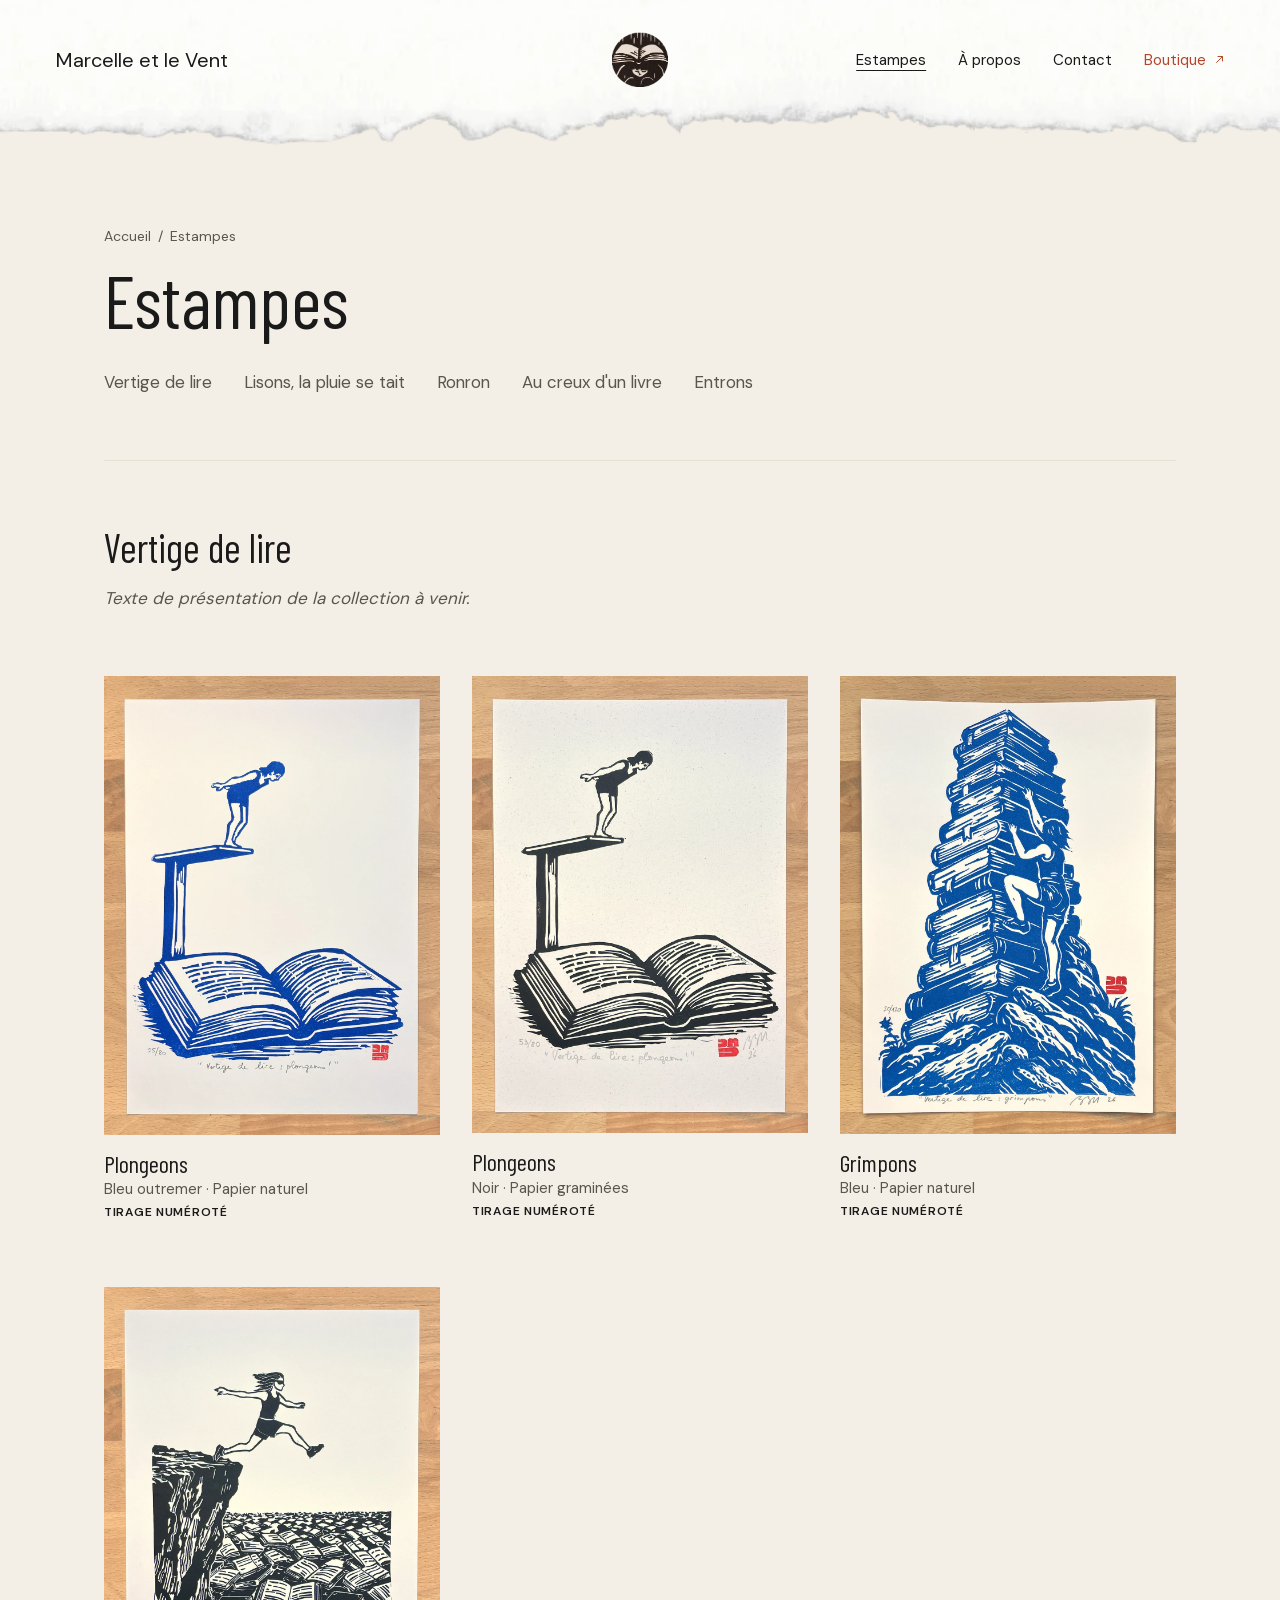
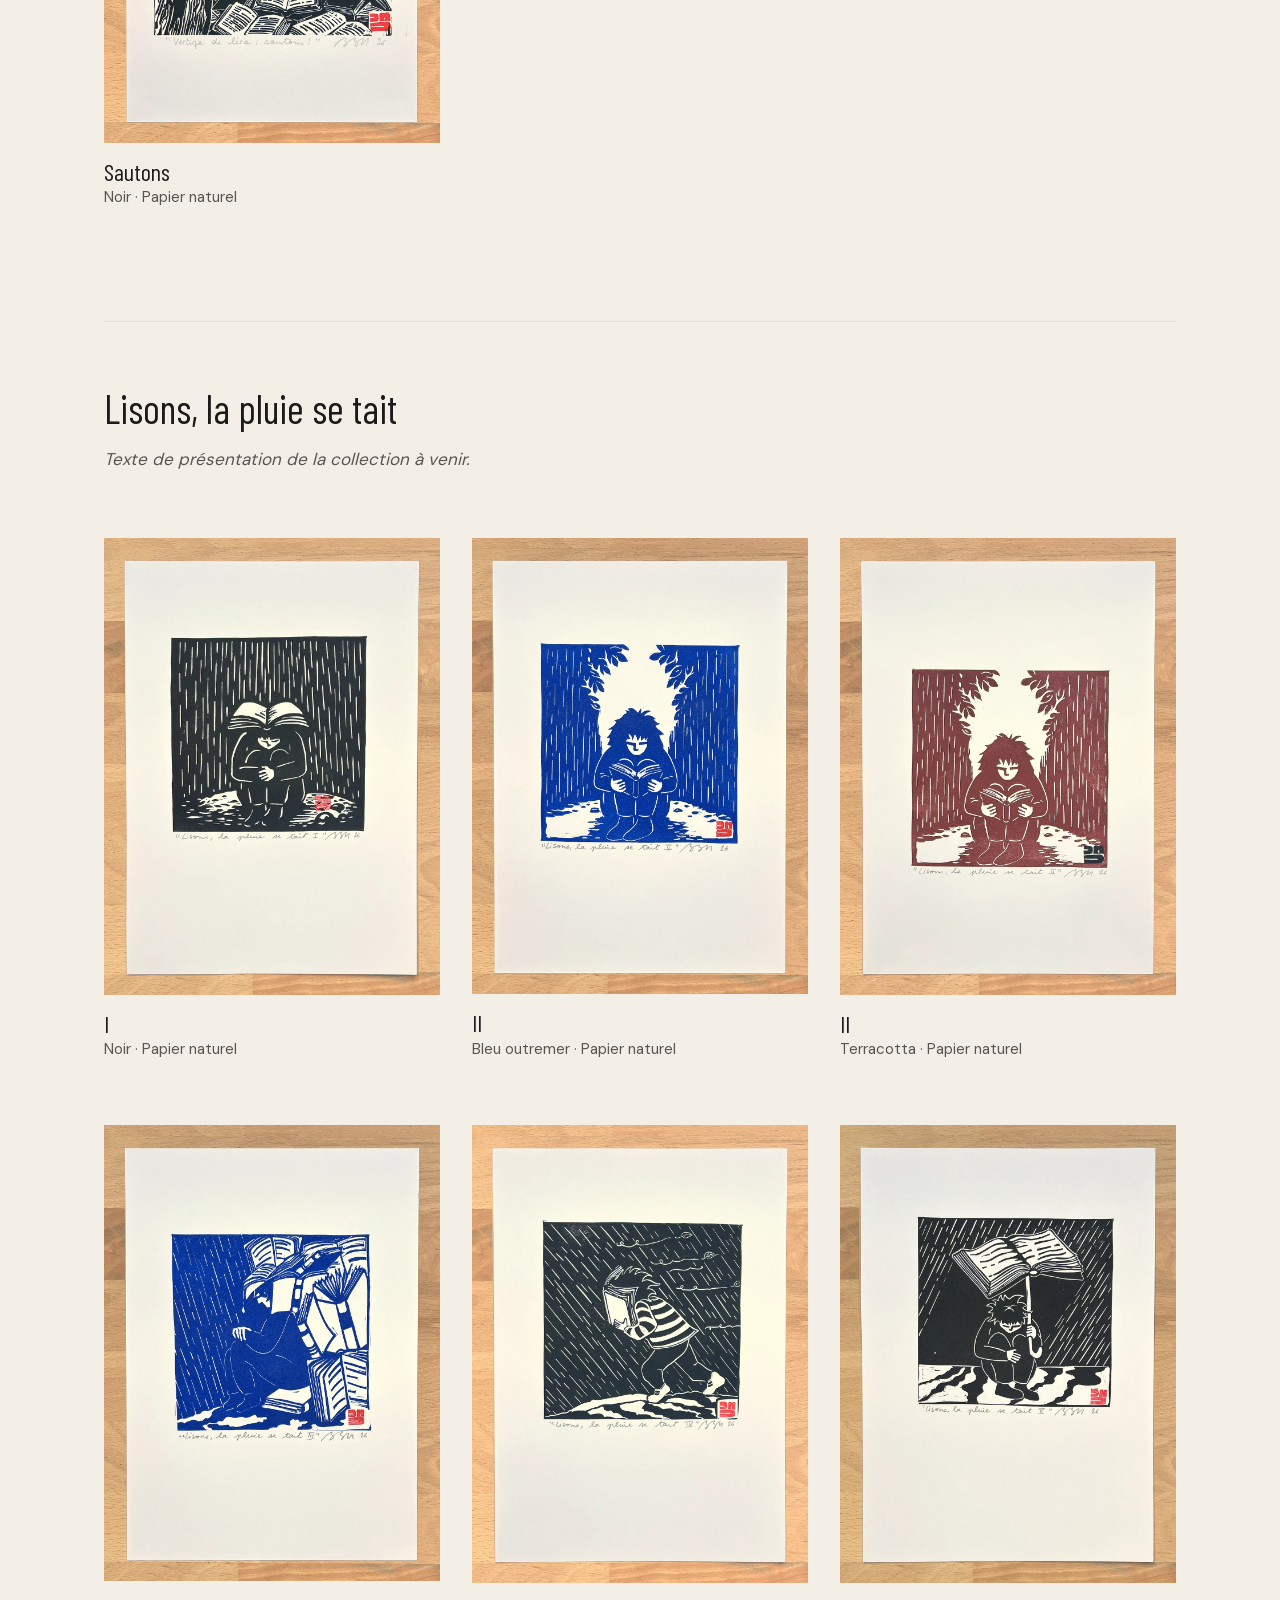
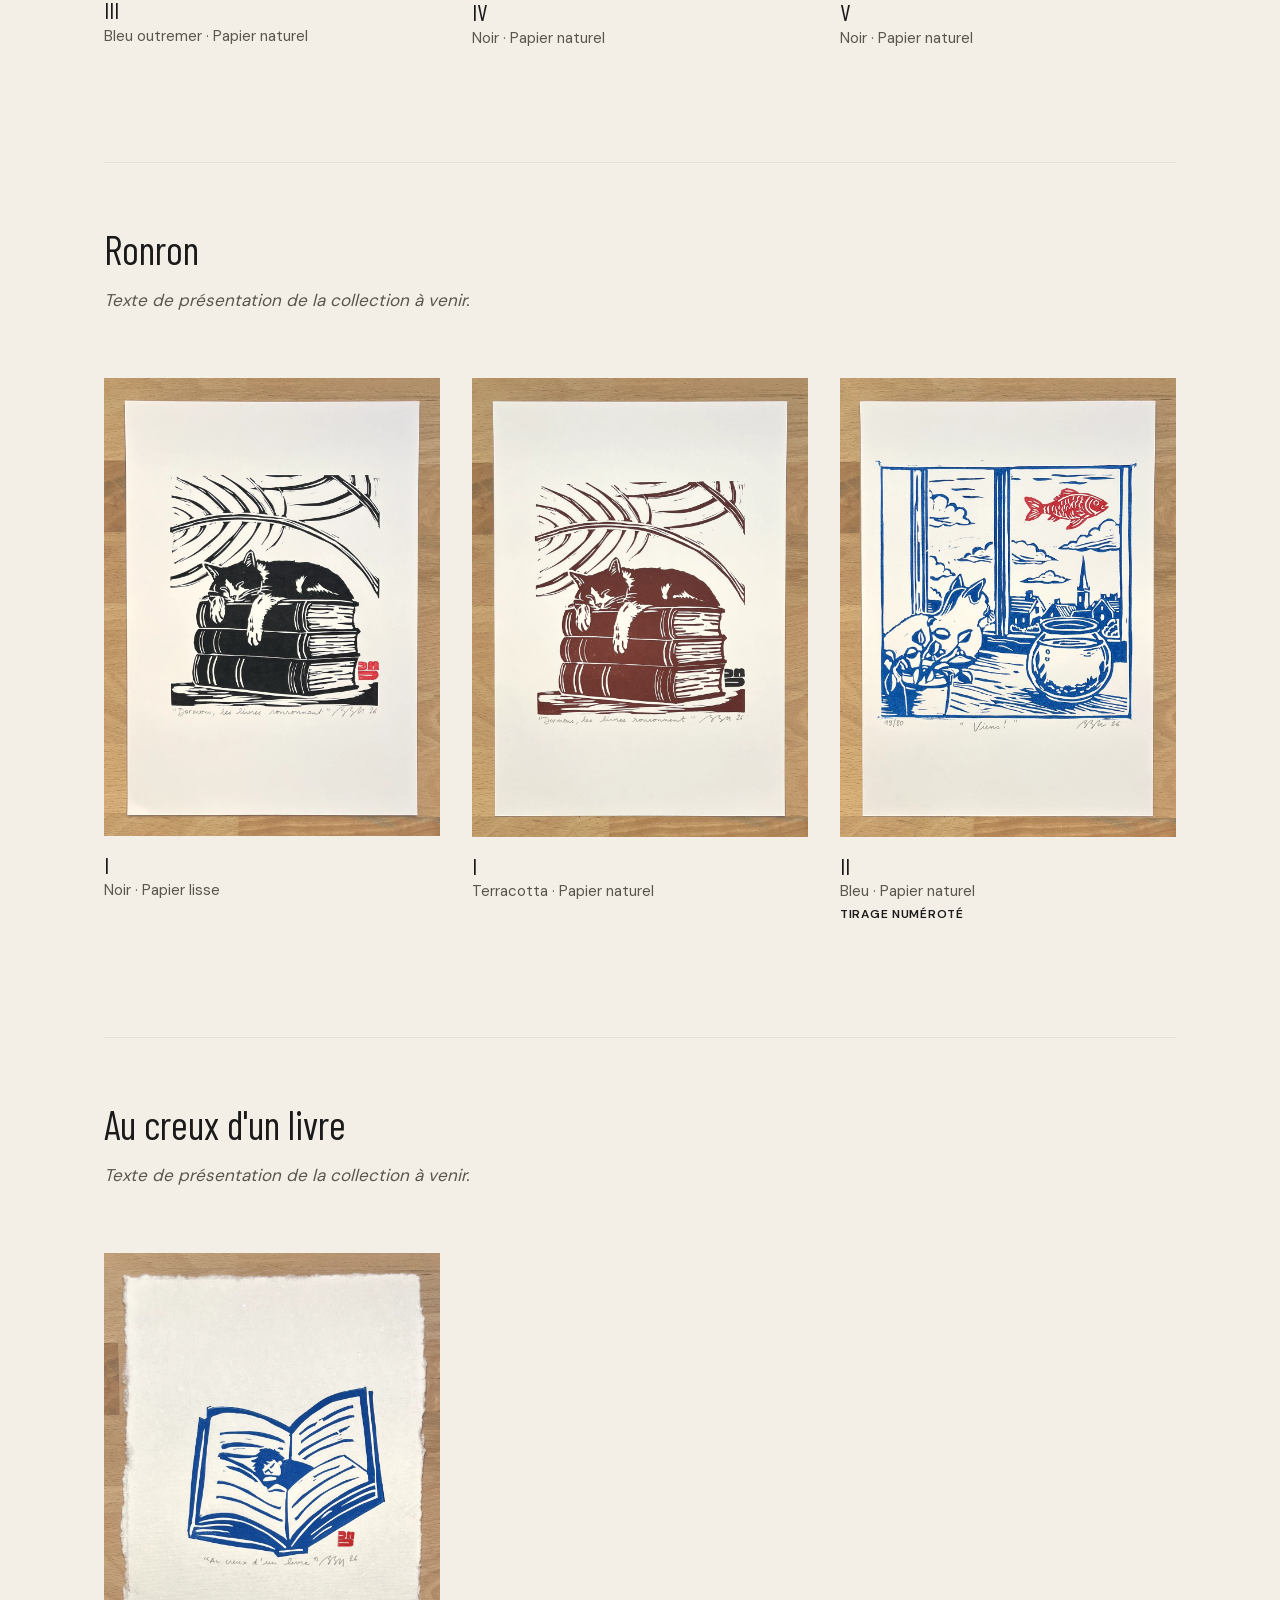
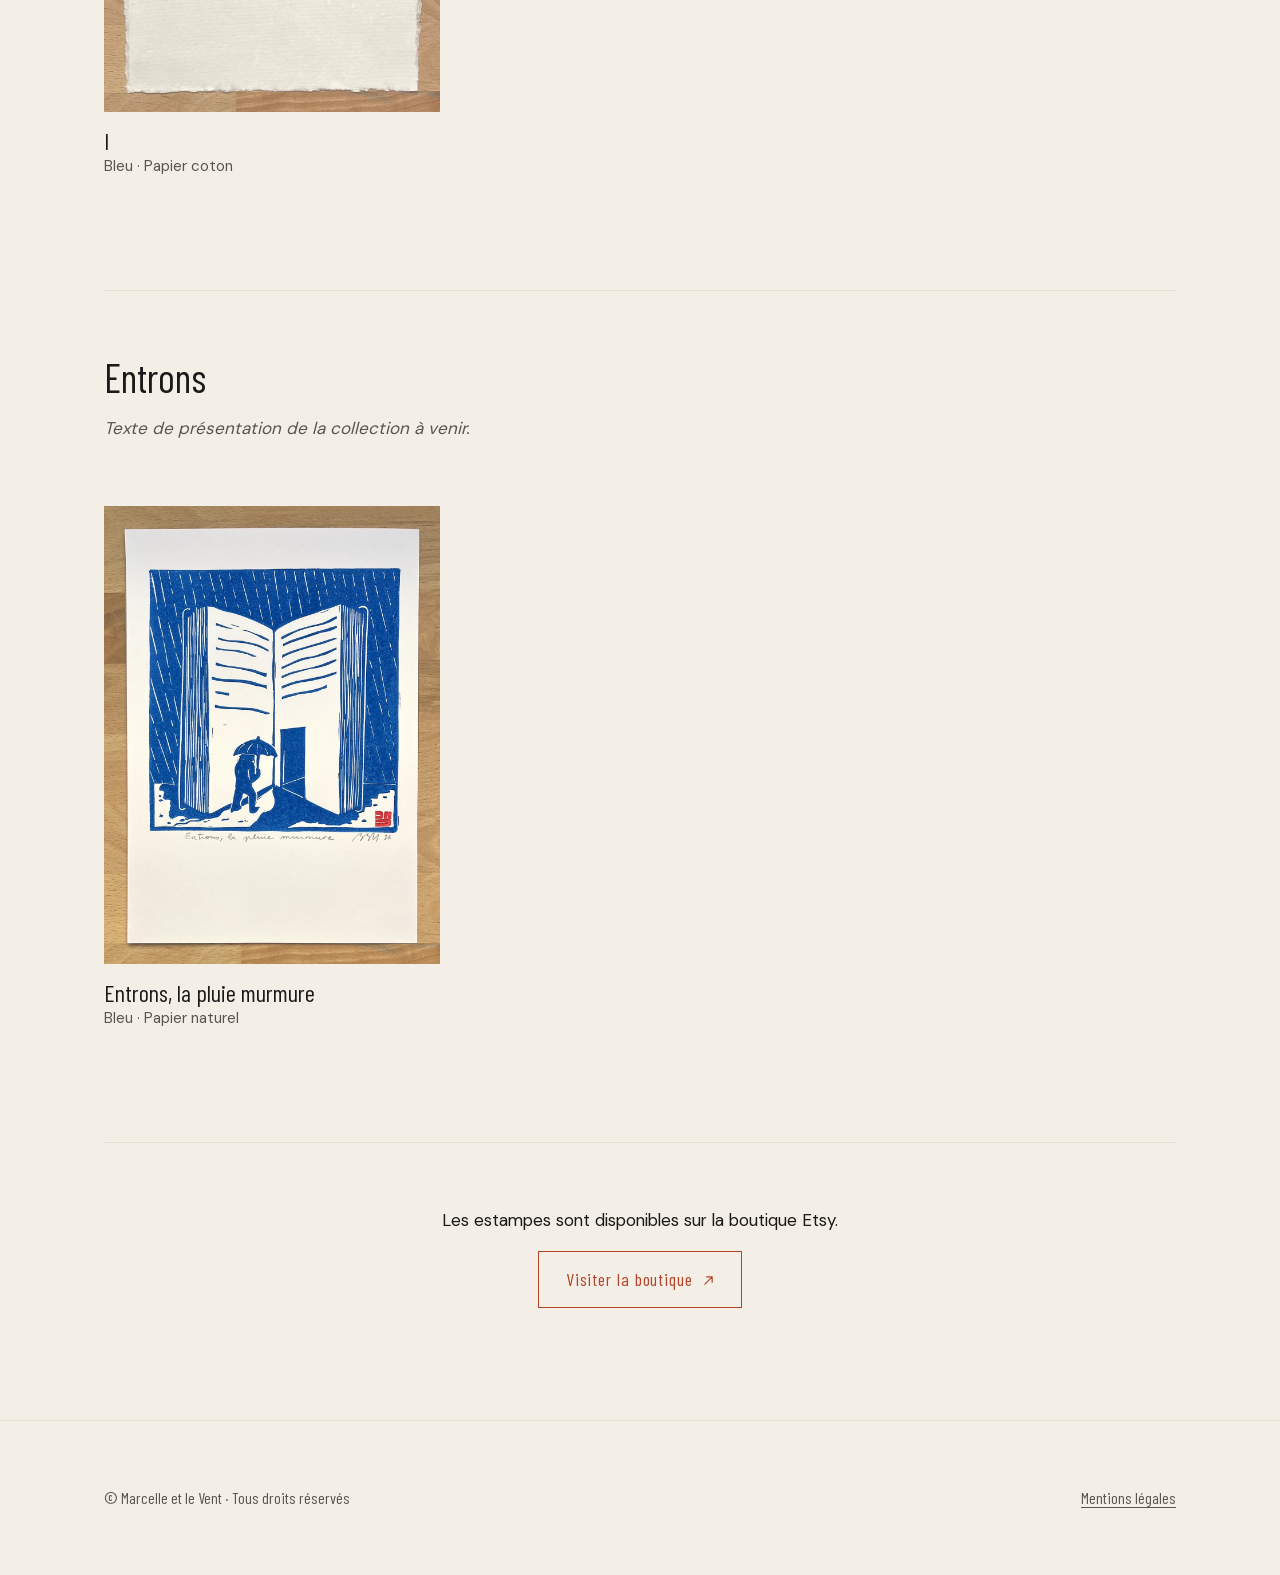
==== estampes.html @ 0ae99f5e "Ajouter la page Estampes, le carrousel et la visionneuse - Page estampes.html : estampes classées pa" ====
<!doctype html>
<html lang="fr">
<head>
  <meta charset="utf-8">
  <meta name="viewport" content="width=device-width, initial-scale=1">
  <!-- Le site n'existe qu'en clair : demande aux navigateurs de ne pas l'assombrir -->
  <meta name="color-scheme" content="only light">
  <title>Estampes - Marcelle et le Vent</title>
  <meta name="description" content="Les linogravures de Marcelle et le Vent, présentées par collection.">
  <link rel="icon" href="favicon.ico" sizes="48x48">
  <link rel="icon" href="images/logo/icone-192.png" type="image/png" sizes="192x192">
  <link rel="apple-touch-icon" href="images/logo/apple-touch-icon.png">
  <link rel="stylesheet" href="css/style.css">
</head>
<body>
  <a class="skip-link" href="#contenu">Aller au contenu</a>

  <header class="site-header">
    <div class="container site-header__inner">
      <a class="site-header__brand" href="index.html">Marcelle et le Vent</a>
      <a class="site-header__logo" href="index.html"><img src="images/logo/logo.webp" alt="Accueil" width="168" height="165"></a>
      <nav aria-label="Navigation principale">
        <ul class="site-nav">
          <li><a href="estampes.html" aria-current="page">Estampes</a></li>
          <li><a href="index.html#a-propos">À propos</a></li>
          <li><a href="index.html#contact">Contact</a></li>
          <li><a class="site-nav__shop" href="#">Boutique <span class="icon-external" aria-hidden="true"></span></a></li><!-- Etsy -->
        </ul>
      </nav>
    </div>
  </header>

  <main id="contenu" class="section section--page">
    <div class="container">
      <nav class="breadcrumb" aria-label="Fil d'Ariane">
        <ol>
          <li><a href="index.html">Accueil</a></li>
          <li aria-current="page">Estampes</li>
        </ol>
      </nav>
      <h1 class="page-title">Estampes</h1>

      <!-- Accès direct à chaque collection -->
      <nav class="collections-nav" aria-label="Collections">
        <ul>
          <li><a href="#vertige-de-lire">Vertige de lire</a></li>
          <li><a href="#lisons-la-pluie-se-tait">Lisons, la pluie se tait</a></li>
          <li><a href="#ronron">Ronron</a></li>
          <li><a href="#au-creux-dun-livre">Au creux d'un livre</a></li>
          <li><a href="#entrons">Entrons</a></li>
        </ul>
      </nav>

      <!--
        Une carte par version (encre / papier). Modèle d'une carte :
        <li class="print-card">
          <a class="print-card__zoom" href="images/gallery/NOM_retouche.webp" data-zoom>
            <img src="images/gallery/NOM_retouche.webp" width="1174" height="1600" loading="lazy" decoding="async"
                 alt="Linogravure « Titre », encre … sur papier ….">
          </a>
          <h3 class="print-card__title">Titre</h3>
          <p class="print-card__meta">Encre · Papier</p>
          <p class="print-card__note">Tirage numéroté</p>   (facultatif)
        </li>
      -->

      <section id="vertige-de-lire" class="collection" aria-labelledby="vertige-de-lire-titre">
        <h2 id="vertige-de-lire-titre">Vertige de lire</h2>
        <!-- TODO : texte de présentation de la collection -->
        <p class="collection__intro todo">Texte de présentation de la collection à venir.</p>
        <ul class="print-grid">
          <li class="print-card">
            <a class="print-card__zoom" href="images/gallery/Plongeons_VertigeDeLire_BleuOutreMer_PapierNaturel_retouche.webp" data-zoom>
              <img src="images/gallery/Plongeons_VertigeDeLire_BleuOutreMer_PapierNaturel_retouche.webp" width="1171" height="1600" loading="lazy" decoding="async"
                   alt="Linogravure « Plongeons », encre bleu outremer sur papier naturel.">
            </a>
            <h3 class="print-card__title">Plongeons</h3>
            <p class="print-card__meta">Bleu outremer · Papier naturel</p>
            <p class="print-card__note">Tirage numéroté</p>
          </li>
          <li class="print-card">
            <a class="print-card__zoom" href="images/gallery/Plongeons_VertigeDeLire_Noir_PapierGraminees_retouche.webp" data-zoom>
              <img src="images/gallery/Plongeons_VertigeDeLire_Noir_PapierGraminees_retouche.webp" width="1175" height="1600" loading="lazy" decoding="async"
                   alt="Linogravure « Plongeons », encre noire sur papier graminées.">
            </a>
            <h3 class="print-card__title">Plongeons</h3>
            <p class="print-card__meta">Noir · Papier graminées</p>
            <p class="print-card__note">Tirage numéroté</p>
          </li>
          <li class="print-card">
            <a class="print-card__zoom" href="images/gallery/Grimpons_VertigeDeLire_Bleu_PapierNaturel_retouche.webp" data-zoom>
              <img src="images/gallery/Grimpons_VertigeDeLire_Bleu_PapierNaturel_retouche.webp" width="1174" height="1600" loading="lazy" decoding="async"
                   alt="Linogravure « Grimpons », encre bleue sur papier naturel.">
            </a>
            <h3 class="print-card__title">Grimpons</h3>
            <p class="print-card__meta">Bleu · Papier naturel</p>
            <p class="print-card__note">Tirage numéroté</p>
          </li>
          <li class="print-card">
            <a class="print-card__zoom" href="images/gallery/Sautons_VertigeDeLire_Noir_PapierNaturel_retouche.webp" data-zoom>
              <img src="images/gallery/Sautons_VertigeDeLire_Noir_PapierNaturel_retouche.webp" width="1178" height="1600" loading="lazy" decoding="async"
                   alt="Linogravure « Sautons », encre noire sur papier naturel.">
            </a>
            <h3 class="print-card__title">Sautons</h3>
            <p class="print-card__meta">Noir · Papier naturel</p>
          </li>
        </ul>
      </section>

      <section id="lisons-la-pluie-se-tait" class="collection" aria-labelledby="lisons-titre">
        <h2 id="lisons-titre">Lisons, la pluie se tait</h2>
        <!-- TODO : texte de présentation de la collection -->
        <p class="collection__intro todo">Texte de présentation de la collection à venir.</p>
        <ul class="print-grid">
          <li class="print-card">
            <a class="print-card__zoom" href="images/gallery/I_LisonsLaPluieSeTait_Noir_PapierNaturel_retouche.webp" data-zoom>
              <img src="images/gallery/I_LisonsLaPluieSeTait_Noir_PapierNaturel_retouche.webp" width="1176" height="1600" loading="lazy" decoding="async"
                   alt="Linogravure « Lisons, la pluie se tait I », encre noire sur papier naturel.">
            </a>
            <h3 class="print-card__title">I</h3>
            <p class="print-card__meta">Noir · Papier naturel</p>
          </li>
          <li class="print-card">
            <a class="print-card__zoom" href="images/gallery/II_LisonsLaPluieSeTait_BleuOutreMer_PapierNaturel_retouche.webp" data-zoom>
              <img src="images/gallery/II_LisonsLaPluieSeTait_BleuOutreMer_PapierNaturel_retouche.webp" width="1177" height="1600" loading="lazy" decoding="async"
                   alt="Linogravure « Lisons, la pluie se tait II », encre bleu outremer sur papier naturel.">
            </a>
            <h3 class="print-card__title">II</h3>
            <p class="print-card__meta">Bleu outremer · Papier naturel</p>
          </li>
          <li class="print-card">
            <a class="print-card__zoom" href="images/gallery/II_LisonsLaPluieSeTait_TerraCotta_PapierNaturel_retouche.webp" data-zoom>
              <img src="images/gallery/II_LisonsLaPluieSeTait_TerraCotta_PapierNaturel_retouche.webp" width="1175" height="1600" loading="lazy" decoding="async"
                   alt="Linogravure « Lisons, la pluie se tait II », encre terracotta sur papier naturel.">
            </a>
            <h3 class="print-card__title">II</h3>
            <p class="print-card__meta">Terracotta · Papier naturel</p>
          </li>
          <li class="print-card">
            <a class="print-card__zoom" href="images/gallery/III_LisonsLaPluieSeTait_BleuOutreMer_PapierNaturel_retouche.webp" data-zoom>
              <img src="images/gallery/III_LisonsLaPluieSeTait_BleuOutreMer_PapierNaturel_retouche.webp" width="1179" height="1600" loading="lazy" decoding="async"
                   alt="Linogravure « Lisons, la pluie se tait III », encre bleu outremer sur papier naturel.">
            </a>
            <h3 class="print-card__title">III</h3>
            <p class="print-card__meta">Bleu outremer · Papier naturel</p>
          </li>
          <li class="print-card">
            <a class="print-card__zoom" href="images/gallery/IV_LisonsLaPluieSeTait_Noir_PapierNaturel_retouche.webp" data-zoom>
              <img src="images/gallery/IV_LisonsLaPluieSeTait_Noir_PapierNaturel_retouche.webp" width="1174" height="1600" loading="lazy" decoding="async"
                   alt="Linogravure « Lisons, la pluie se tait IV », encre noire sur papier naturel.">
            </a>
            <h3 class="print-card__title">IV</h3>
            <p class="print-card__meta">Noir · Papier naturel</p>
          </li>
          <li class="print-card">
            <a class="print-card__zoom" href="images/gallery/V_LisonsLaPluieSeTait_Noir_PapierNaturel_retouche.webp" data-zoom>
              <img src="images/gallery/V_LisonsLaPluieSeTait_Noir_PapierNaturel_retouche.webp" width="1174" height="1600" loading="lazy" decoding="async"
                   alt="Linogravure « Lisons, la pluie se tait V », encre noire sur papier naturel.">
            </a>
            <h3 class="print-card__title">V</h3>
            <p class="print-card__meta">Noir · Papier naturel</p>
          </li>
        </ul>
      </section>

      <section id="ronron" class="collection" aria-labelledby="ronron-titre">
        <h2 id="ronron-titre">Ronron</h2>
        <!-- TODO : texte de présentation de la collection -->
        <p class="collection__intro todo">Texte de présentation de la collection à venir.</p>
        <ul class="print-grid">
          <li class="print-card">
            <a class="print-card__zoom" href="images/gallery/I_Ronron_Noir_PapierLisse_retouche.webp" data-zoom>
              <img src="images/gallery/I_Ronron_Noir_PapierLisse_retouche.webp" width="1174" height="1600" loading="lazy" decoding="async"
                   alt="Linogravure « Ronron I », encre noire sur papier lisse.">
            </a>
            <h3 class="print-card__title">I</h3>
            <p class="print-card__meta">Noir · Papier lisse</p>
          </li>
          <li class="print-card">
            <a class="print-card__zoom" href="images/gallery/I_Ronron_TerraCotta_PapierNaturel_retouche.webp" data-zoom>
              <img src="images/gallery/I_Ronron_TerraCotta_PapierNaturel_retouche.webp" width="1172" height="1600" loading="lazy" decoding="async"
                   alt="Linogravure « Ronron I », encre terracotta sur papier naturel.">
            </a>
            <h3 class="print-card__title">I</h3>
            <p class="print-card__meta">Terracotta · Papier naturel</p>
          </li>
          <li class="print-card">
            <a class="print-card__zoom" href="images/gallery/II_Ronron_Bleu_PapierNaturel_retouche.webp" data-zoom>
              <img src="images/gallery/II_Ronron_Bleu_PapierNaturel_retouche.webp" width="1171" height="1600" loading="lazy" decoding="async"
                   alt="Linogravure « Ronron II », encre bleue sur papier naturel.">
            </a>
            <h3 class="print-card__title">II</h3>
            <p class="print-card__meta">Bleu · Papier naturel</p>
            <p class="print-card__note">Tirage numéroté</p>
          </li>
        </ul>
      </section>

      <section id="au-creux-dun-livre" class="collection" aria-labelledby="au-creux-titre">
        <h2 id="au-creux-titre">Au creux d'un livre</h2>
        <!-- TODO : texte de présentation de la collection -->
        <p class="collection__intro todo">Texte de présentation de la collection à venir.</p>
        <ul class="print-grid">
          <li class="print-card">
            <a class="print-card__zoom" href="images/gallery/I_AuCreuxDunLivre_Bleu_Coton_retouche.webp" data-zoom>
              <img src="images/gallery/I_AuCreuxDunLivre_Bleu_Coton_retouche.webp" width="1172" height="1600" loading="lazy" decoding="async"
                   alt="Linogravure « Au creux d'un livre I », encre bleue sur papier coton.">
            </a>
            <h3 class="print-card__title">I</h3>
            <p class="print-card__meta">Bleu · Papier coton</p>
          </li>
        </ul>
      </section>

      <section id="entrons" class="collection" aria-labelledby="entrons-titre">
        <h2 id="entrons-titre">Entrons</h2>
        <!-- TODO : texte de présentation de la collection -->
        <p class="collection__intro todo">Texte de présentation de la collection à venir.</p>
        <ul class="print-grid">
          <li class="print-card">
            <a class="print-card__zoom" href="images/gallery/EntronsLaPluieMurmure_Entrons_Bleu_PapierNaturel_retouche.webp" data-zoom>
              <img src="images/gallery/EntronsLaPluieMurmure_Entrons_Bleu_PapierNaturel_retouche.webp" width="1174" height="1600" loading="lazy" decoding="async"
                   alt="Linogravure « Entrons, la pluie murmure », encre bleue sur papier naturel.">
            </a>
            <h3 class="print-card__title">Entrons, la pluie murmure</h3>
            <p class="print-card__meta">Bleu · Papier naturel</p>
          </li>
        </ul>
      </section>

      <!-- Vers la boutique -->
      <aside class="shop-cta">
        <p>Les estampes sont disponibles sur la boutique Etsy.</p>
        <a class="button" href="#">Visiter la boutique <span class="icon-external" aria-hidden="true"></span></a><!-- Etsy -->
      </aside>
    </div>
  </main>

  <footer class="site-footer">
    <div class="container site-footer__inner">
      <p>© Marcelle et le Vent · Tous droits réservés</p>
      <p><a href="mentions-legales.html">Mentions légales</a></p>
    </div>
  </footer>
  <script src="js/lightbox.js" defer></script>
</body>
</html>
---- css/style.css ----
/* ==========================================================================
   Marcelle et le Vent — feuille de style
   0. Polices
   1. Variables (couleurs, typographie, espacements)
   2. Base
   3. Mise en page
   4. En-tête et pied de page
   5. Sections
   6. Composants
   7. Utilitaires temporaires
   ========================================================================== */


/* 0. Polices
   Hébergées dans le site (dossier fonts/, licence OFL) : aucune connexion
   à un service externe.
   -------------------------------------------------------------------------- */
@font-face {
  font-family: "Barlow Condensed";
  font-style: normal;
  font-weight: 400;
  font-display: swap;
  src: url("../fonts/barlow-condensed-400.woff2") format("woff2");
}

/* Police variable : un seul fichier pour toutes les graisses */
@font-face {
  font-family: "DM Sans";
  font-style: normal;
  font-weight: 100 1000;
  font-display: swap;
  src: url("../fonts/dm-sans-variable.woff2") format("woff2");
}


/* 1. Variables
   -------------------------------------------------------------------------- */
:root {
  /* Couleurs — papier, encre, et deux couleurs d'impression */
  --color-paper: #f4efe6;
  --color-paper-dark: #e8e0d2;
  --color-ink: #1a1a1a;
  --color-ink-soft: #5a554d;
  --color-blue: #2a4fa8;  /* survol des liens, focus clavier */
  --color-red: #b5442a;   /* rouge ocre : boutons et liens vers Etsy */

  /* Typographie
     --font-text : texte courant, header (DM Sans)
     --font-sans : titres, légendes, boutons (Barlow Condensed) */
  --font-text: "DM Sans", system-ui, sans-serif;
  --font-sans: "Barlow Condensed", "Arial Narrow", sans-serif;

  --text-base: 1.0625rem;
  --text-small: 1rem;
  --text-h2: clamp(1.75rem, 1.4rem + 1.5vw, 2.5rem);
  --text-h1: clamp(3.75rem, 2rem + 6vw, 7.5rem);
  --line-height: 1.6;

  /* Espacements */
  --space-xs: 0.5rem;
  --space-s: 1rem;
  --space-m: 2rem;
  --space-l: 4rem;
  --space-xl: clamp(4rem, 3rem + 5vw, 8rem);

  /* Largeurs */
  --width-page: 72rem;
  --width-text: 38rem;
  --gutter: clamp(1rem, 0.5rem + 2.5vw, 2.5rem);

  /* Place disponible de chaque côté de la colonne de contenu (0 sur les
     écrans étroits) : sert à décaler le nom et le menu du header vers les bords. */
  --side-space: max(0px, (100vw - var(--width-page) - 2rem) / 2);
}


/* 2. Base
   -------------------------------------------------------------------------- */
*,
*::before,
*::after {
  box-sizing: border-box;
}

html {
  color-scheme: only light; /* pas d'assombrissement automatique en mode sombre */
  scroll-behavior: smooth;
}

body {
  margin: 0;
  background: var(--color-paper);
  color: var(--color-ink);
  font-family: var(--font-text);
  font-size: var(--text-base);
  line-height: var(--line-height);
  -webkit-font-smoothing: antialiased;
}

h1,
h2,
h3 {
  margin: 0 0 var(--space-m);
  font-family: var(--font-sans);
  font-weight: 400;
  line-height: 1.1;
}

h2 {
  font-size: var(--text-h2);
}

p {
  margin: 0 0 var(--space-s);
}

img {
  display: block;
  max-width: 100%;
  height: auto;
}

a {
  color: inherit;
  text-decoration-thickness: 1px;
  text-underline-offset: 0.2em;
}

a:hover {
  color: var(--color-blue);
}

:focus-visible {
  outline: 2px solid var(--color-blue);
  outline-offset: 3px;
}

@media (prefers-reduced-motion: reduce) {
  html {
    scroll-behavior: auto;
  }
}


/* Petite flèche « lien externe » (Boutique, Etsy, Vinted, Instagram).
   Dessinée en SVG plutôt que le caractère ↗, que l'iPhone affiche en emoji.
   Elle prend la couleur du texte. */
.icon-external {
  display: inline-block;
  width: 0.62em;
  height: 0.62em;
  margin-left: 0.3em;
  background-color: currentColor;
  -webkit-mask: url("data:image/svg+xml,%3Csvg xmlns='http://www.w3.org/2000/svg' viewBox='0 0 12 12' fill='none' stroke='black' stroke-width='1.3' stroke-linecap='round' stroke-linejoin='round'%3E%3Cpath d='M2 10 10 2M4 2h6v6'/%3E%3C/svg%3E") center / contain no-repeat;
  mask: url("data:image/svg+xml,%3Csvg xmlns='http://www.w3.org/2000/svg' viewBox='0 0 12 12' fill='none' stroke='black' stroke-width='1.3' stroke-linecap='round' stroke-linejoin='round'%3E%3Cpath d='M2 10 10 2M4 2h6v6'/%3E%3C/svg%3E") center / contain no-repeat;
}


/* 3. Mise en page
   -------------------------------------------------------------------------- */
.container {
  width: 100%;
  max-width: var(--width-page);
  margin-inline: auto;
  padding-inline: var(--gutter);
}

.section {
  padding-block: var(--space-xl);
}

/* Pages secondaires (Estampes, Mentions légales) : contenu plus proche du header */
.section--page {
  padding-top: clamp(2rem, 1.5rem + 2vw, 3.25rem);
}

/* Fil d'Ariane des pages secondaires : « Accueil / Estampes » */
.breadcrumb ol {
  display: flex;
  flex-wrap: wrap;
  margin: 0 0 var(--space-s);
  padding: 0;
  list-style: none;
  font-size: 0.875rem;
  color: var(--color-ink-soft);
}

.breadcrumb li + li::before {
  content: "/";
  margin: 0 0.5em;
}

.breadcrumb a {
  text-decoration: none;
}

.breadcrumb a:hover {
  text-decoration: underline;
}


/* 4. En-tête et pied de page
   -------------------------------------------------------------------------- */
.skip-link {
  position: absolute;
  top: -100%;
  left: var(--space-s);
  padding: var(--space-xs) var(--space-s);
  background: var(--color-ink);
  color: var(--color-paper);
}

.skip-link:focus {
  top: var(--space-s);
}

/* Fond : scan de papier coton, bord frangé en bas.
   L'image (1718 × 335 px) est affichée agrandie 1,5 fois et alignée en bas,
   pour que le bord frangé forme toujours la limite du header. */
.site-header {
  padding-bottom: 3.5rem; /* espace entre le contenu et le bord frangé */
  background: url("../images/display/papier-bord.webp") center bottom / 2577px auto repeat-x;
}

/* Nom à gauche, logo au centre, menu à droite */
.site-header__inner {
  display: grid;
  grid-template-columns: 1fr auto 1fr;
  align-items: center;
  gap: var(--space-m);
  padding-block: var(--space-m);
}

/* Nom et menu décalés vers les bords de l'écran, au-delà de la colonne de
   contenu : jusqu'à 8rem sur grand écran, moins (voire rien) s'il manque de place. */
.site-header__brand {
  justify-self: start;
  margin-left: calc(-1 * min(var(--side-space), 8rem));
  font-size: 1.25rem;
  text-decoration: none;
}

/* Logo : lien vers l'accueil, sur toutes les pages */
.site-header__logo {
  display: block;
  width: 3.5rem;
}

.site-header__logo img {
  width: 100%;
}

.site-header nav {
  justify-self: end;
  margin-right: calc(-1 * min(var(--side-space), 10rem));
}

.site-nav {
  display: flex;
  flex-wrap: wrap;
  gap: var(--space-xs) var(--space-m);
  margin: 0;
  padding: 0;
  list-style: none;
  font-size: 0.9375rem;
}

.site-nav a {
  text-decoration: none;
}

/* Page en cours (ex. « Estampes » sur la page Estampes) : soulignée */
.site-nav a[aria-current="page"] {
  text-decoration: underline;
  text-decoration-thickness: 1px;
  text-underline-offset: 0.35em;
}

.site-nav__shop {
  color: var(--color-red);
}

/* Sur petit écran : logo puis menu, centrés. Le nom est masqué car le grand
   titre « Marcelle et le Vent » apparaît juste en dessous. */
@media (max-width: 48rem) {
  .site-header__inner {
    grid-template-columns: minmax(0, 1fr);
    justify-items: center;
    gap: var(--space-s);
  }

  .site-header__brand {
    display: none;
  }

  .site-header__logo {
    order: -1;
  }

  .site-header nav {
    justify-self: center;
  }

  .site-nav {
    justify-content: center;
    column-gap: 1.25rem;
  }
}

.site-footer {
  padding-block: var(--space-l);
  border-top: 1px solid var(--color-paper-dark);
  font-family: var(--font-sans);
  font-size: var(--text-small);
  color: var(--color-ink-soft);
}

/* Copyright à gauche, lien « Mentions légales » à droite */
.site-footer__inner {
  display: flex;
  flex-wrap: wrap;
  justify-content: space-between;
  gap: var(--space-xs) var(--space-m);
}

.site-footer p {
  margin: 0;
}


/* 5. Sections
   -------------------------------------------------------------------------- */

/* Accueil : texte à gauche, gravure à droite (empilés sur mobile).
   Peu d'espace en haut, et une gravure limitée en hauteur, pour que
   tout l'accueil tienne dans le premier écran. */
.hero {
  padding-block: var(--space-m) var(--space-l);
}

.hero__inner {
  display: grid;
  grid-template-columns: 1fr 1fr;
  align-items: center;
  gap: var(--space-l);
}

/* Titre sur deux lignes : « Marcelle » / « et le Vent » */
.hero__title {
  font-size: var(--text-h1);
  line-height: 0.95;
}

.hero__title-line {
  display: block;
}

.hero__lead {
  max-width: var(--width-text);
  margin-bottom: var(--space-m);
  font-size: 1.25rem;
  color: var(--color-ink-soft);
}

.hero__image {
  justify-self: center;
  width: auto;
  /* hauteur de l'écran moins header et marges, sans descendre sous 24rem */
  max-height: max(24rem, calc(100vh - 14rem));
  max-height: max(24rem, calc(100svh - 14rem));
}

@media (max-width: 48rem) {
  .hero__inner {
    grid-template-columns: minmax(0, 1fr);
  }
}

/* À propos : photo à gauche, texte à droite (photo au-dessus sur mobile) */
.about {
  display: grid;
  grid-template-columns: 1fr 1.3fr;
  align-items: start;
  gap: var(--space-l);
}

.about__photo {
  width: 100%;
  aspect-ratio: 4 / 5;
  object-fit: cover;
}

.about__text {
  max-width: var(--width-text);
  padding-left: var(--space-l); /* éloigne le texte de la photo */
}

.about__text strong {
  font-weight: 600;
}

@media (max-width: 48rem) {
  .about {
    grid-template-columns: minmax(0, 1fr);
    gap: var(--space-m);
  }

  .about__text {
    padding-left: 0;
  }
}

/* Page Estampes : liens vers les collections, puis une grille par collection */
.page-title {
  font-size: clamp(2.75rem, 2rem + 3.25vw, 5rem);
  line-height: 1;
}

.collections-nav ul {
  display: flex;
  flex-wrap: wrap;
  gap: var(--space-xs) var(--space-m);
  margin: 0 0 var(--space-l);
  padding: 0;
  list-style: none;
}

.collections-nav a {
  color: var(--color-ink-soft);
  text-decoration: none;
}

.collections-nav a:hover {
  color: var(--color-blue);
}

.collection {
  padding-top: var(--space-l);
  border-top: 1px solid var(--color-paper-dark);
  scroll-margin-top: var(--space-m); /* le titre ne colle pas au bord après un clic */
}

.collection + .collection {
  margin-top: var(--space-xl);
}

.collection h2 {
  margin-bottom: var(--space-s);
}

.collection__intro {
  max-width: var(--width-text);
  margin-bottom: var(--space-l);
  color: var(--color-ink-soft);
}

.print-grid {
  display: grid;
  grid-template-columns: repeat(auto-fill, minmax(min(100%, 16rem), 1fr));
  gap: var(--space-l) var(--space-m);
  margin: 0;
  padding: 0;
  list-style: none;
}

/* Cartes d'estampes (page Estampes et carrousel de l'accueil) */
.print-card img {
  width: 100%;
  margin-bottom: var(--space-s);
}

/* Page Estampes : l'image s'ouvre en grand dans la visionneuse */
.print-card__zoom {
  display: block;
  cursor: zoom-in;
}

.print-card__zoom img {
  transition: opacity 0.2s;
}

.print-card__zoom:hover img {
  opacity: 0.88;
}

/* Collection en surtitre, au-dessus du titre (carrousel de l'accueil) */
.print-card__collection {
  margin: 0 0 0.125rem;
  font-size: 0.6875rem;
  font-weight: 600;
  letter-spacing: 0.14em;
  text-transform: uppercase;
}

.print-card__title {
  margin: 0;
  font-size: 1.5rem;
}

.print-card__meta {
  margin: 0;
  font-size: 0.9375rem;
  color: var(--color-ink-soft);
}

/* Mention facultative, ex. « Tirage numéroté » : en gras, juste sous l'encre et le papier */
.print-card__note {
  margin: 0.125rem 0 0;
  font-size: 0.75rem;
  font-weight: 600;
  letter-spacing: 0.06em;
  text-transform: uppercase;
}

/* Sur mobile : deux estampes par ligne */
@media (max-width: 34rem) {
  .print-grid {
    grid-template-columns: repeat(2, minmax(0, 1fr));
    gap: var(--space-m) var(--space-s);
  }

  .print-card__title {
    font-size: 1.25rem;
  }

  .print-card__meta {
    font-size: 0.8125rem;
  }
}

.shop-cta {
  margin-top: var(--space-xl);
  padding-top: var(--space-l);
  border-top: 1px solid var(--color-paper-dark);
  text-align: center;
}

/* Page Mentions légales : une colonne de texte */
.legal {
  max-width: calc(var(--width-text) + 2 * var(--gutter));
}

.legal h1 {
  font-size: var(--text-h2);
}

.legal h2 {
  margin: var(--space-l) 0 var(--space-s);
  font-size: 1.5rem;
}

/* Contact : phrase d'introduction, puis une colonne par lien (empilées sur mobile) */
.contact__intro {
  max-width: var(--width-text);
  margin-bottom: var(--space-l);
  color: var(--color-ink-soft);
}


/* 6. Composants
   -------------------------------------------------------------------------- */

/* Titre de section avec, à droite, les flèches du carrousel */
.section-head {
  display: flex;
  align-items: baseline;
  justify-content: space-between;
  gap: var(--space-m);
  margin-bottom: var(--space-m);
}

.section-head h2 {
  margin: 0;
}

/* Carrousel : une rangée qui défile horizontalement, cartes « aimantées ».
   3 cartes visibles sur ordinateur, 2 sur tablette, 1 et un bout sur mobile. */
.carousel {
  --visible: 3;
  display: grid;
  grid-auto-flow: column;
  grid-auto-columns: calc((100% - (var(--visible) - 1) * var(--space-m)) / var(--visible));
  gap: var(--space-m);
  margin: 0;
  padding: 0 0 var(--space-s);
  list-style: none;
  overflow-x: auto;
  scroll-snap-type: x mandatory;
  overscroll-behavior-x: contain;
}

.carousel > li {
  scroll-snap-align: start;
}

/* Avec les flèches (script chargé), la barre de défilement est masquée */
.carousel--enhanced {
  scrollbar-width: none;
}

.carousel--enhanced::-webkit-scrollbar {
  display: none;
}

@media (max-width: 60rem) {
  .carousel {
    --visible: 2;
  }
}

@media (max-width: 34rem) {
  .carousel {
    grid-auto-columns: 78%;
    gap: var(--space-s);
  }
}

.carousel__controls {
  display: flex;
  gap: var(--space-xs);
}

.carousel__controls[hidden] {
  display: none;
}

.carousel__button {
  width: 2.75rem;
  height: 2.75rem;
  border: 1px solid var(--color-ink);
  border-radius: 50%;
  background: transparent;
  color: var(--color-ink);
  font: inherit;
  font-size: 1.125rem;
  line-height: 1;
  cursor: pointer;
}

.carousel__button:hover:not(:disabled) {
  background: var(--color-ink);
  color: var(--color-paper);
}

.carousel__button:disabled {
  opacity: 0.25;
  cursor: default;
}

/* Visionneuse (page Estampes) : estampe en grand, plein écran, sur un voile
   couleur papier qui laisse deviner la page floutée derrière */
.lightbox {
  width: 100%;
  max-width: none;
  height: 100%;
  max-height: none;
  margin: 0;
  padding: 0;
  border: 0;
  background: transparent;
  color: var(--color-ink);
}

.lightbox[open] {
  display: grid;
  grid-template-columns: 4rem minmax(0, 1fr) 4rem;
  grid-template-rows: minmax(0, 1fr); /* l'image est contenue dans la hauteur de l'écran */
  align-items: center;
}

.lightbox:focus {
  outline: none;
}

.lightbox::backdrop {
  background: rgb(244 239 230 / 0.6); /* --color-paper, transparent : on reconnaît la page */
  -webkit-backdrop-filter: blur(8px);
  backdrop-filter: blur(8px);
}

/* La page derrière ne défile pas pendant que la visionneuse est ouverte */
html:has(.lightbox[open]) {
  overflow: hidden;
}

.lightbox__figure {
  display: flex;
  flex-direction: column;
  align-items: center;
  justify-content: center;
  height: 100%;
  margin: 0;
  padding: var(--space-m) 0;
}

.lightbox__image {
  width: auto;
  max-width: 100%;
  max-height: calc(100% - 8.5rem); /* place pour la légende */
  object-fit: contain;
  box-shadow: 0 0.25rem 1.5rem rgb(26 26 26 / 0.12); /* détache l'estampe du fond flouté */
}

/* Légende : collection en surtitre, titre, puis les détails en gris */
.lightbox__caption {
  margin-top: var(--space-m);
  text-align: center;
}

.lightbox__collection {
  margin: 0 0 0.125rem;
  font-size: 0.75rem;
  font-weight: 600;
  letter-spacing: 0.14em;
  text-transform: uppercase;
}

.lightbox__title {
  margin: 0 0 0.25rem;
  font-family: var(--font-sans);
  font-size: 1.75rem;
  line-height: 1.1;
}

.lightbox__meta {
  margin: 0;
  font-size: 0.9375rem;
  color: var(--color-ink-soft);
}

.lightbox__note {
  margin: 0.125rem 0 0;
  font-size: 0.75rem;
  font-weight: 600;
  letter-spacing: 0.06em;
  text-transform: uppercase;
}

/* Lien « Voir la collection » (visionneuse ouverte depuis le carrousel) */
.lightbox__more {
  display: inline-block;
  margin-top: var(--space-s);
  font-size: 0.9375rem;
  text-decoration: underline;
  text-underline-offset: 0.25em;
}

.lightbox__more[hidden] {
  display: none;
}

.lightbox__close,
.lightbox__nav {
  width: 2.75rem;
  height: 2.75rem;
  border: 1px solid var(--color-ink);
  border-radius: 50%;
  background: var(--color-paper);
  color: var(--color-ink);
  font: inherit;
  font-size: 1.125rem;
  line-height: 1;
  cursor: pointer;
  justify-self: center;
}

.lightbox__close {
  position: absolute;
  top: var(--space-s);
  right: var(--space-s);
  font-size: 1.5rem;
}

.lightbox__close:hover,
.lightbox__nav:hover {
  background: var(--color-ink);
  color: var(--color-paper);
}

/* Sur mobile : image sur toute la largeur, flèches en bas de l'écran */
@media (max-width: 34rem) {
  .lightbox[open] {
    grid-template-columns: 1fr 1fr;
    grid-template-rows: minmax(0, 1fr) auto;
  }

  .lightbox__figure {
    grid-column: 1 / -1;
    grid-row: 1;
    padding: var(--space-l) var(--space-s) 0;
  }

  .lightbox__nav {
    grid-row: 2;
    margin-bottom: var(--space-m);
  }

  .lightbox__nav--prev {
    grid-column: 1;
  }

  .lightbox__nav--next {
    grid-column: 2;
  }
}

.gallery__more {
  margin-top: var(--space-l);
  text-align: center;
}

/* Bouton (vers Etsy) */
.button {
  display: inline-block;
  padding: 0.75em 1.5em;
  border: 1px solid var(--color-red);
  color: var(--color-red);
  font-family: var(--font-sans);
  font-size: 1.125rem;
  letter-spacing: 0.05em;
  text-decoration: none;
}

.button:hover {
  background: var(--color-red);
  color: var(--color-paper);
}

/* Liste de contacts */
.contact-list {
  display: grid;
  grid-template-columns: repeat(auto-fit, minmax(min(100%, 14rem), 1fr));
  gap: var(--space-m);
  margin: 0;
  padding: 0;
  list-style: none;
}

.contact-list li {
  padding-top: var(--space-s);
  border-top: 1px solid var(--color-ink);
}

.contact-list__label {
  display: block;
  margin-bottom: var(--space-xs);
  font-family: var(--font-sans);
  font-size: var(--text-small);
  color: var(--color-ink-soft);
}

.contact-list a {
  font-family: var(--font-sans);
  font-size: 1.5rem;
  text-decoration: none;
  overflow-wrap: anywhere; /* l'adresse e-mail ne déborde pas sur mobile */
}

.contact-list .contact-list__shop {
  border-color: var(--color-red);
}

.contact-list .contact-list__shop a {
  color: var(--color-red);
}


/* 7. Utilitaires temporaires (à supprimer quand le contenu réel est en place)
   -------------------------------------------------------------------------- */
.placeholder {
  aspect-ratio: 4 / 5;
  background: var(--color-paper-dark);
}

.todo {
  font-style: italic;
}
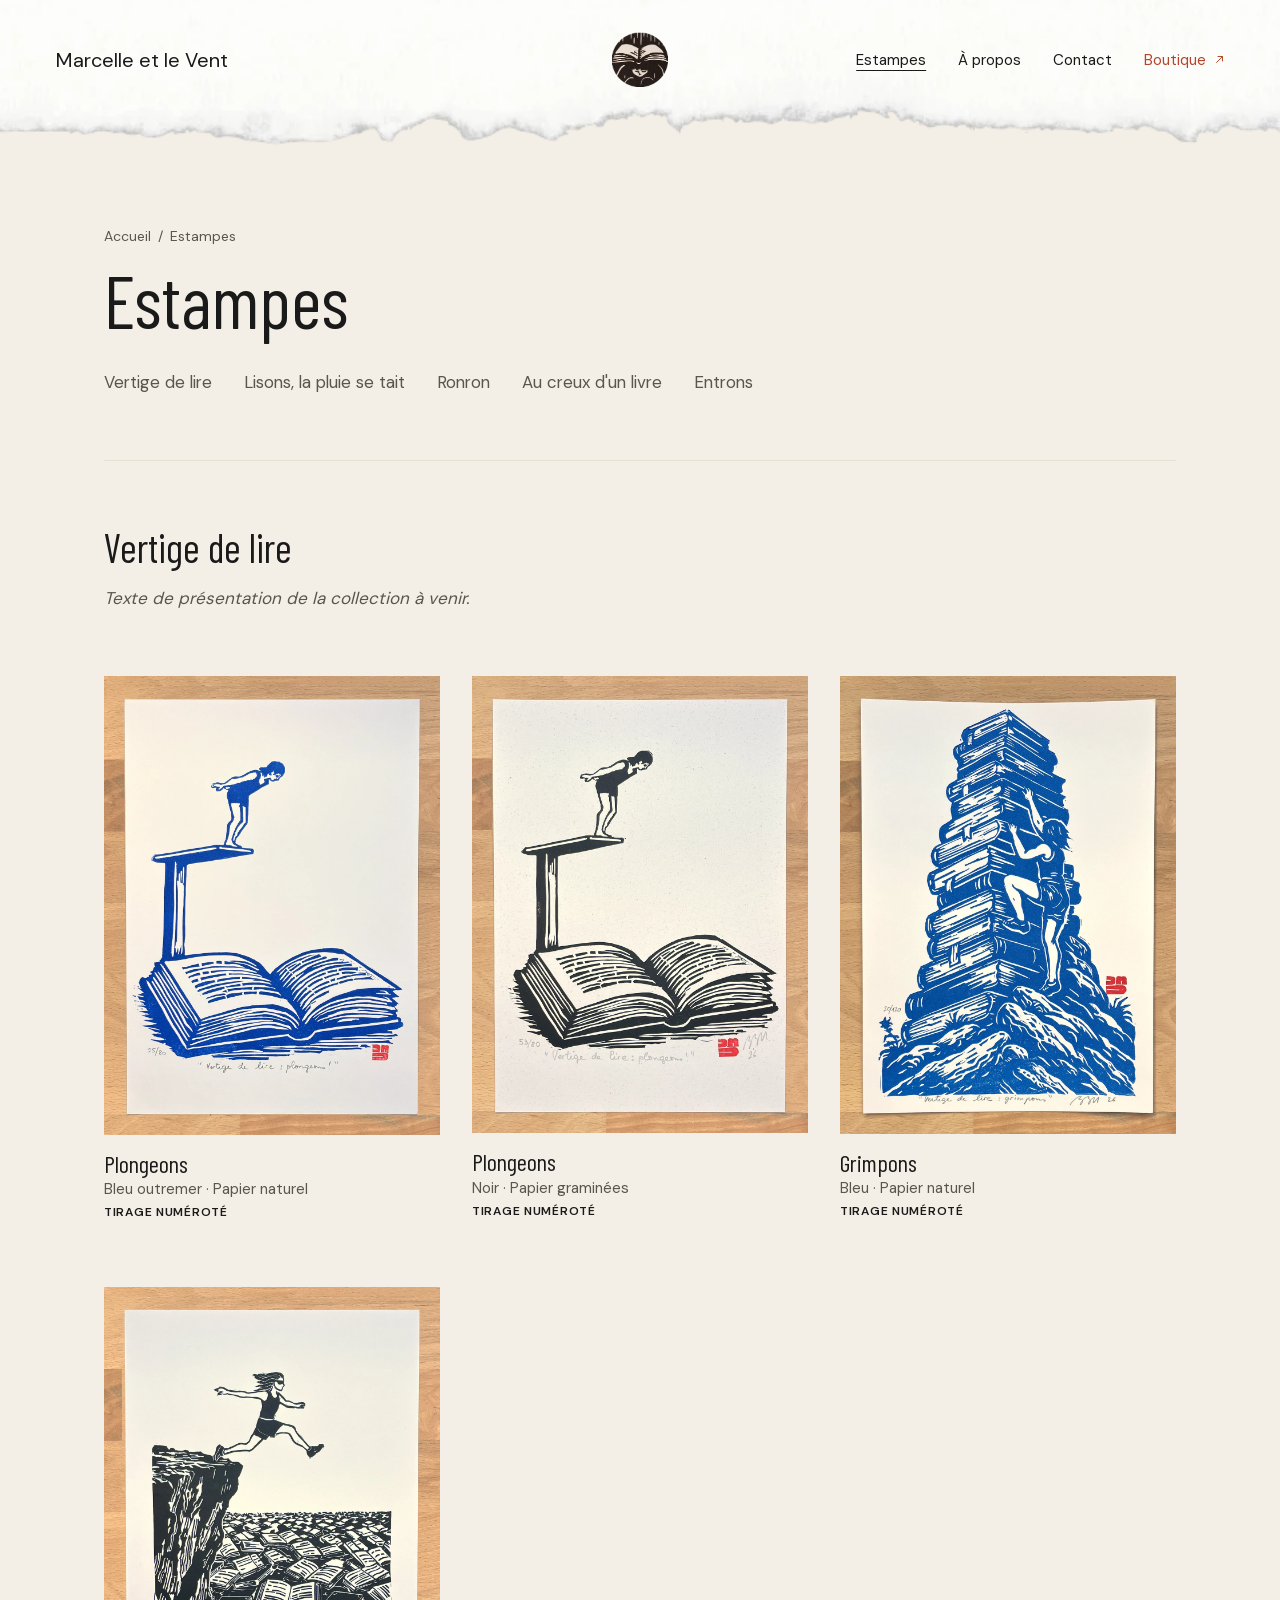
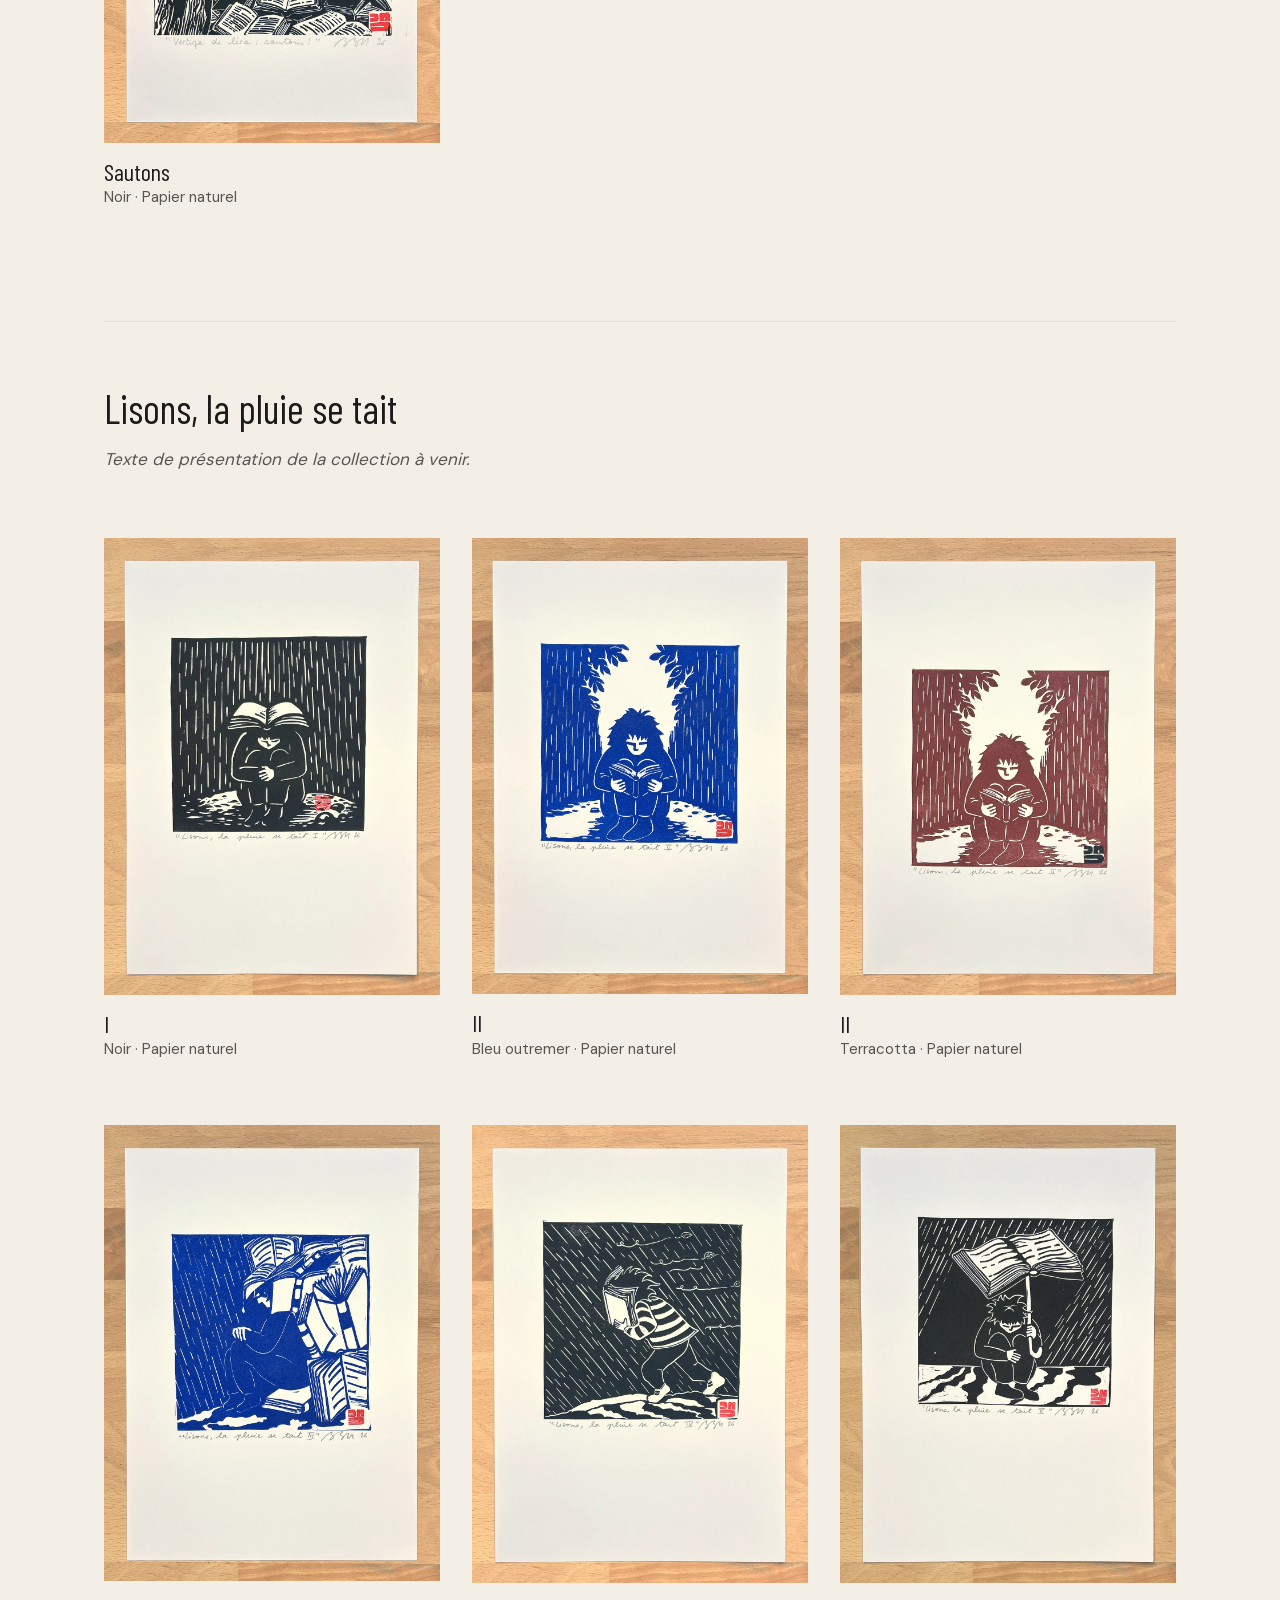
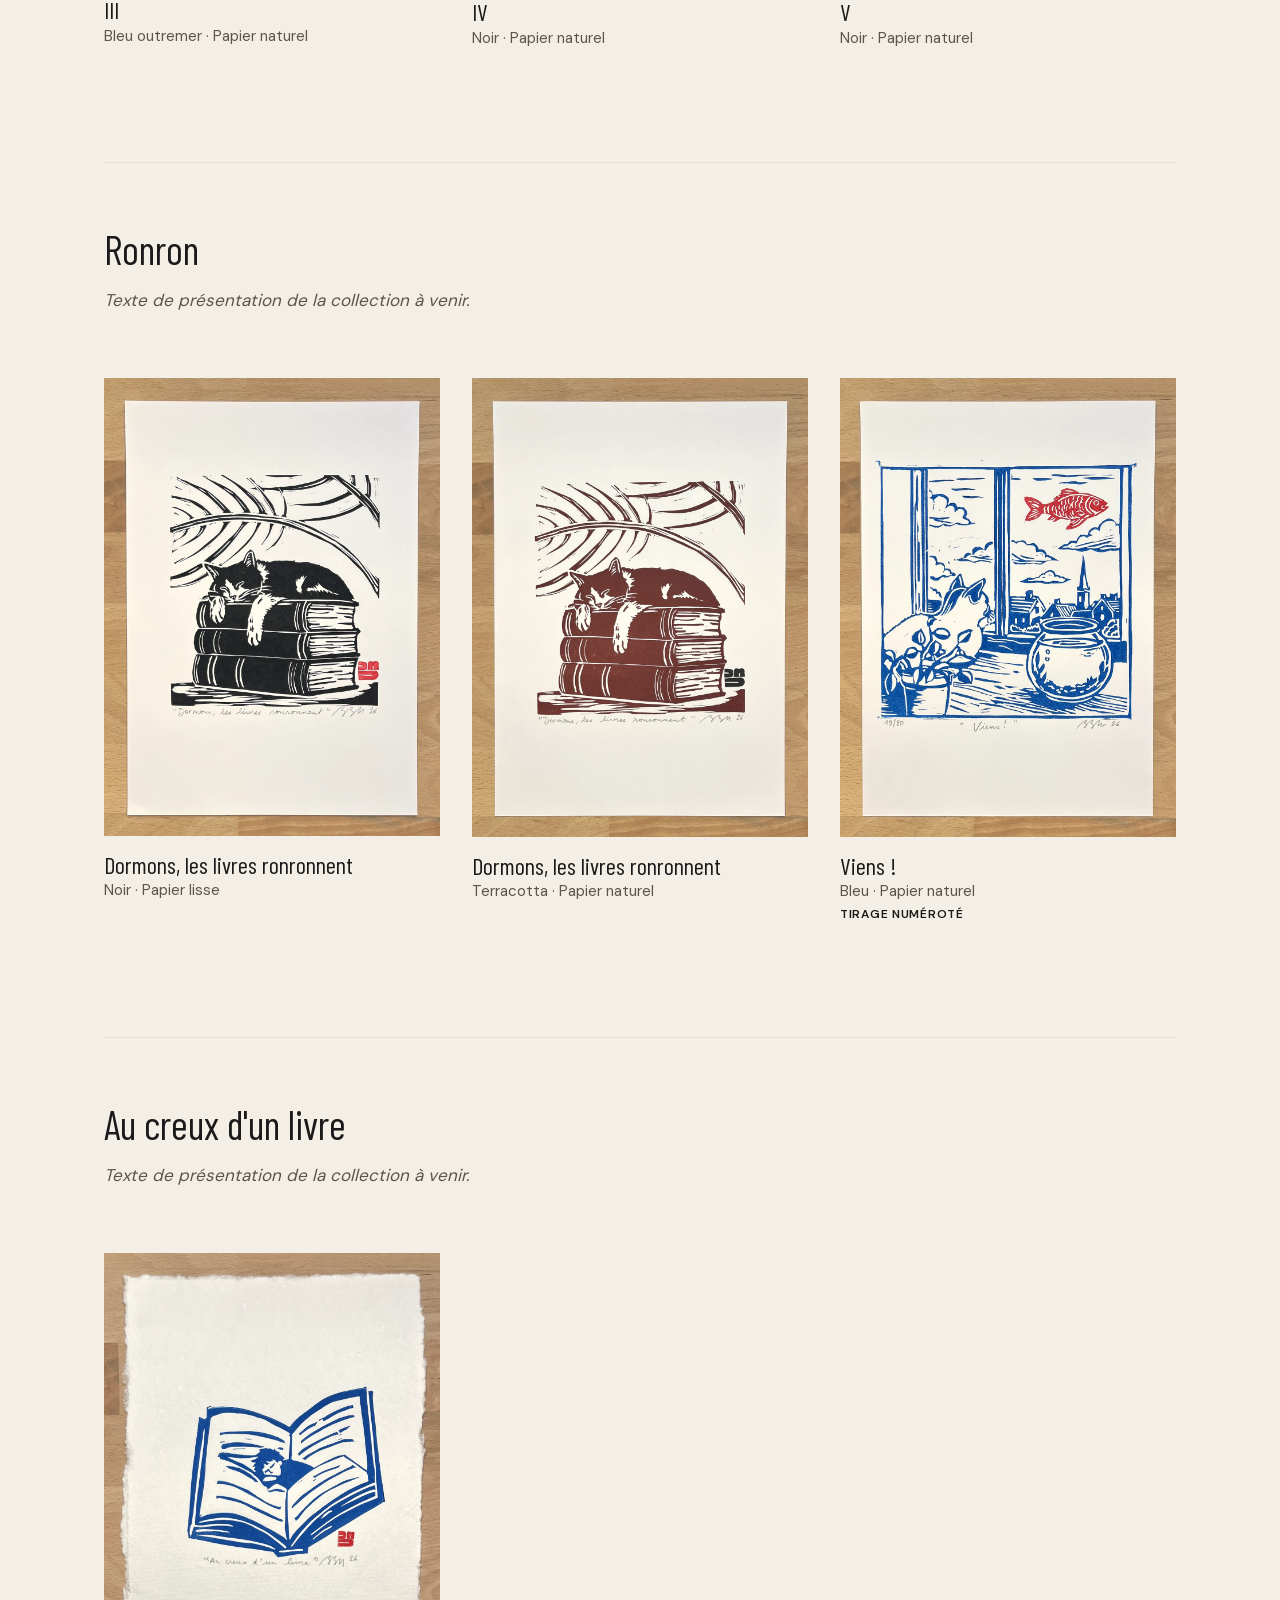
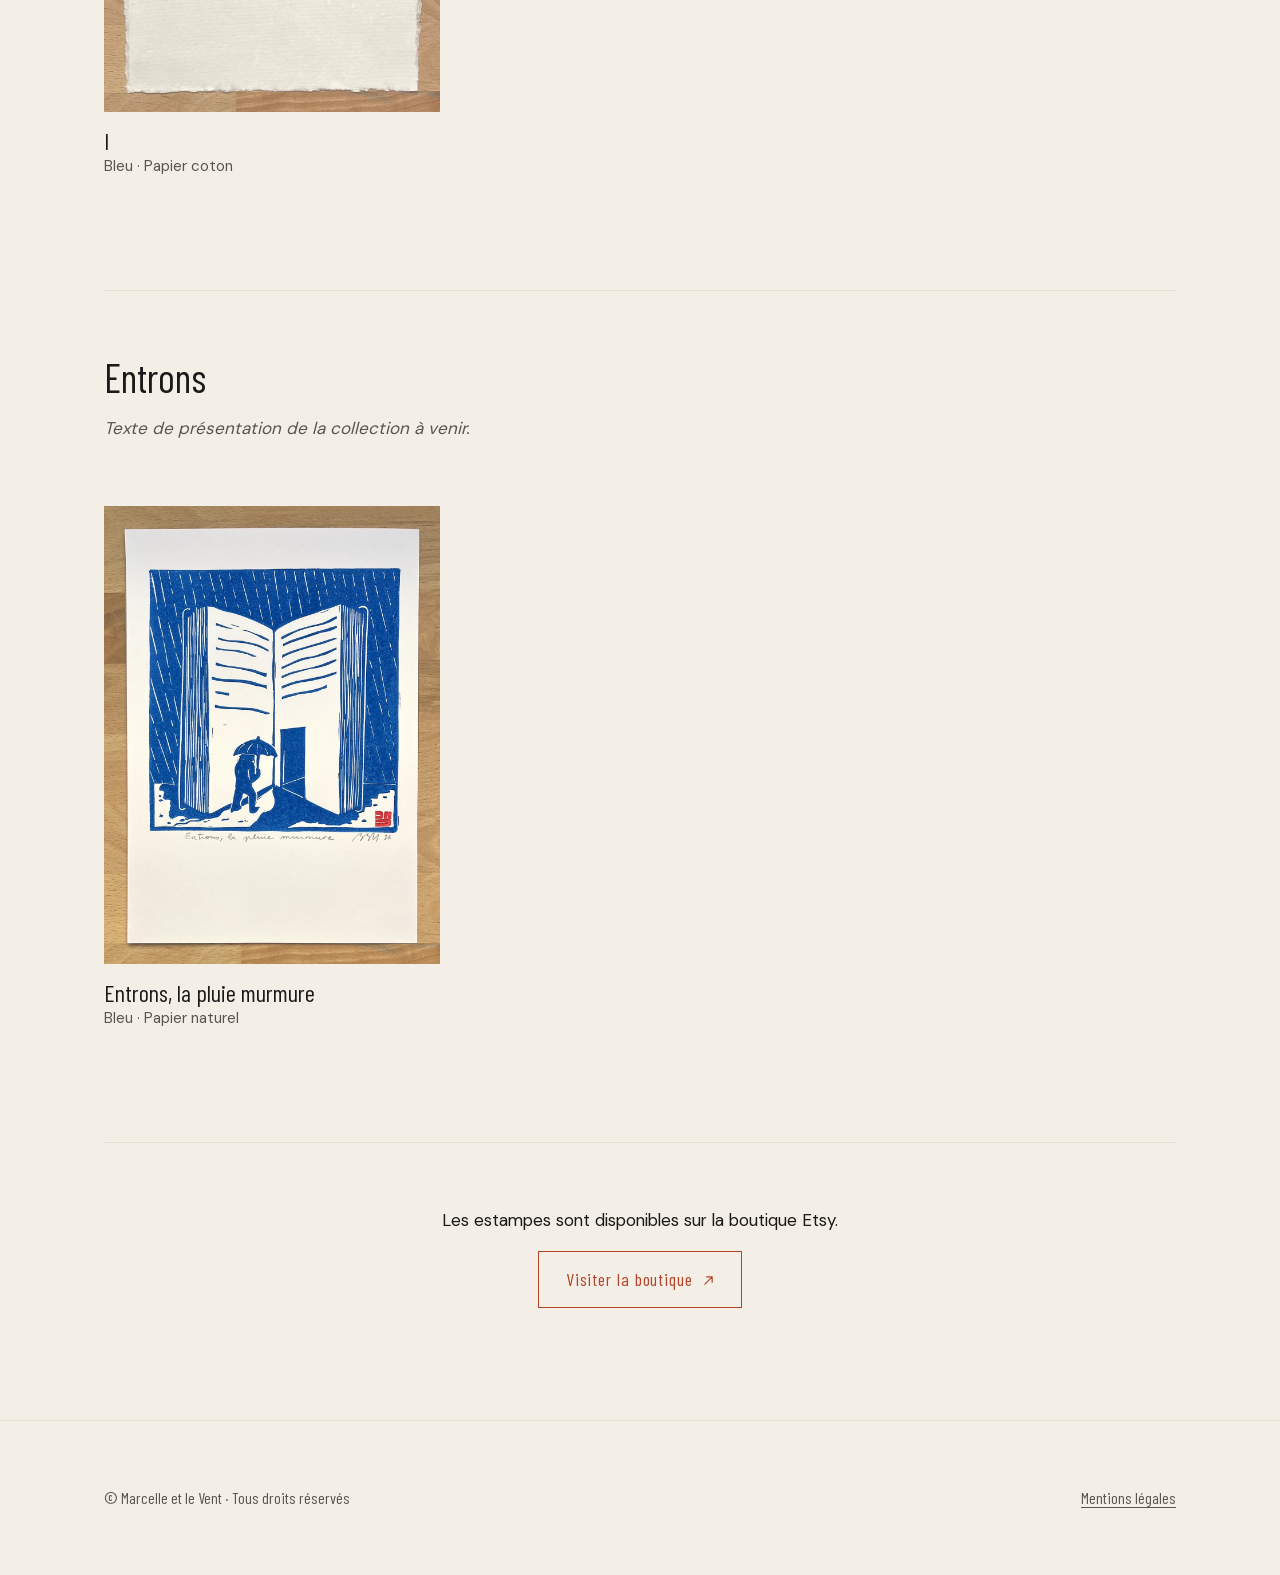
==== commit 25a23409: "Ajouter le carrousel de photos de l'atelier (À propos) et renommer Ronron - Section À propos : carro" ====
--- a/estampes.html
+++ b/estampes.html
@@ -171,25 +171,25 @@
           <li class="print-card">
             <a class="print-card__zoom" href="images/gallery/I_Ronron_Noir_PapierLisse_retouche.webp" data-zoom>
               <img src="images/gallery/I_Ronron_Noir_PapierLisse_retouche.webp" width="1174" height="1600" loading="lazy" decoding="async"
-                   alt="Linogravure « Ronron I », encre noire sur papier lisse.">
-            </a>
-            <h3 class="print-card__title">I</h3>
+                   alt="Linogravure « Dormons, les livres ronronnent », encre noire sur papier lisse.">
+            </a>
+            <h3 class="print-card__title">Dormons, les livres ronronnent</h3>
             <p class="print-card__meta">Noir · Papier lisse</p>
           </li>
           <li class="print-card">
             <a class="print-card__zoom" href="images/gallery/I_Ronron_TerraCotta_PapierNaturel_retouche.webp" data-zoom>
               <img src="images/gallery/I_Ronron_TerraCotta_PapierNaturel_retouche.webp" width="1172" height="1600" loading="lazy" decoding="async"
-                   alt="Linogravure « Ronron I », encre terracotta sur papier naturel.">
-            </a>
-            <h3 class="print-card__title">I</h3>
+                   alt="Linogravure « Dormons, les livres ronronnent », encre terracotta sur papier naturel.">
+            </a>
+            <h3 class="print-card__title">Dormons, les livres ronronnent</h3>
             <p class="print-card__meta">Terracotta · Papier naturel</p>
           </li>
           <li class="print-card">
             <a class="print-card__zoom" href="images/gallery/II_Ronron_Bleu_PapierNaturel_retouche.webp" data-zoom>
               <img src="images/gallery/II_Ronron_Bleu_PapierNaturel_retouche.webp" width="1171" height="1600" loading="lazy" decoding="async"
-                   alt="Linogravure « Ronron II », encre bleue sur papier naturel.">
-            </a>
-            <h3 class="print-card__title">II</h3>
+                   alt="Linogravure « Viens ! », encre bleue sur papier naturel.">
+            </a>
+            <h3 class="print-card__title">Viens&nbsp;!</h3>
             <p class="print-card__meta">Bleu · Papier naturel</p>
             <p class="print-card__note">Tirage numéroté</p>
           </li>
--- a/css/style.css
+++ b/css/style.css
@@ -615,9 +615,30 @@
   }
 }
 
+/* Carrousel d'une seule photo à la fois (À propos), sur toutes les largeurs */
+.carousel.carousel--single {
+  grid-auto-columns: 100%;
+  gap: var(--space-s);
+  padding-bottom: 0;
+}
+
 .carousel__controls {
   display: flex;
+  align-items: center;
   gap: var(--space-xs);
+}
+
+/* À propos : flèches et compteur sous la photo, alignés à droite */
+.about__controls {
+  justify-content: flex-end;
+  margin-top: var(--space-s);
+}
+
+.carousel__count {
+  min-width: 3.5em;
+  font-size: 0.875rem;
+  text-align: center;
+  color: var(--color-ink-soft);
 }
 
 .carousel__controls[hidden] {
@@ -867,11 +888,6 @@
 
 /* 7. Utilitaires temporaires (à supprimer quand le contenu réel est en place)
    -------------------------------------------------------------------------- */
-.placeholder {
-  aspect-ratio: 4 / 5;
-  background: var(--color-paper-dark);
-}
-
 .todo {
   font-style: italic;
 }
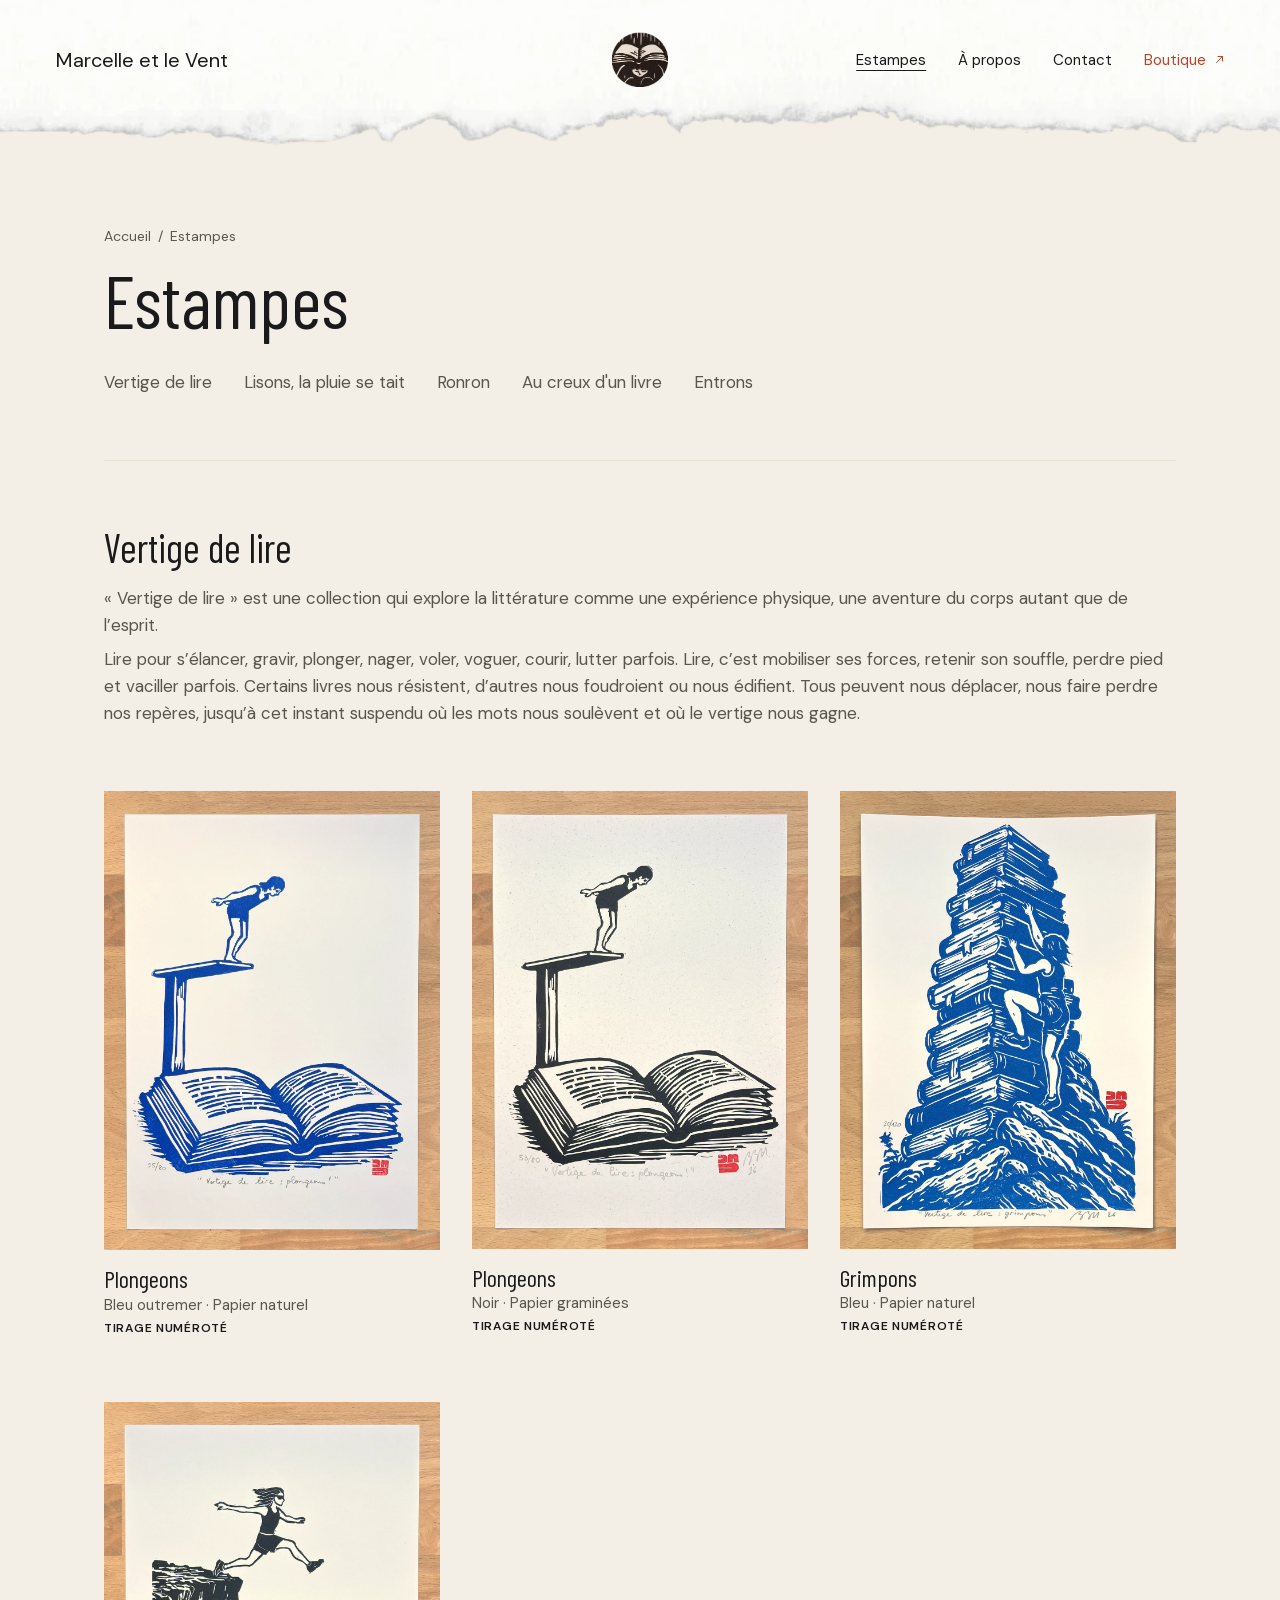
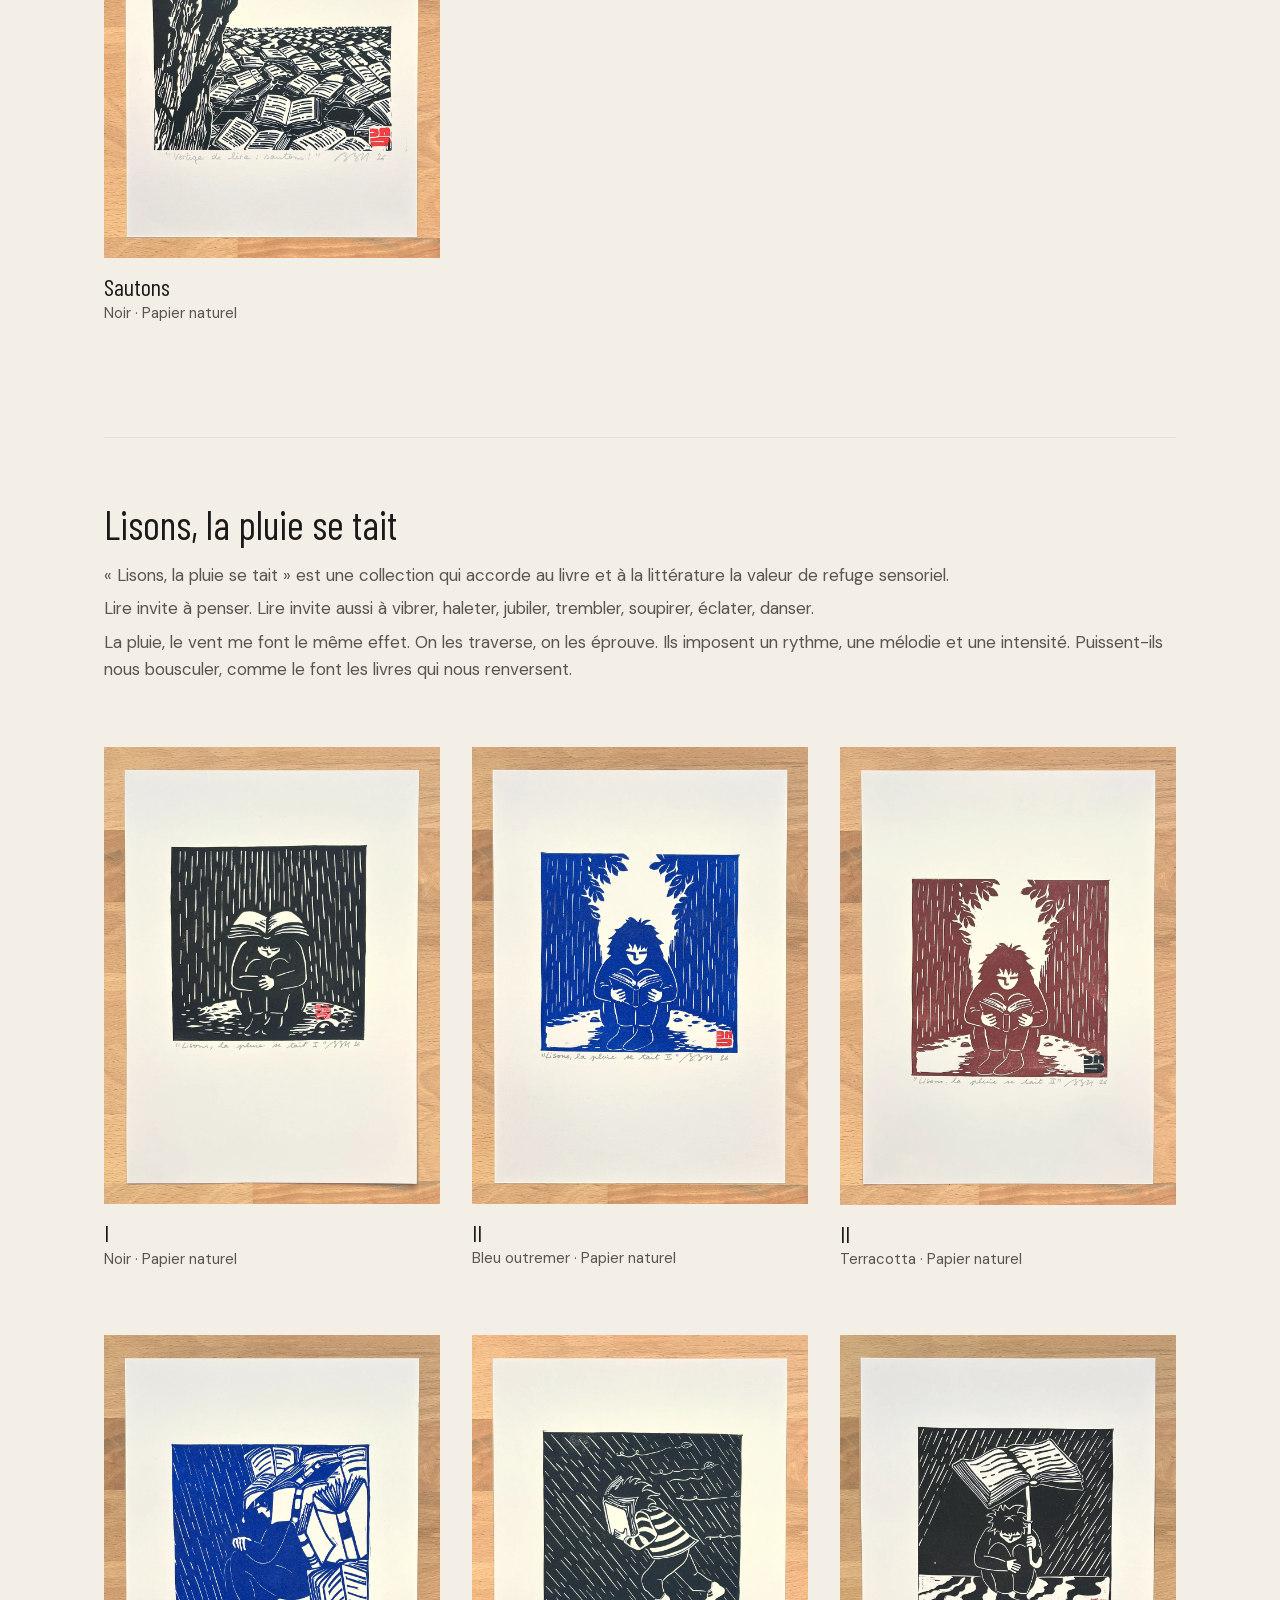
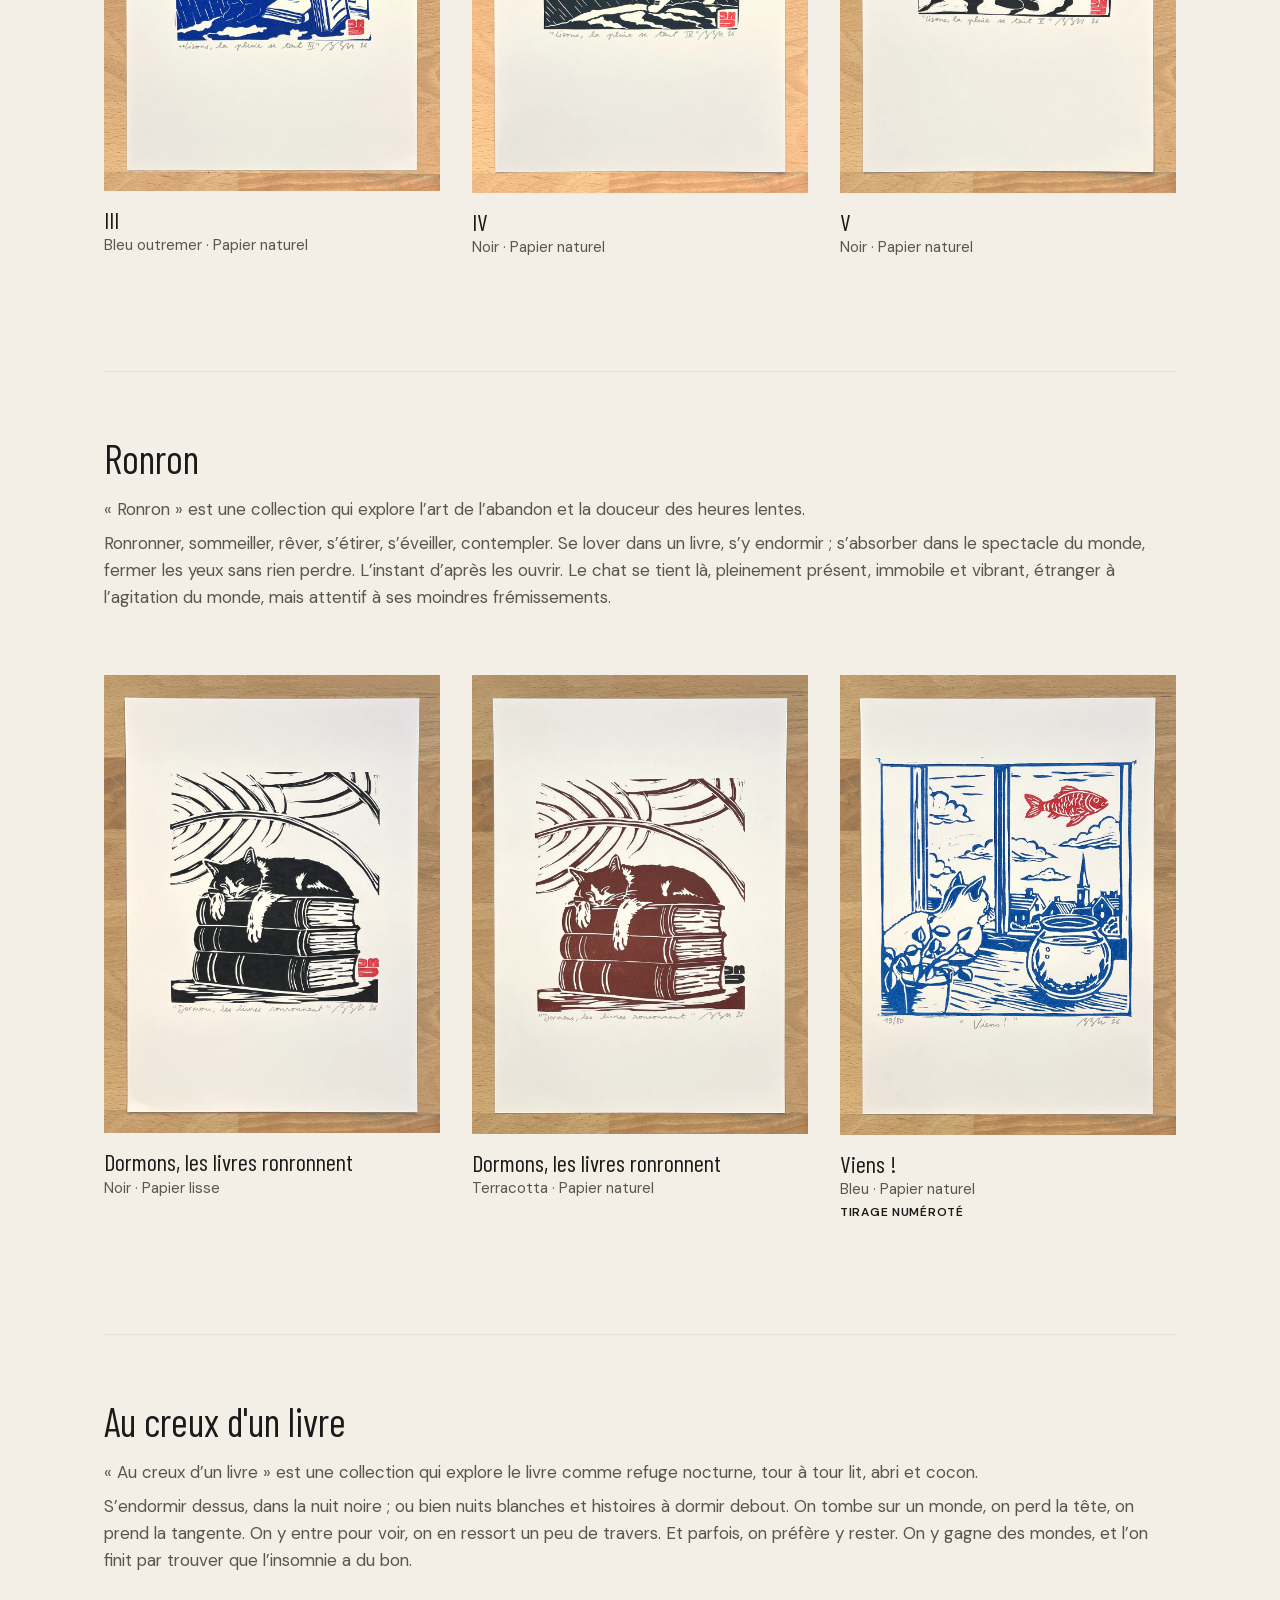
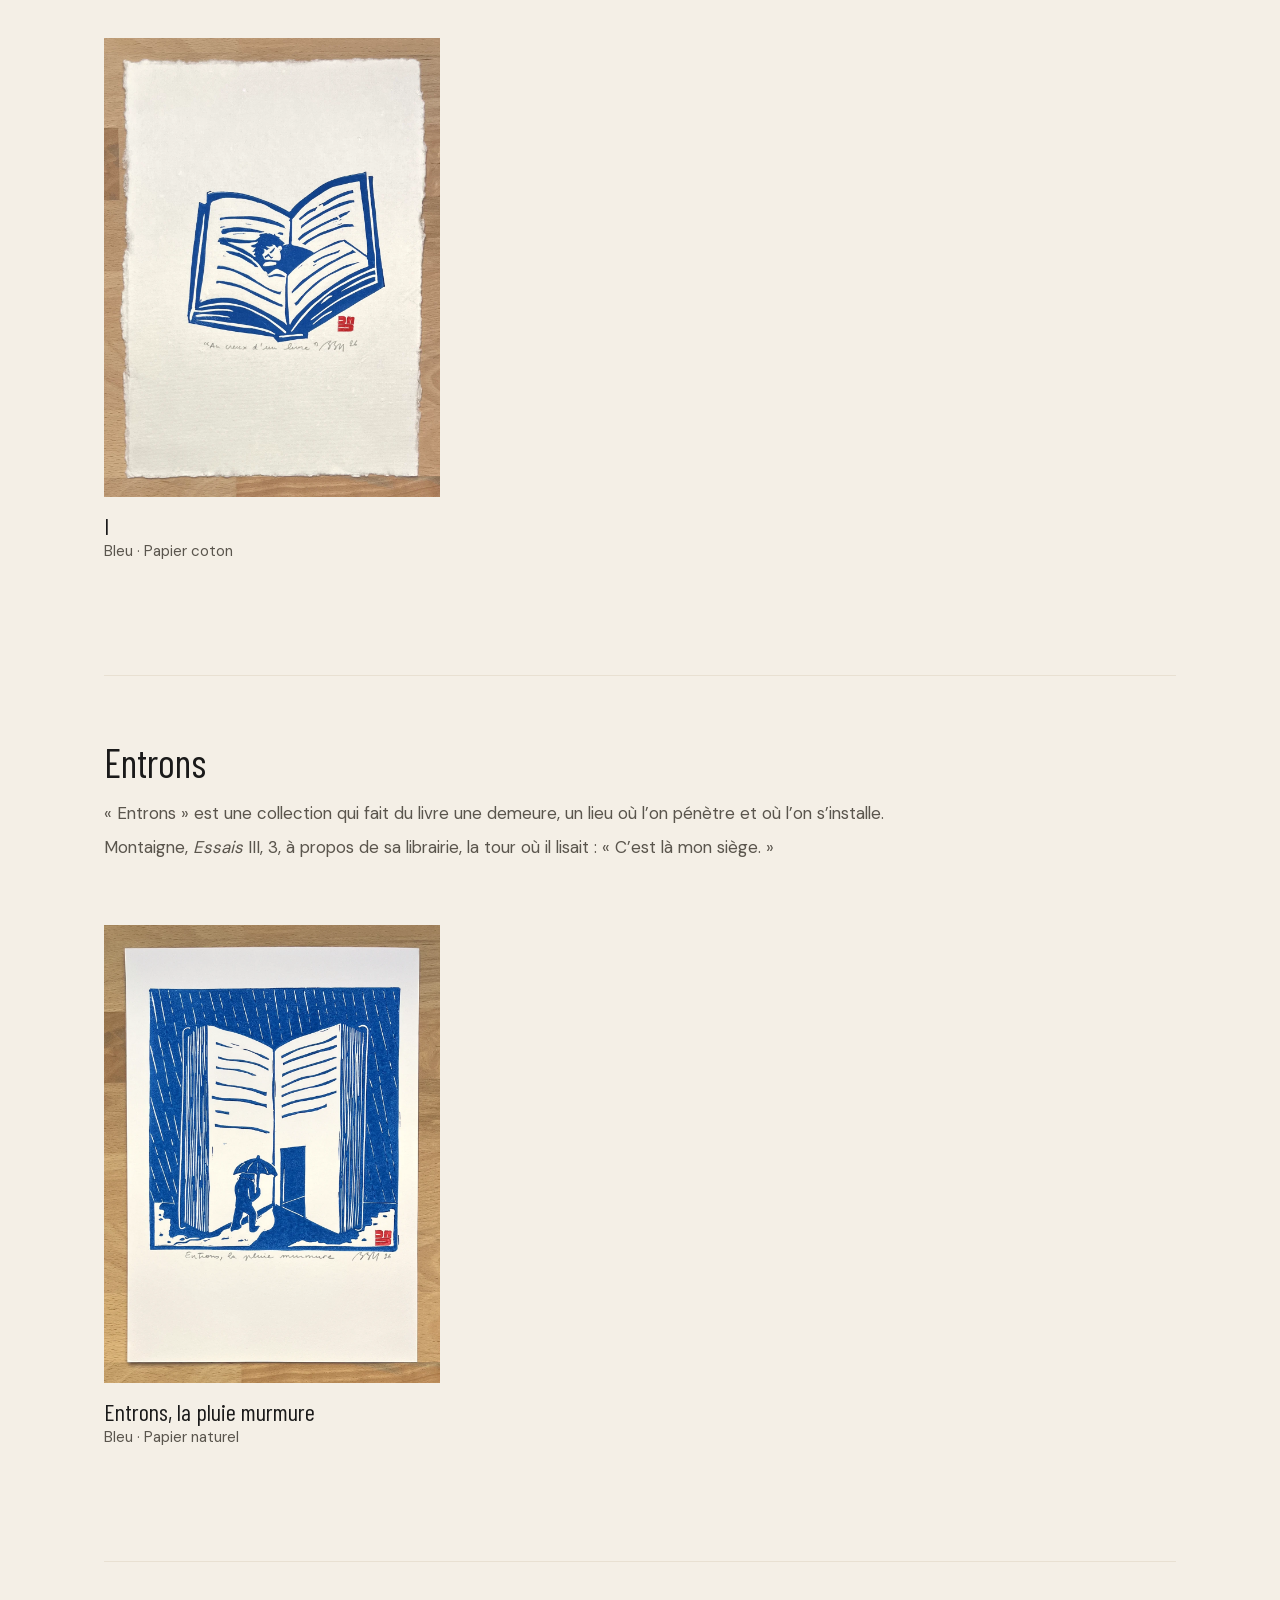
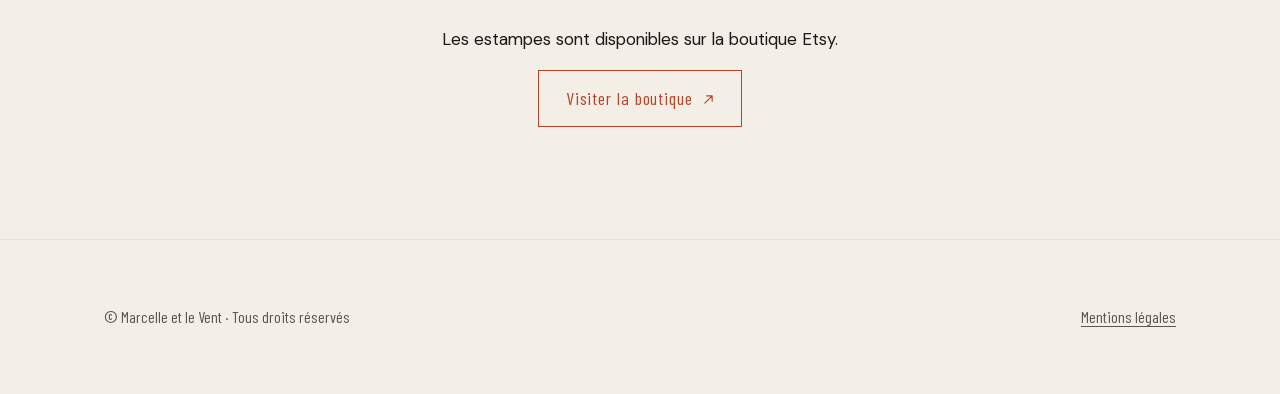
==== commit ba53c608: "Ajouter les textes des collections et la fenêtre « Boutique Etsy à venir » - Page Estampes : texte d" ====
--- a/estampes.html
+++ b/estampes.html
@@ -24,7 +24,7 @@
           <li><a href="estampes.html" aria-current="page">Estampes</a></li>
           <li><a href="index.html#a-propos">À propos</a></li>
           <li><a href="index.html#contact">Contact</a></li>
-          <li><a class="site-nav__shop" href="#">Boutique <span class="icon-external" aria-hidden="true"></span></a></li><!-- Etsy -->
+          <li><a class="site-nav__shop" href="#" data-shop>Boutique <span class="icon-external" aria-hidden="true"></span></a></li><!-- Etsy -->
         </ul>
       </nav>
     </div>
@@ -66,8 +66,10 @@
 
       <section id="vertige-de-lire" class="collection" aria-labelledby="vertige-de-lire-titre">
         <h2 id="vertige-de-lire-titre">Vertige de lire</h2>
-        <!-- TODO : texte de présentation de la collection -->
-        <p class="collection__intro todo">Texte de présentation de la collection à venir.</p>
+        <div class="collection__intro">
+          <p>« Vertige de lire » est une collection qui explore la littérature comme une expérience physique, une aventure du corps autant que de l’esprit.</p>
+          <p>Lire pour s’élancer, gravir, plonger, nager, voler, voguer, courir, lutter parfois. Lire, c’est mobiliser ses forces, retenir son souffle, perdre pied et vaciller parfois. Certains livres nous résistent, d’autres nous foudroient ou nous édifient. Tous peuvent nous déplacer, nous faire perdre nos repères, jusqu’à cet instant suspendu où les mots nous soulèvent et où le vertige nous gagne.</p>
+        </div>
         <ul class="print-grid">
           <li class="print-card">
             <a class="print-card__zoom" href="images/gallery/Plongeons_VertigeDeLire_BleuOutreMer_PapierNaturel_retouche.webp" data-zoom>
@@ -109,8 +111,11 @@
 
       <section id="lisons-la-pluie-se-tait" class="collection" aria-labelledby="lisons-titre">
         <h2 id="lisons-titre">Lisons, la pluie se tait</h2>
-        <!-- TODO : texte de présentation de la collection -->
-        <p class="collection__intro todo">Texte de présentation de la collection à venir.</p>
+        <div class="collection__intro">
+          <p>« Lisons, la pluie se tait » est une collection qui accorde au livre et à la littérature la valeur de refuge sensoriel.</p>
+          <p>Lire invite à penser. Lire invite aussi à vibrer, haleter, jubiler, trembler, soupirer, éclater, danser.</p>
+          <p>La pluie, le vent me font le même effet. On les traverse, on les éprouve. Ils imposent un rythme, une mélodie et une intensité. Puissent-ils nous bousculer, comme le font les livres qui nous renversent.</p>
+        </div>
         <ul class="print-grid">
           <li class="print-card">
             <a class="print-card__zoom" href="images/gallery/I_LisonsLaPluieSeTait_Noir_PapierNaturel_retouche.webp" data-zoom>
@@ -165,8 +170,10 @@
 
       <section id="ronron" class="collection" aria-labelledby="ronron-titre">
         <h2 id="ronron-titre">Ronron</h2>
-        <!-- TODO : texte de présentation de la collection -->
-        <p class="collection__intro todo">Texte de présentation de la collection à venir.</p>
+        <div class="collection__intro">
+          <p>« Ronron » est une collection qui explore l’art de l’abandon et la douceur des heures lentes.</p>
+          <p>Ronronner, sommeiller, rêver, s’étirer, s’éveiller, contempler. Se lover dans un livre, s’y endormir ; s’absorber dans le spectacle du monde, fermer les yeux sans rien perdre. L’instant d’après les ouvrir. Le chat se tient là, pleinement présent, immobile et vibrant, étranger à l’agitation du monde, mais attentif à ses moindres frémissements.</p>
+        </div>
         <ul class="print-grid">
           <li class="print-card">
             <a class="print-card__zoom" href="images/gallery/I_Ronron_Noir_PapierLisse_retouche.webp" data-zoom>
@@ -198,8 +205,10 @@
 
       <section id="au-creux-dun-livre" class="collection" aria-labelledby="au-creux-titre">
         <h2 id="au-creux-titre">Au creux d'un livre</h2>
-        <!-- TODO : texte de présentation de la collection -->
-        <p class="collection__intro todo">Texte de présentation de la collection à venir.</p>
+        <div class="collection__intro">
+          <p>« Au creux d’un livre » est une collection qui explore le livre comme refuge nocturne, tour à tour lit, abri et cocon.</p>
+          <p>S’endormir dessus, dans la nuit noire ; ou bien nuits blanches et histoires à dormir debout. On tombe sur un monde, on perd la tête, on prend la tangente. On y entre pour voir, on en ressort un peu de travers. Et parfois, on préfère y rester. On y gagne des mondes, et l’on finit par trouver que l’insomnie a du bon.</p>
+        </div>
         <ul class="print-grid">
           <li class="print-card">
             <a class="print-card__zoom" href="images/gallery/I_AuCreuxDunLivre_Bleu_Coton_retouche.webp" data-zoom>
@@ -214,8 +223,10 @@
 
       <section id="entrons" class="collection" aria-labelledby="entrons-titre">
         <h2 id="entrons-titre">Entrons</h2>
-        <!-- TODO : texte de présentation de la collection -->
-        <p class="collection__intro todo">Texte de présentation de la collection à venir.</p>
+        <div class="collection__intro">
+          <p>« Entrons » est une collection qui fait du livre une demeure, un lieu où l’on pénètre et où l’on s’installe.</p>
+          <p>Montaigne, <cite>Essais</cite> III, 3, à propos de sa librairie, la tour où il lisait : « C’est là mon siège. »</p>
+        </div>
         <ul class="print-grid">
           <li class="print-card">
             <a class="print-card__zoom" href="images/gallery/EntronsLaPluieMurmure_Entrons_Bleu_PapierNaturel_retouche.webp" data-zoom>
@@ -231,7 +242,7 @@
       <!-- Vers la boutique -->
       <aside class="shop-cta">
         <p>Les estampes sont disponibles sur la boutique Etsy.</p>
-        <a class="button" href="#">Visiter la boutique <span class="icon-external" aria-hidden="true"></span></a><!-- Etsy -->
+        <a class="button" href="#" data-shop>Visiter la boutique <span class="icon-external" aria-hidden="true"></span></a><!-- Etsy -->
       </aside>
     </div>
   </main>
@@ -243,5 +254,6 @@
     </div>
   </footer>
   <script src="js/lightbox.js" defer></script>
+  <script src="js/shop.js" defer></script>
 </body>
 </html>
--- a/css/style.css
+++ b/css/style.css
@@ -7,7 +7,7 @@
    4. En-tête et pied de page
    5. Sections
    6. Composants
-   7. Utilitaires temporaires
+   7. Boutique Etsy à venir
    ========================================================================== */
 
 
@@ -448,10 +448,18 @@
   margin-bottom: var(--space-s);
 }
 
+/* Texte de présentation : sur toute la largeur de la grille d'estampes */
 .collection__intro {
-  max-width: var(--width-text);
   margin-bottom: var(--space-l);
   color: var(--color-ink-soft);
+}
+
+.collection__intro p {
+  margin-bottom: 0.4rem; /* paragraphes plus rapprochés que dans le reste du site */
+}
+
+.collection__intro p:last-child {
+  margin-bottom: 0;
 }
 
 .print-grid {
@@ -886,8 +894,65 @@
 }
 
 
-/* 7. Utilitaires temporaires (à supprimer quand le contenu réel est en place)
+/* 7. Boutique Etsy à venir
+   Fenêtre ouverte par les liens « Boutique » tant que la boutique n'est pas
+   en ligne (js/shop.js). Même fond flouté que la visionneuse.
    -------------------------------------------------------------------------- */
-.todo {
-  font-style: italic;
-}
+.shop-dialog {
+  width: min(26rem, calc(100% - 2 * var(--space-s)));
+  padding: var(--space-l) var(--space-m) var(--space-m);
+  border: 1px solid var(--color-paper-dark);
+  background: var(--color-paper);
+  color: var(--color-ink);
+  text-align: center;
+  box-shadow: 0 0.5rem 2rem rgb(26 26 26 / 0.12);
+}
+
+.shop-dialog::backdrop {
+  background: rgb(244 239 230 / 0.6);
+  -webkit-backdrop-filter: blur(8px);
+  backdrop-filter: blur(8px);
+}
+
+.shop-dialog__title {
+  margin-bottom: var(--space-xs);
+  font-family: var(--font-sans);
+  font-size: 1.75rem;
+  line-height: 1.1;
+}
+
+.shop-dialog .button {
+  margin-top: var(--space-s);
+}
+
+.shop-dialog__contact {
+  margin: var(--space-m) 0 0;
+  font-size: 0.875rem;
+  color: var(--color-ink-soft);
+}
+
+.shop-dialog__close {
+  position: absolute;
+  top: var(--space-xs);
+  right: var(--space-xs);
+  width: 2.25rem;
+  height: 2.25rem;
+  border: 0;
+  background: transparent;
+  color: var(--color-ink);
+  font: inherit;
+  font-size: 1.5rem;
+  line-height: 1;
+  cursor: pointer;
+}
+
+/* Section Contact : boutique pas encore ouverte */
+.contact-list__soon {
+  font-family: var(--font-sans);
+  font-size: 1.5rem;
+  color: var(--color-ink-soft);
+}
+
+.shop-dialog:focus {
+  outline: none;
+}
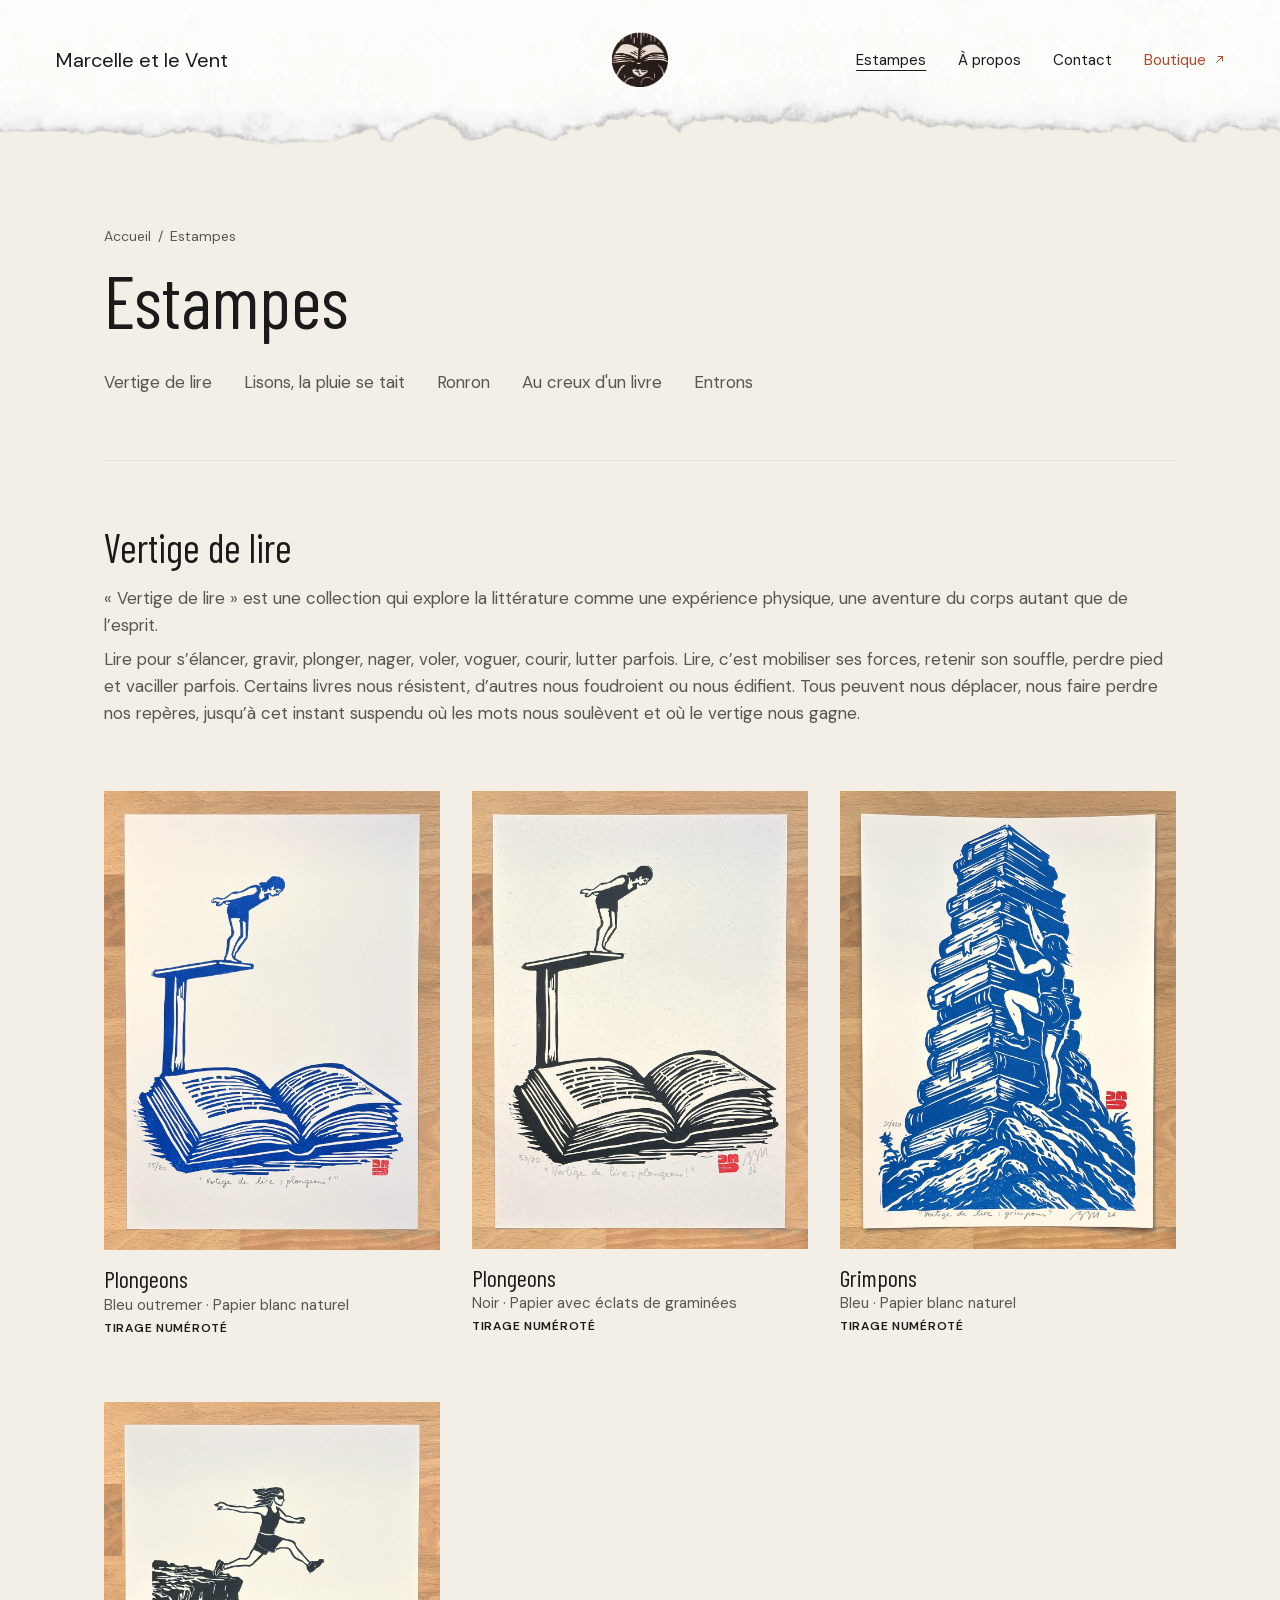
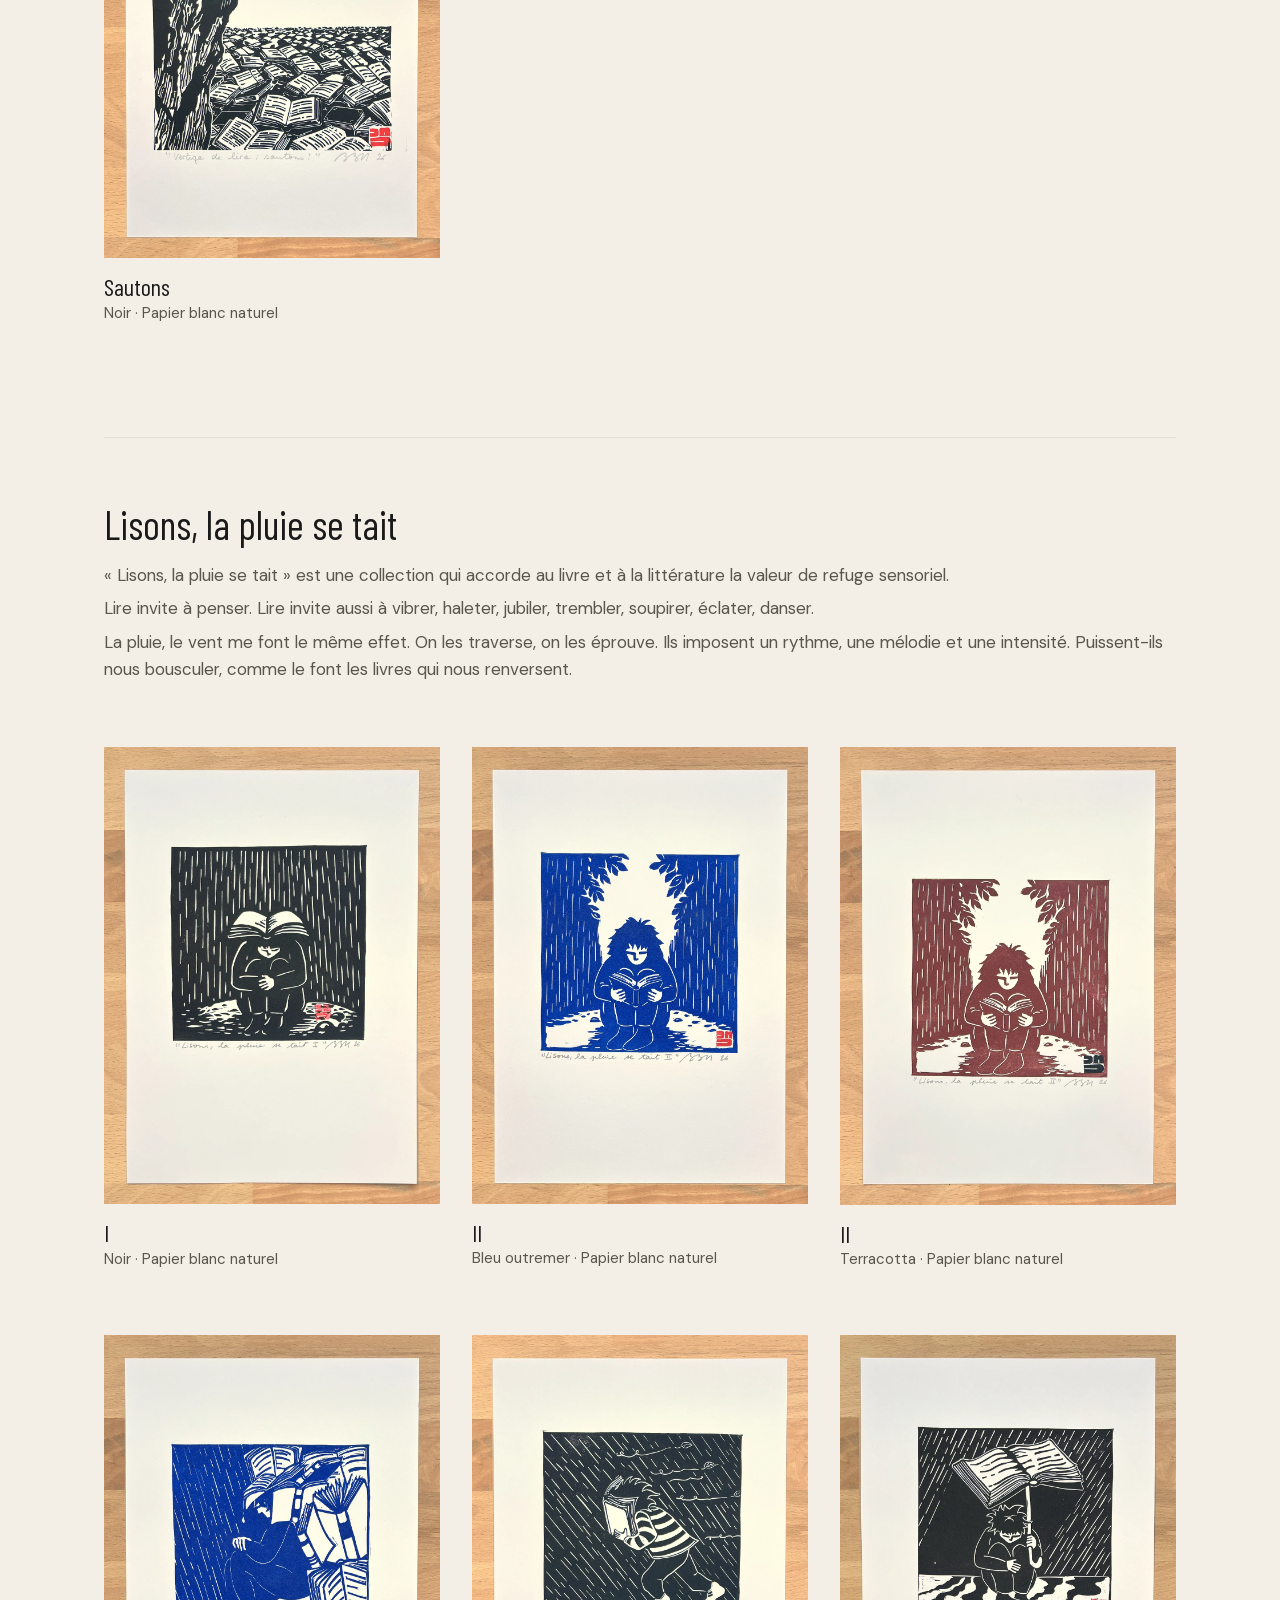
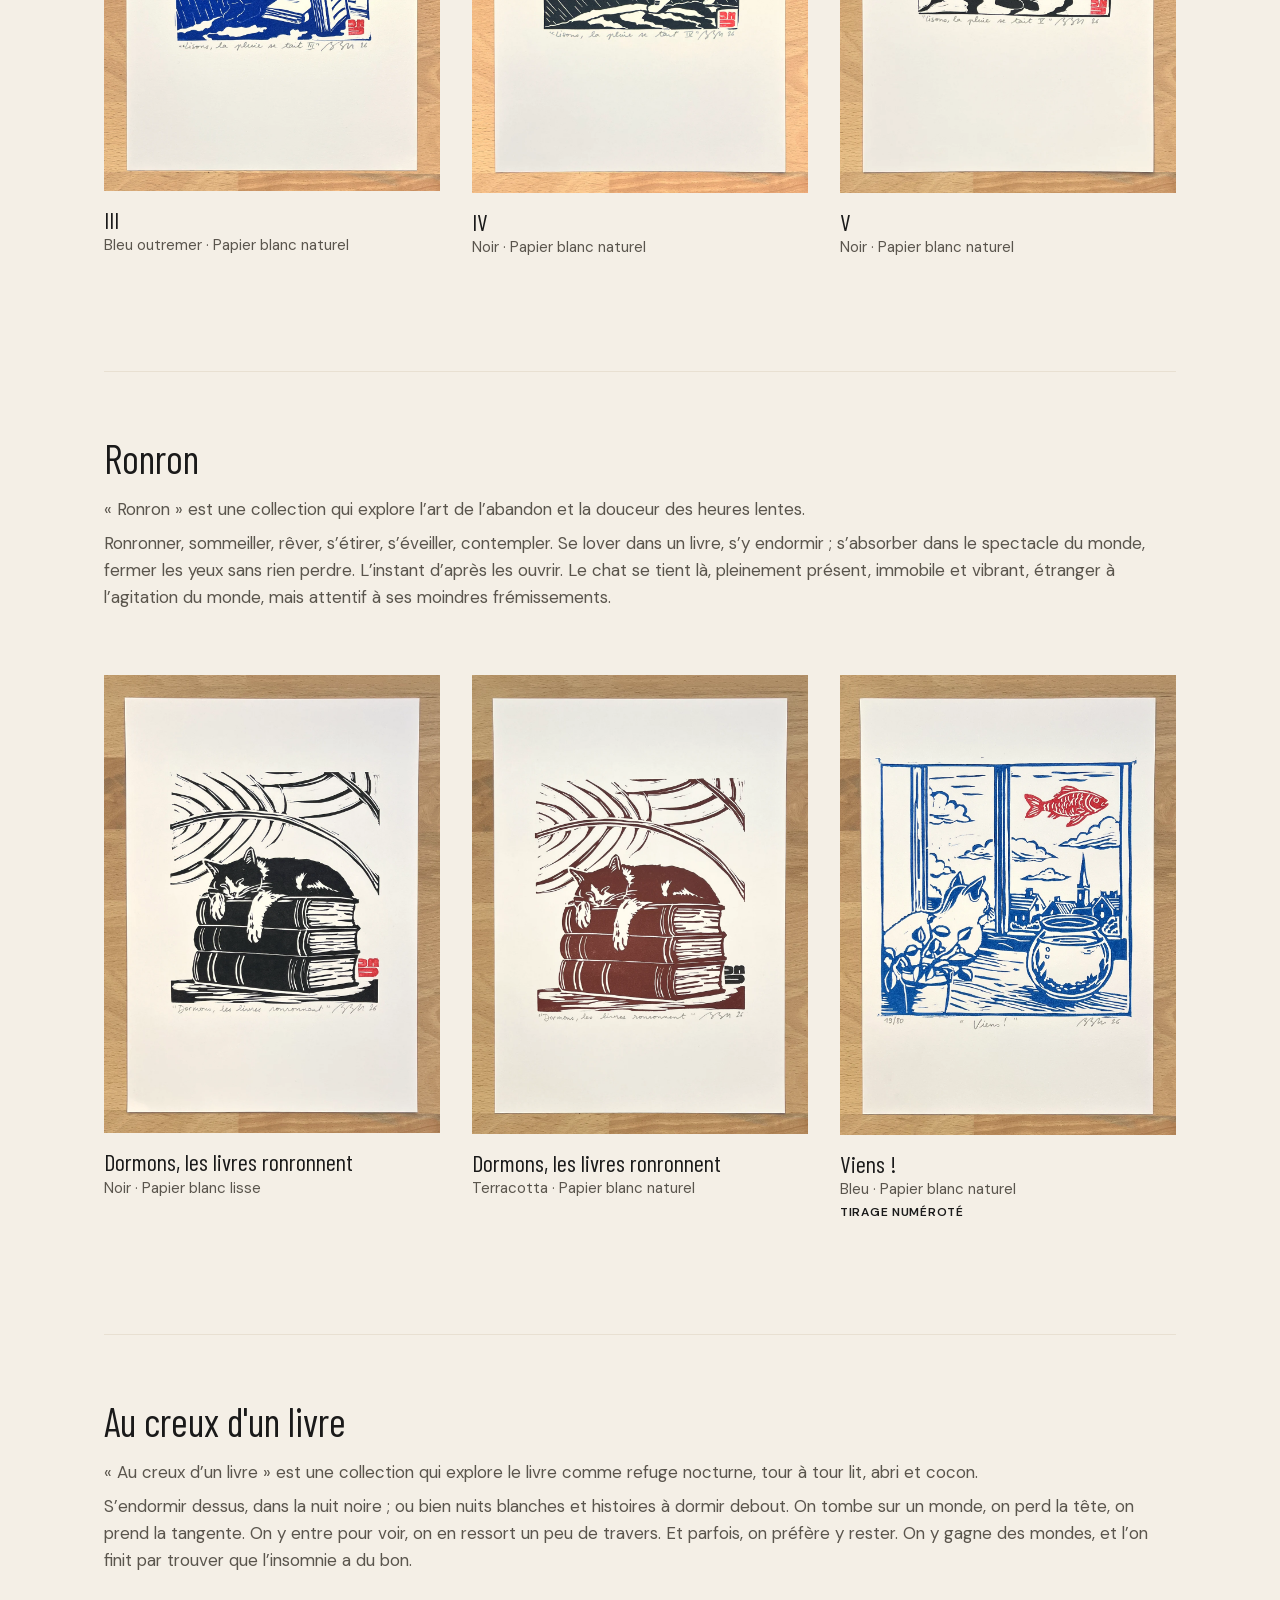
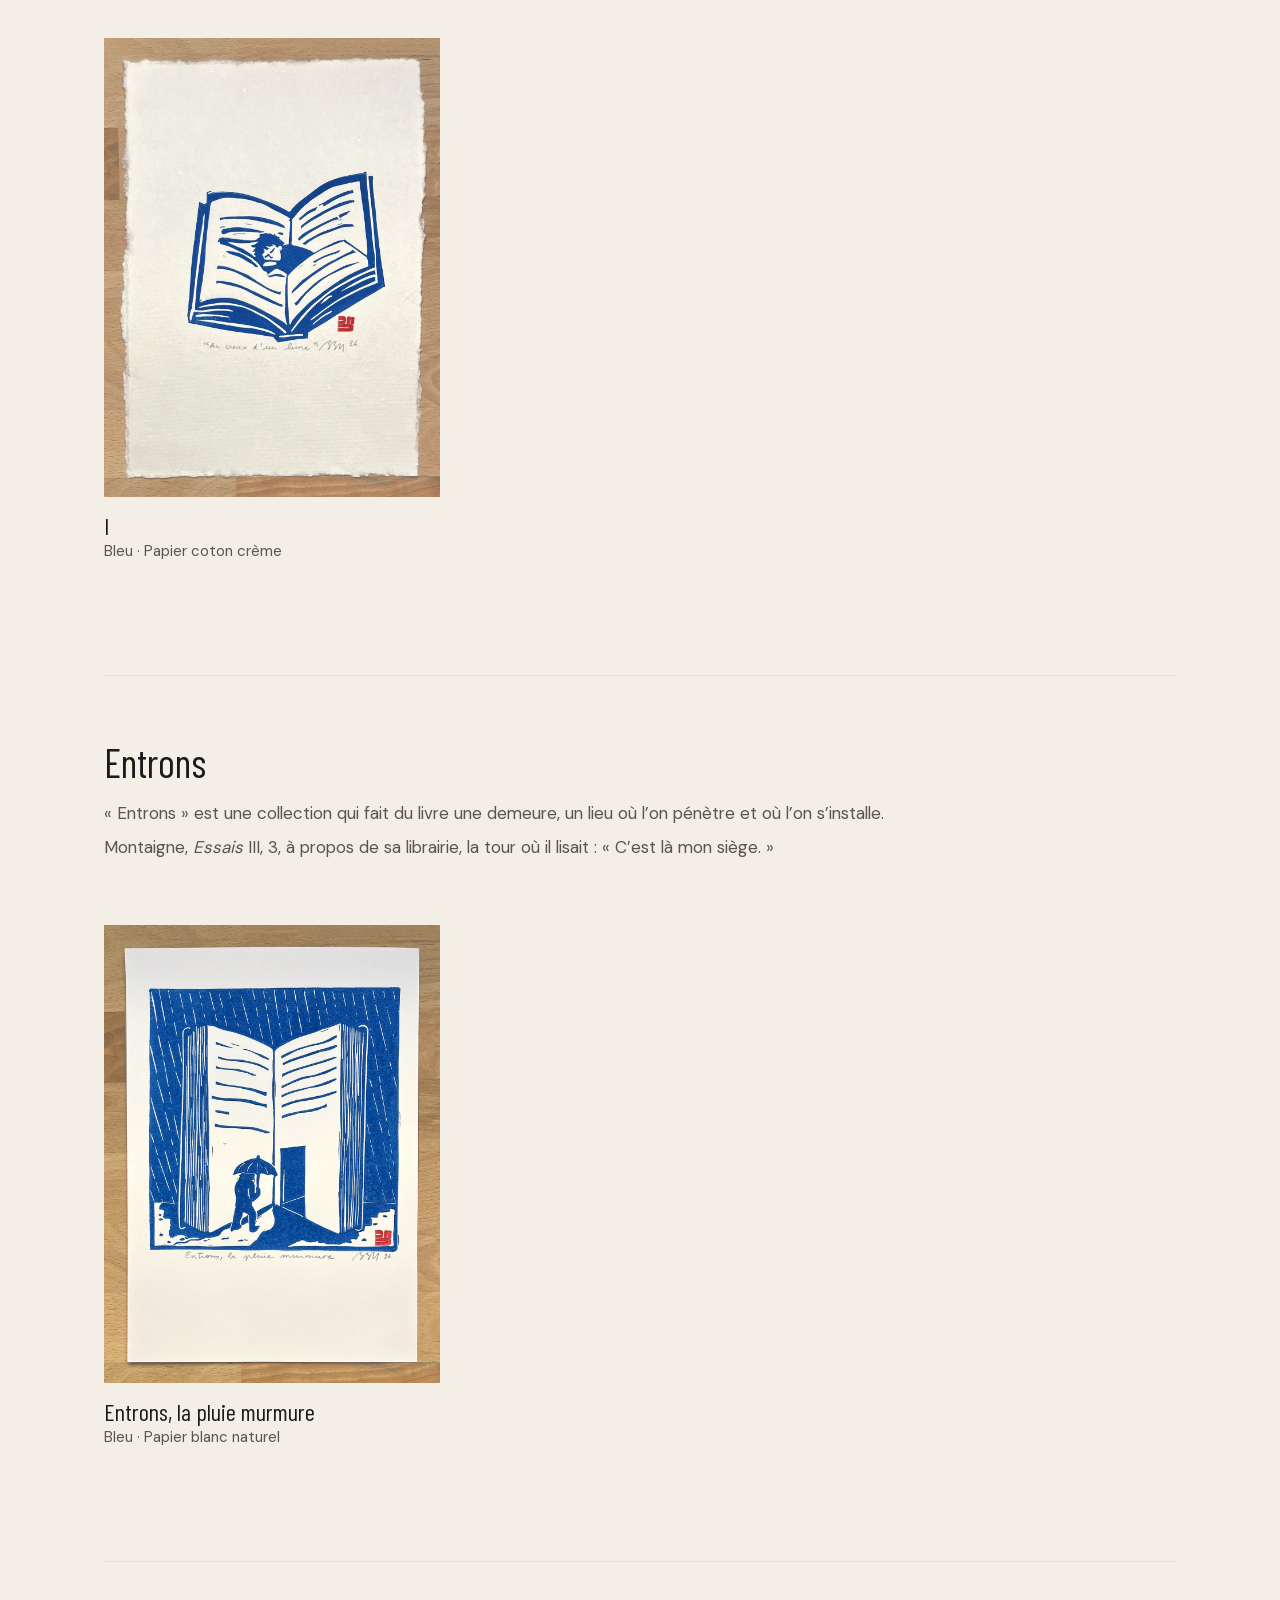
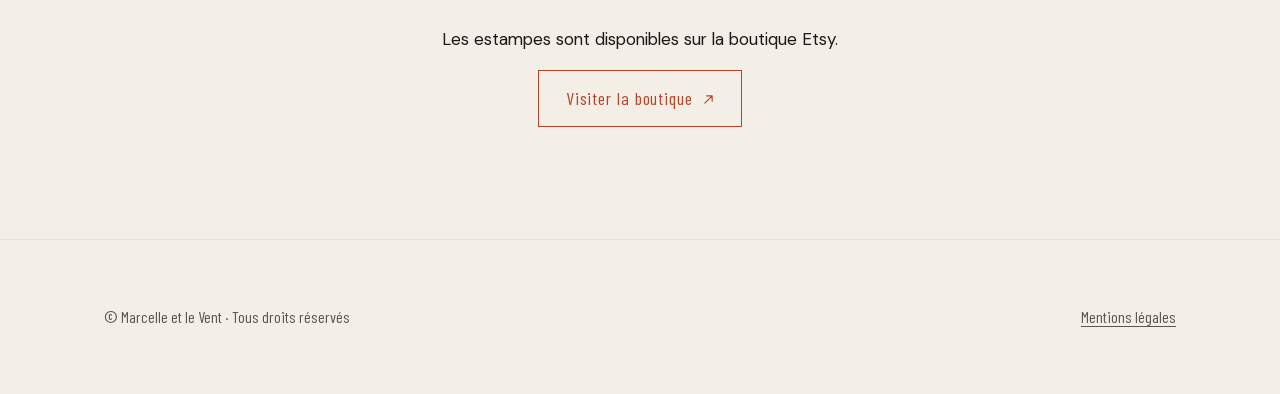
==== commit 0fe5ddcc: "Préciser les noms des papiers et les afficher sur deux lignes sur mobile - Papier blanc naturel, Pap" ====
--- a/estampes.html
+++ b/estampes.html
@@ -59,7 +59,7 @@
                  alt="Linogravure « Titre », encre … sur papier ….">
           </a>
           <h3 class="print-card__title">Titre</h3>
-          <p class="print-card__meta">Encre · Papier</p>
+          <p class="print-card__meta"><span>Encre</span><span class="print-card__sep"> · </span><span>Papier</span></p>
           <p class="print-card__note">Tirage numéroté</p>   (facultatif)
         </li>
       -->
@@ -74,37 +74,37 @@
           <li class="print-card">
             <a class="print-card__zoom" href="images/gallery/Plongeons_VertigeDeLire_BleuOutreMer_PapierNaturel_retouche.webp" data-zoom>
               <img src="images/gallery/Plongeons_VertigeDeLire_BleuOutreMer_PapierNaturel_retouche.webp" width="1171" height="1600" loading="lazy" decoding="async"
-                   alt="Linogravure « Plongeons », encre bleu outremer sur papier naturel.">
+                   alt="Linogravure « Plongeons », encre bleu outremer sur papier blanc naturel.">
             </a>
             <h3 class="print-card__title">Plongeons</h3>
-            <p class="print-card__meta">Bleu outremer · Papier naturel</p>
+            <p class="print-card__meta"><span>Bleu outremer</span><span class="print-card__sep"> · </span><span>Papier blanc naturel</span></p>
             <p class="print-card__note">Tirage numéroté</p>
           </li>
           <li class="print-card">
             <a class="print-card__zoom" href="images/gallery/Plongeons_VertigeDeLire_Noir_PapierGraminees_retouche.webp" data-zoom>
               <img src="images/gallery/Plongeons_VertigeDeLire_Noir_PapierGraminees_retouche.webp" width="1175" height="1600" loading="lazy" decoding="async"
-                   alt="Linogravure « Plongeons », encre noire sur papier graminées.">
+                   alt="Linogravure « Plongeons », encre noire sur papier avec éclats de graminées.">
             </a>
             <h3 class="print-card__title">Plongeons</h3>
-            <p class="print-card__meta">Noir · Papier graminées</p>
+            <p class="print-card__meta"><span>Noir</span><span class="print-card__sep"> · </span><span>Papier avec éclats de graminées</span></p>
             <p class="print-card__note">Tirage numéroté</p>
           </li>
           <li class="print-card">
             <a class="print-card__zoom" href="images/gallery/Grimpons_VertigeDeLire_Bleu_PapierNaturel_retouche.webp" data-zoom>
               <img src="images/gallery/Grimpons_VertigeDeLire_Bleu_PapierNaturel_retouche.webp" width="1174" height="1600" loading="lazy" decoding="async"
-                   alt="Linogravure « Grimpons », encre bleue sur papier naturel.">
+                   alt="Linogravure « Grimpons », encre bleue sur papier blanc naturel.">
             </a>
             <h3 class="print-card__title">Grimpons</h3>
-            <p class="print-card__meta">Bleu · Papier naturel</p>
+            <p class="print-card__meta"><span>Bleu</span><span class="print-card__sep"> · </span><span>Papier blanc naturel</span></p>
             <p class="print-card__note">Tirage numéroté</p>
           </li>
           <li class="print-card">
             <a class="print-card__zoom" href="images/gallery/Sautons_VertigeDeLire_Noir_PapierNaturel_retouche.webp" data-zoom>
               <img src="images/gallery/Sautons_VertigeDeLire_Noir_PapierNaturel_retouche.webp" width="1178" height="1600" loading="lazy" decoding="async"
-                   alt="Linogravure « Sautons », encre noire sur papier naturel.">
+                   alt="Linogravure « Sautons », encre noire sur papier blanc naturel.">
             </a>
             <h3 class="print-card__title">Sautons</h3>
-            <p class="print-card__meta">Noir · Papier naturel</p>
+            <p class="print-card__meta"><span>Noir</span><span class="print-card__sep"> · </span><span>Papier blanc naturel</span></p>
           </li>
         </ul>
       </section>
@@ -120,50 +120,50 @@
           <li class="print-card">
             <a class="print-card__zoom" href="images/gallery/I_LisonsLaPluieSeTait_Noir_PapierNaturel_retouche.webp" data-zoom>
               <img src="images/gallery/I_LisonsLaPluieSeTait_Noir_PapierNaturel_retouche.webp" width="1176" height="1600" loading="lazy" decoding="async"
-                   alt="Linogravure « Lisons, la pluie se tait I », encre noire sur papier naturel.">
+                   alt="Linogravure « Lisons, la pluie se tait I », encre noire sur papier blanc naturel.">
             </a>
             <h3 class="print-card__title">I</h3>
-            <p class="print-card__meta">Noir · Papier naturel</p>
+            <p class="print-card__meta"><span>Noir</span><span class="print-card__sep"> · </span><span>Papier blanc naturel</span></p>
           </li>
           <li class="print-card">
             <a class="print-card__zoom" href="images/gallery/II_LisonsLaPluieSeTait_BleuOutreMer_PapierNaturel_retouche.webp" data-zoom>
               <img src="images/gallery/II_LisonsLaPluieSeTait_BleuOutreMer_PapierNaturel_retouche.webp" width="1177" height="1600" loading="lazy" decoding="async"
-                   alt="Linogravure « Lisons, la pluie se tait II », encre bleu outremer sur papier naturel.">
+                   alt="Linogravure « Lisons, la pluie se tait II », encre bleu outremer sur papier blanc naturel.">
             </a>
             <h3 class="print-card__title">II</h3>
-            <p class="print-card__meta">Bleu outremer · Papier naturel</p>
+            <p class="print-card__meta"><span>Bleu outremer</span><span class="print-card__sep"> · </span><span>Papier blanc naturel</span></p>
           </li>
           <li class="print-card">
             <a class="print-card__zoom" href="images/gallery/II_LisonsLaPluieSeTait_TerraCotta_PapierNaturel_retouche.webp" data-zoom>
               <img src="images/gallery/II_LisonsLaPluieSeTait_TerraCotta_PapierNaturel_retouche.webp" width="1175" height="1600" loading="lazy" decoding="async"
-                   alt="Linogravure « Lisons, la pluie se tait II », encre terracotta sur papier naturel.">
+                   alt="Linogravure « Lisons, la pluie se tait II », encre terracotta sur papier blanc naturel.">
             </a>
             <h3 class="print-card__title">II</h3>
-            <p class="print-card__meta">Terracotta · Papier naturel</p>
+            <p class="print-card__meta"><span>Terracotta</span><span class="print-card__sep"> · </span><span>Papier blanc naturel</span></p>
           </li>
           <li class="print-card">
             <a class="print-card__zoom" href="images/gallery/III_LisonsLaPluieSeTait_BleuOutreMer_PapierNaturel_retouche.webp" data-zoom>
               <img src="images/gallery/III_LisonsLaPluieSeTait_BleuOutreMer_PapierNaturel_retouche.webp" width="1179" height="1600" loading="lazy" decoding="async"
-                   alt="Linogravure « Lisons, la pluie se tait III », encre bleu outremer sur papier naturel.">
+                   alt="Linogravure « Lisons, la pluie se tait III », encre bleu outremer sur papier blanc naturel.">
             </a>
             <h3 class="print-card__title">III</h3>
-            <p class="print-card__meta">Bleu outremer · Papier naturel</p>
+            <p class="print-card__meta"><span>Bleu outremer</span><span class="print-card__sep"> · </span><span>Papier blanc naturel</span></p>
           </li>
           <li class="print-card">
             <a class="print-card__zoom" href="images/gallery/IV_LisonsLaPluieSeTait_Noir_PapierNaturel_retouche.webp" data-zoom>
               <img src="images/gallery/IV_LisonsLaPluieSeTait_Noir_PapierNaturel_retouche.webp" width="1174" height="1600" loading="lazy" decoding="async"
-                   alt="Linogravure « Lisons, la pluie se tait IV », encre noire sur papier naturel.">
+                   alt="Linogravure « Lisons, la pluie se tait IV », encre noire sur papier blanc naturel.">
             </a>
             <h3 class="print-card__title">IV</h3>
-            <p class="print-card__meta">Noir · Papier naturel</p>
+            <p class="print-card__meta"><span>Noir</span><span class="print-card__sep"> · </span><span>Papier blanc naturel</span></p>
           </li>
           <li class="print-card">
             <a class="print-card__zoom" href="images/gallery/V_LisonsLaPluieSeTait_Noir_PapierNaturel_retouche.webp" data-zoom>
               <img src="images/gallery/V_LisonsLaPluieSeTait_Noir_PapierNaturel_retouche.webp" width="1174" height="1600" loading="lazy" decoding="async"
-                   alt="Linogravure « Lisons, la pluie se tait V », encre noire sur papier naturel.">
+                   alt="Linogravure « Lisons, la pluie se tait V », encre noire sur papier blanc naturel.">
             </a>
             <h3 class="print-card__title">V</h3>
-            <p class="print-card__meta">Noir · Papier naturel</p>
+            <p class="print-card__meta"><span>Noir</span><span class="print-card__sep"> · </span><span>Papier blanc naturel</span></p>
           </li>
         </ul>
       </section>
@@ -178,26 +178,26 @@
           <li class="print-card">
             <a class="print-card__zoom" href="images/gallery/I_Ronron_Noir_PapierLisse_retouche.webp" data-zoom>
               <img src="images/gallery/I_Ronron_Noir_PapierLisse_retouche.webp" width="1174" height="1600" loading="lazy" decoding="async"
-                   alt="Linogravure « Dormons, les livres ronronnent », encre noire sur papier lisse.">
+                   alt="Linogravure « Dormons, les livres ronronnent », encre noire sur papier blanc lisse.">
             </a>
             <h3 class="print-card__title">Dormons, les livres ronronnent</h3>
-            <p class="print-card__meta">Noir · Papier lisse</p>
+            <p class="print-card__meta"><span>Noir</span><span class="print-card__sep"> · </span><span>Papier blanc lisse</span></p>
           </li>
           <li class="print-card">
             <a class="print-card__zoom" href="images/gallery/I_Ronron_TerraCotta_PapierNaturel_retouche.webp" data-zoom>
               <img src="images/gallery/I_Ronron_TerraCotta_PapierNaturel_retouche.webp" width="1172" height="1600" loading="lazy" decoding="async"
-                   alt="Linogravure « Dormons, les livres ronronnent », encre terracotta sur papier naturel.">
+                   alt="Linogravure « Dormons, les livres ronronnent », encre terracotta sur papier blanc naturel.">
             </a>
             <h3 class="print-card__title">Dormons, les livres ronronnent</h3>
-            <p class="print-card__meta">Terracotta · Papier naturel</p>
+            <p class="print-card__meta"><span>Terracotta</span><span class="print-card__sep"> · </span><span>Papier blanc naturel</span></p>
           </li>
           <li class="print-card">
             <a class="print-card__zoom" href="images/gallery/II_Ronron_Bleu_PapierNaturel_retouche.webp" data-zoom>
               <img src="images/gallery/II_Ronron_Bleu_PapierNaturel_retouche.webp" width="1171" height="1600" loading="lazy" decoding="async"
-                   alt="Linogravure « Viens ! », encre bleue sur papier naturel.">
+                   alt="Linogravure « Viens ! », encre bleue sur papier blanc naturel.">
             </a>
             <h3 class="print-card__title">Viens&nbsp;!</h3>
-            <p class="print-card__meta">Bleu · Papier naturel</p>
+            <p class="print-card__meta"><span>Bleu</span><span class="print-card__sep"> · </span><span>Papier blanc naturel</span></p>
             <p class="print-card__note">Tirage numéroté</p>
           </li>
         </ul>
@@ -213,10 +213,10 @@
           <li class="print-card">
             <a class="print-card__zoom" href="images/gallery/I_AuCreuxDunLivre_Bleu_Coton_retouche.webp" data-zoom>
               <img src="images/gallery/I_AuCreuxDunLivre_Bleu_Coton_retouche.webp" width="1172" height="1600" loading="lazy" decoding="async"
-                   alt="Linogravure « Au creux d'un livre I », encre bleue sur papier coton.">
+                   alt="Linogravure « Au creux d'un livre I », encre bleue sur papier coton crème.">
             </a>
             <h3 class="print-card__title">I</h3>
-            <p class="print-card__meta">Bleu · Papier coton</p>
+            <p class="print-card__meta"><span>Bleu</span><span class="print-card__sep"> · </span><span>Papier coton crème</span></p>
           </li>
         </ul>
       </section>
@@ -231,10 +231,10 @@
           <li class="print-card">
             <a class="print-card__zoom" href="images/gallery/EntronsLaPluieMurmure_Entrons_Bleu_PapierNaturel_retouche.webp" data-zoom>
               <img src="images/gallery/EntronsLaPluieMurmure_Entrons_Bleu_PapierNaturel_retouche.webp" width="1174" height="1600" loading="lazy" decoding="async"
-                   alt="Linogravure « Entrons, la pluie murmure », encre bleue sur papier naturel.">
+                   alt="Linogravure « Entrons, la pluie murmure », encre bleue sur papier blanc naturel.">
             </a>
             <h3 class="print-card__title">Entrons, la pluie murmure</h3>
-            <p class="print-card__meta">Bleu · Papier naturel</p>
+            <p class="print-card__meta"><span>Bleu</span><span class="print-card__sep"> · </span><span>Papier blanc naturel</span></p>
           </li>
         </ul>
       </section>
--- a/css/style.css
+++ b/css/style.css
@@ -533,6 +533,18 @@
 
   .print-card__meta {
     font-size: 0.8125rem;
+  }
+}
+
+/* Sur mobile : encre et papier sur deux lignes, sans le point séparateur
+   (page Estampes et carrousel de l'accueil) */
+@media (max-width: 34rem) {
+  .print-card__meta span {
+    display: block;
+  }
+
+  .print-card__meta .print-card__sep {
+    display: none;
   }
 }
 
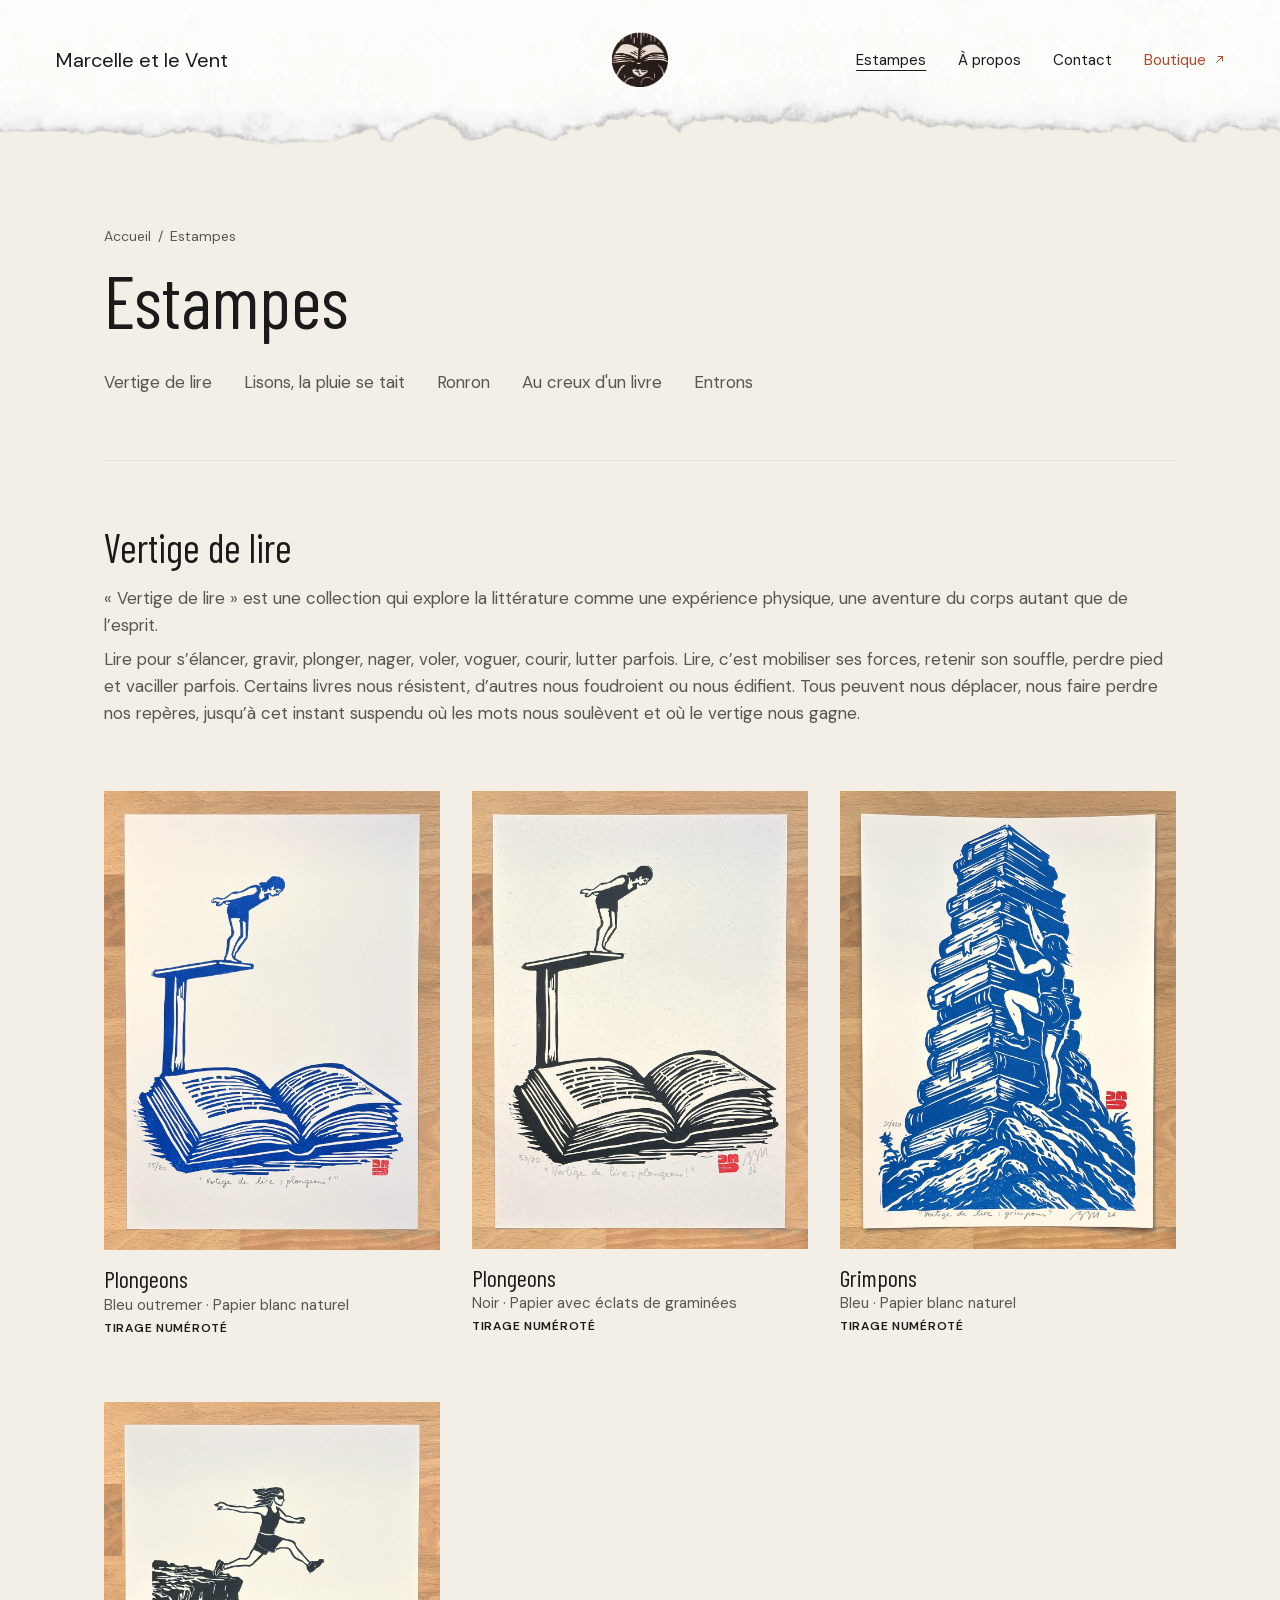
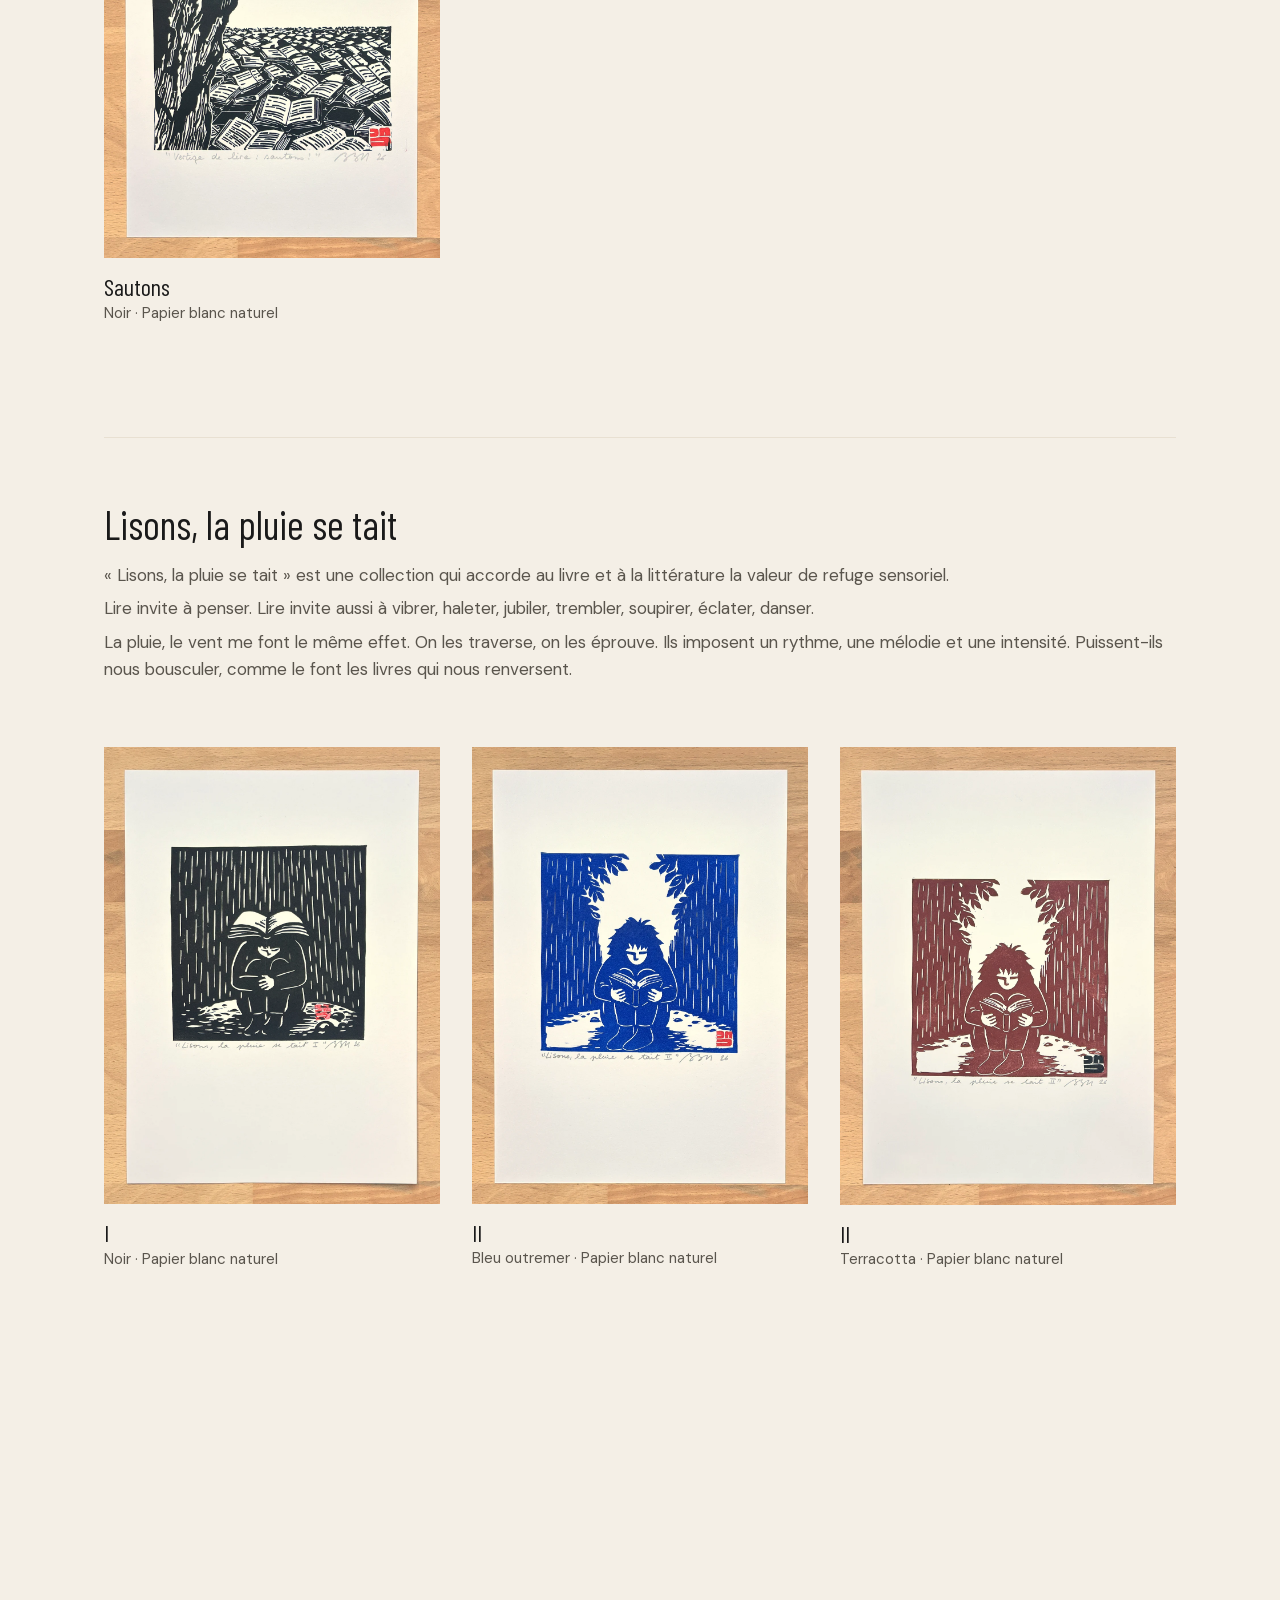
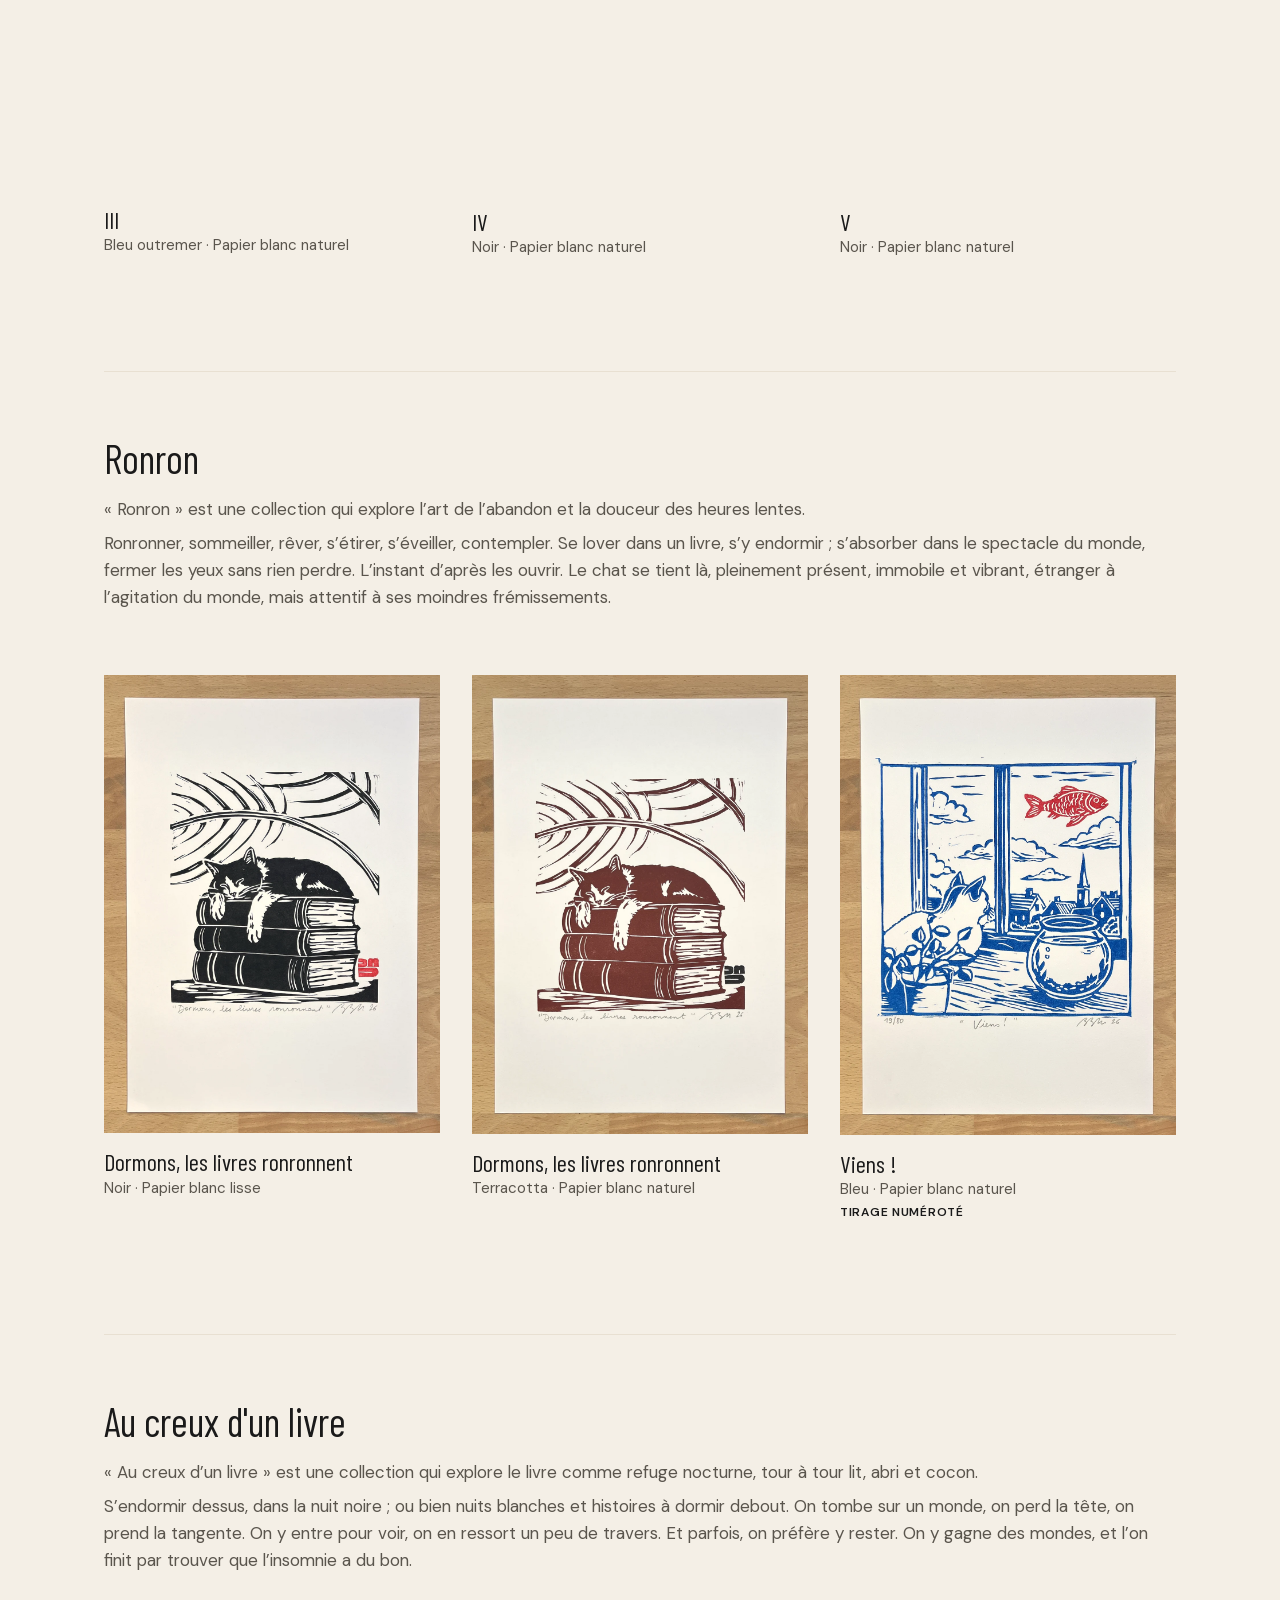
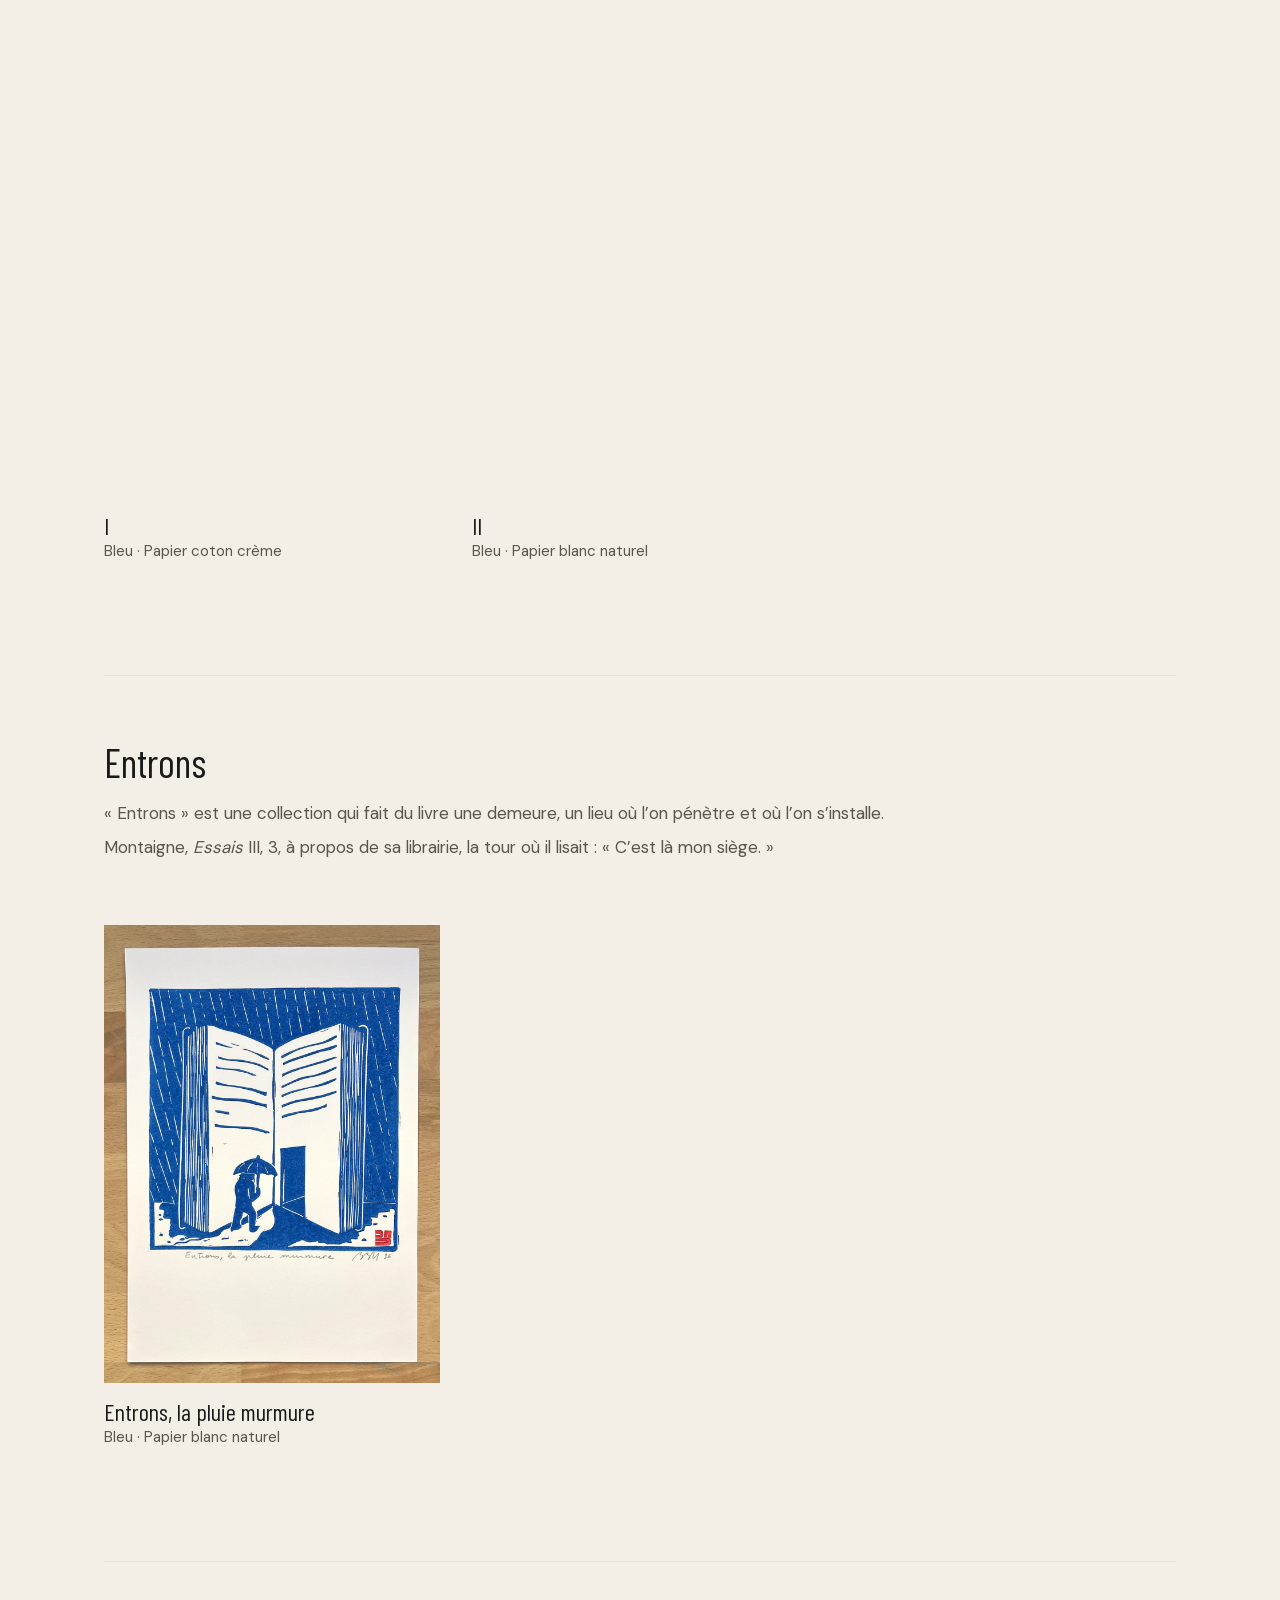
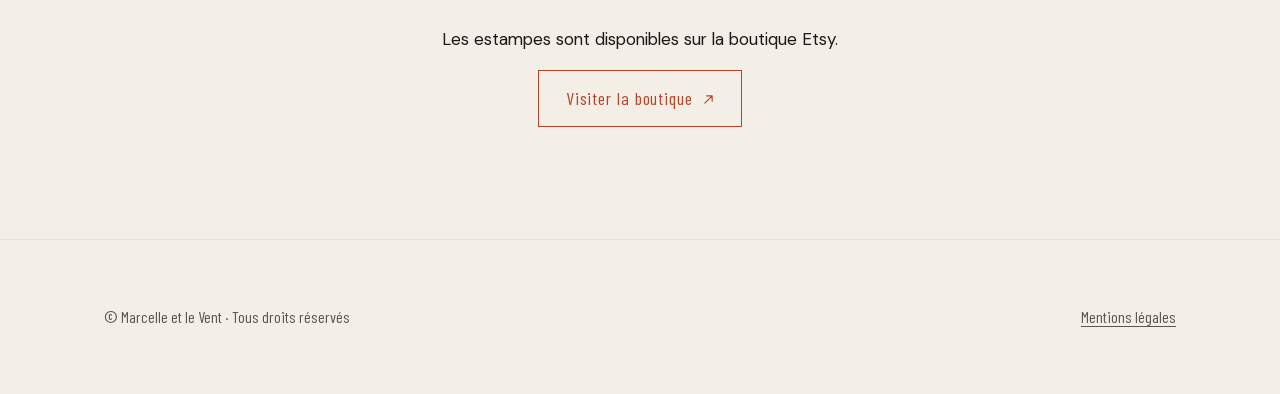
==== commit a5cb09c1: "Ajouter l'estampe « Au creux d'un livre II » à la page Estampes Co-Authored-By: Claude Opus 5.5 <nor" ====
--- a/estampes.html
+++ b/estampes.html
@@ -17,7 +17,7 @@
 
   <header class="site-header">
     <div class="container site-header__inner">
-      <a class="site-header__brand" href="index.html">Marcelle et le Vent</a>
+      <a class="site-header__brand" translate="no" href="index.html">Marcelle et le Vent</a>
       <a class="site-header__logo" href="index.html"><img src="images/logo/logo.webp" alt="Accueil" width="168" height="165"></a>
       <nav aria-label="Navigation principale">
         <ul class="site-nav">
@@ -42,7 +42,7 @@
 
       <!-- Accès direct à chaque collection -->
       <nav class="collections-nav" aria-label="Collections">
-        <ul>
+        <ul translate="no">
           <li><a href="#vertige-de-lire">Vertige de lire</a></li>
           <li><a href="#lisons-la-pluie-se-tait">Lisons, la pluie se tait</a></li>
           <li><a href="#ronron">Ronron</a></li>
@@ -58,16 +58,16 @@
             <img src="images/gallery/NOM_retouche.webp" width="1174" height="1600" loading="lazy" decoding="async"
                  alt="Linogravure « Titre », encre … sur papier ….">
           </a>
-          <h3 class="print-card__title">Titre</h3>
+          <h3 class="print-card__title" translate="no">Titre</h3>
           <p class="print-card__meta"><span>Encre</span><span class="print-card__sep"> · </span><span>Papier</span></p>
           <p class="print-card__note">Tirage numéroté</p>   (facultatif)
         </li>
       -->
 
       <section id="vertige-de-lire" class="collection" aria-labelledby="vertige-de-lire-titre">
-        <h2 id="vertige-de-lire-titre">Vertige de lire</h2>
-        <div class="collection__intro">
-          <p>« Vertige de lire » est une collection qui explore la littérature comme une expérience physique, une aventure du corps autant que de l’esprit.</p>
+        <h2 id="vertige-de-lire-titre" translate="no">Vertige de lire</h2>
+        <div class="collection__intro">
+          <p>« <span translate="no">Vertige de lire</span> » est une collection qui explore la littérature comme une expérience physique, une aventure du corps autant que de l’esprit.</p>
           <p>Lire pour s’élancer, gravir, plonger, nager, voler, voguer, courir, lutter parfois. Lire, c’est mobiliser ses forces, retenir son souffle, perdre pied et vaciller parfois. Certains livres nous résistent, d’autres nous foudroient ou nous édifient. Tous peuvent nous déplacer, nous faire perdre nos repères, jusqu’à cet instant suspendu où les mots nous soulèvent et où le vertige nous gagne.</p>
         </div>
         <ul class="print-grid">
@@ -76,7 +76,7 @@
               <img src="images/gallery/Plongeons_VertigeDeLire_BleuOutreMer_PapierNaturel_retouche.webp" width="1171" height="1600" loading="lazy" decoding="async"
                    alt="Linogravure « Plongeons », encre bleu outremer sur papier blanc naturel.">
             </a>
-            <h3 class="print-card__title">Plongeons</h3>
+            <h3 class="print-card__title" translate="no">Plongeons</h3>
             <p class="print-card__meta"><span>Bleu outremer</span><span class="print-card__sep"> · </span><span>Papier blanc naturel</span></p>
             <p class="print-card__note">Tirage numéroté</p>
           </li>
@@ -85,7 +85,7 @@
               <img src="images/gallery/Plongeons_VertigeDeLire_Noir_PapierGraminees_retouche.webp" width="1175" height="1600" loading="lazy" decoding="async"
                    alt="Linogravure « Plongeons », encre noire sur papier avec éclats de graminées.">
             </a>
-            <h3 class="print-card__title">Plongeons</h3>
+            <h3 class="print-card__title" translate="no">Plongeons</h3>
             <p class="print-card__meta"><span>Noir</span><span class="print-card__sep"> · </span><span>Papier avec éclats de graminées</span></p>
             <p class="print-card__note">Tirage numéroté</p>
           </li>
@@ -94,7 +94,7 @@
               <img src="images/gallery/Grimpons_VertigeDeLire_Bleu_PapierNaturel_retouche.webp" width="1174" height="1600" loading="lazy" decoding="async"
                    alt="Linogravure « Grimpons », encre bleue sur papier blanc naturel.">
             </a>
-            <h3 class="print-card__title">Grimpons</h3>
+            <h3 class="print-card__title" translate="no">Grimpons</h3>
             <p class="print-card__meta"><span>Bleu</span><span class="print-card__sep"> · </span><span>Papier blanc naturel</span></p>
             <p class="print-card__note">Tirage numéroté</p>
           </li>
@@ -103,16 +103,16 @@
               <img src="images/gallery/Sautons_VertigeDeLire_Noir_PapierNaturel_retouche.webp" width="1178" height="1600" loading="lazy" decoding="async"
                    alt="Linogravure « Sautons », encre noire sur papier blanc naturel.">
             </a>
-            <h3 class="print-card__title">Sautons</h3>
+            <h3 class="print-card__title" translate="no">Sautons</h3>
             <p class="print-card__meta"><span>Noir</span><span class="print-card__sep"> · </span><span>Papier blanc naturel</span></p>
           </li>
         </ul>
       </section>
 
       <section id="lisons-la-pluie-se-tait" class="collection" aria-labelledby="lisons-titre">
-        <h2 id="lisons-titre">Lisons, la pluie se tait</h2>
-        <div class="collection__intro">
-          <p>« Lisons, la pluie se tait » est une collection qui accorde au livre et à la littérature la valeur de refuge sensoriel.</p>
+        <h2 id="lisons-titre" translate="no">Lisons, la pluie se tait</h2>
+        <div class="collection__intro">
+          <p>« <span translate="no">Lisons, la pluie se tait</span> » est une collection qui accorde au livre et à la littérature la valeur de refuge sensoriel.</p>
           <p>Lire invite à penser. Lire invite aussi à vibrer, haleter, jubiler, trembler, soupirer, éclater, danser.</p>
           <p>La pluie, le vent me font le même effet. On les traverse, on les éprouve. Ils imposent un rythme, une mélodie et une intensité. Puissent-ils nous bousculer, comme le font les livres qui nous renversent.</p>
         </div>
@@ -122,7 +122,7 @@
               <img src="images/gallery/I_LisonsLaPluieSeTait_Noir_PapierNaturel_retouche.webp" width="1176" height="1600" loading="lazy" decoding="async"
                    alt="Linogravure « Lisons, la pluie se tait I », encre noire sur papier blanc naturel.">
             </a>
-            <h3 class="print-card__title">I</h3>
+            <h3 class="print-card__title" translate="no">I</h3>
             <p class="print-card__meta"><span>Noir</span><span class="print-card__sep"> · </span><span>Papier blanc naturel</span></p>
           </li>
           <li class="print-card">
@@ -130,7 +130,7 @@
               <img src="images/gallery/II_LisonsLaPluieSeTait_BleuOutreMer_PapierNaturel_retouche.webp" width="1177" height="1600" loading="lazy" decoding="async"
                    alt="Linogravure « Lisons, la pluie se tait II », encre bleu outremer sur papier blanc naturel.">
             </a>
-            <h3 class="print-card__title">II</h3>
+            <h3 class="print-card__title" translate="no">II</h3>
             <p class="print-card__meta"><span>Bleu outremer</span><span class="print-card__sep"> · </span><span>Papier blanc naturel</span></p>
           </li>
           <li class="print-card">
@@ -138,7 +138,7 @@
               <img src="images/gallery/II_LisonsLaPluieSeTait_TerraCotta_PapierNaturel_retouche.webp" width="1175" height="1600" loading="lazy" decoding="async"
                    alt="Linogravure « Lisons, la pluie se tait II », encre terracotta sur papier blanc naturel.">
             </a>
-            <h3 class="print-card__title">II</h3>
+            <h3 class="print-card__title" translate="no">II</h3>
             <p class="print-card__meta"><span>Terracotta</span><span class="print-card__sep"> · </span><span>Papier blanc naturel</span></p>
           </li>
           <li class="print-card">
@@ -146,7 +146,7 @@
               <img src="images/gallery/III_LisonsLaPluieSeTait_BleuOutreMer_PapierNaturel_retouche.webp" width="1179" height="1600" loading="lazy" decoding="async"
                    alt="Linogravure « Lisons, la pluie se tait III », encre bleu outremer sur papier blanc naturel.">
             </a>
-            <h3 class="print-card__title">III</h3>
+            <h3 class="print-card__title" translate="no">III</h3>
             <p class="print-card__meta"><span>Bleu outremer</span><span class="print-card__sep"> · </span><span>Papier blanc naturel</span></p>
           </li>
           <li class="print-card">
@@ -154,7 +154,7 @@
               <img src="images/gallery/IV_LisonsLaPluieSeTait_Noir_PapierNaturel_retouche.webp" width="1174" height="1600" loading="lazy" decoding="async"
                    alt="Linogravure « Lisons, la pluie se tait IV », encre noire sur papier blanc naturel.">
             </a>
-            <h3 class="print-card__title">IV</h3>
+            <h3 class="print-card__title" translate="no">IV</h3>
             <p class="print-card__meta"><span>Noir</span><span class="print-card__sep"> · </span><span>Papier blanc naturel</span></p>
           </li>
           <li class="print-card">
@@ -162,16 +162,16 @@
               <img src="images/gallery/V_LisonsLaPluieSeTait_Noir_PapierNaturel_retouche.webp" width="1174" height="1600" loading="lazy" decoding="async"
                    alt="Linogravure « Lisons, la pluie se tait V », encre noire sur papier blanc naturel.">
             </a>
-            <h3 class="print-card__title">V</h3>
+            <h3 class="print-card__title" translate="no">V</h3>
             <p class="print-card__meta"><span>Noir</span><span class="print-card__sep"> · </span><span>Papier blanc naturel</span></p>
           </li>
         </ul>
       </section>
 
       <section id="ronron" class="collection" aria-labelledby="ronron-titre">
-        <h2 id="ronron-titre">Ronron</h2>
-        <div class="collection__intro">
-          <p>« Ronron » est une collection qui explore l’art de l’abandon et la douceur des heures lentes.</p>
+        <h2 id="ronron-titre" translate="no">Ronron</h2>
+        <div class="collection__intro">
+          <p>« <span translate="no">Ronron</span> » est une collection qui explore l’art de l’abandon et la douceur des heures lentes.</p>
           <p>Ronronner, sommeiller, rêver, s’étirer, s’éveiller, contempler. Se lover dans un livre, s’y endormir ; s’absorber dans le spectacle du monde, fermer les yeux sans rien perdre. L’instant d’après les ouvrir. Le chat se tient là, pleinement présent, immobile et vibrant, étranger à l’agitation du monde, mais attentif à ses moindres frémissements.</p>
         </div>
         <ul class="print-grid">
@@ -180,7 +180,7 @@
               <img src="images/gallery/I_Ronron_Noir_PapierLisse_retouche.webp" width="1174" height="1600" loading="lazy" decoding="async"
                    alt="Linogravure « Dormons, les livres ronronnent », encre noire sur papier blanc lisse.">
             </a>
-            <h3 class="print-card__title">Dormons, les livres ronronnent</h3>
+            <h3 class="print-card__title" translate="no">Dormons, les livres ronronnent</h3>
             <p class="print-card__meta"><span>Noir</span><span class="print-card__sep"> · </span><span>Papier blanc lisse</span></p>
           </li>
           <li class="print-card">
@@ -188,7 +188,7 @@
               <img src="images/gallery/I_Ronron_TerraCotta_PapierNaturel_retouche.webp" width="1172" height="1600" loading="lazy" decoding="async"
                    alt="Linogravure « Dormons, les livres ronronnent », encre terracotta sur papier blanc naturel.">
             </a>
-            <h3 class="print-card__title">Dormons, les livres ronronnent</h3>
+            <h3 class="print-card__title" translate="no">Dormons, les livres ronronnent</h3>
             <p class="print-card__meta"><span>Terracotta</span><span class="print-card__sep"> · </span><span>Papier blanc naturel</span></p>
           </li>
           <li class="print-card">
@@ -196,7 +196,7 @@
               <img src="images/gallery/II_Ronron_Bleu_PapierNaturel_retouche.webp" width="1171" height="1600" loading="lazy" decoding="async"
                    alt="Linogravure « Viens ! », encre bleue sur papier blanc naturel.">
             </a>
-            <h3 class="print-card__title">Viens&nbsp;!</h3>
+            <h3 class="print-card__title" translate="no">Viens&nbsp;!</h3>
             <p class="print-card__meta"><span>Bleu</span><span class="print-card__sep"> · </span><span>Papier blanc naturel</span></p>
             <p class="print-card__note">Tirage numéroté</p>
           </li>
@@ -204,9 +204,9 @@
       </section>
 
       <section id="au-creux-dun-livre" class="collection" aria-labelledby="au-creux-titre">
-        <h2 id="au-creux-titre">Au creux d'un livre</h2>
-        <div class="collection__intro">
-          <p>« Au creux d’un livre » est une collection qui explore le livre comme refuge nocturne, tour à tour lit, abri et cocon.</p>
+        <h2 id="au-creux-titre" translate="no">Au creux d'un livre</h2>
+        <div class="collection__intro">
+          <p>« <span translate="no">Au creux d’un livre</span> » est une collection qui explore le livre comme refuge nocturne, tour à tour lit, abri et cocon.</p>
           <p>S’endormir dessus, dans la nuit noire ; ou bien nuits blanches et histoires à dormir debout. On tombe sur un monde, on perd la tête, on prend la tangente. On y entre pour voir, on en ressort un peu de travers. Et parfois, on préfère y rester. On y gagne des mondes, et l’on finit par trouver que l’insomnie a du bon.</p>
         </div>
         <ul class="print-grid">
@@ -215,16 +215,24 @@
               <img src="images/gallery/I_AuCreuxDunLivre_Bleu_Coton_retouche.webp" width="1172" height="1600" loading="lazy" decoding="async"
                    alt="Linogravure « Au creux d'un livre I », encre bleue sur papier coton crème.">
             </a>
-            <h3 class="print-card__title">I</h3>
+            <h3 class="print-card__title" translate="no">I</h3>
             <p class="print-card__meta"><span>Bleu</span><span class="print-card__sep"> · </span><span>Papier coton crème</span></p>
           </li>
+          <li class="print-card">
+            <a class="print-card__zoom" href="images/gallery/II_AuCreuxDunLivre_Bleu_PapierNaturel_retouche.webp" data-zoom>
+              <img src="images/gallery/II_AuCreuxDunLivre_Bleu_PapierNaturel_retouche.webp" width="1172" height="1600" loading="lazy" decoding="async"
+                   alt="Linogravure « Au creux d'un livre II », encre bleue sur papier blanc naturel.">
+            </a>
+            <h3 class="print-card__title" translate="no">II</h3>
+            <p class="print-card__meta"><span>Bleu</span><span class="print-card__sep"> · </span><span>Papier blanc naturel</span></p>
+          </li>
         </ul>
       </section>
 
       <section id="entrons" class="collection" aria-labelledby="entrons-titre">
-        <h2 id="entrons-titre">Entrons</h2>
-        <div class="collection__intro">
-          <p>« Entrons » est une collection qui fait du livre une demeure, un lieu où l’on pénètre et où l’on s’installe.</p>
+        <h2 id="entrons-titre" translate="no">Entrons</h2>
+        <div class="collection__intro">
+          <p>« <span translate="no">Entrons</span> » est une collection qui fait du livre une demeure, un lieu où l’on pénètre et où l’on s’installe.</p>
           <p>Montaigne, <cite>Essais</cite> III, 3, à propos de sa librairie, la tour où il lisait : « C’est là mon siège. »</p>
         </div>
         <ul class="print-grid">
@@ -233,7 +241,7 @@
               <img src="images/gallery/EntronsLaPluieMurmure_Entrons_Bleu_PapierNaturel_retouche.webp" width="1174" height="1600" loading="lazy" decoding="async"
                    alt="Linogravure « Entrons, la pluie murmure », encre bleue sur papier blanc naturel.">
             </a>
-            <h3 class="print-card__title">Entrons, la pluie murmure</h3>
+            <h3 class="print-card__title" translate="no">Entrons, la pluie murmure</h3>
             <p class="print-card__meta"><span>Bleu</span><span class="print-card__sep"> · </span><span>Papier blanc naturel</span></p>
           </li>
         </ul>
@@ -249,7 +257,7 @@
 
   <footer class="site-footer">
     <div class="container site-footer__inner">
-      <p>© Marcelle et le Vent · Tous droits réservés</p>
+      <p>© <span translate="no">Marcelle et le Vent</span> · Tous droits réservés</p>
       <p><a href="mentions-legales.html">Mentions légales</a></p>
     </div>
   </footer>
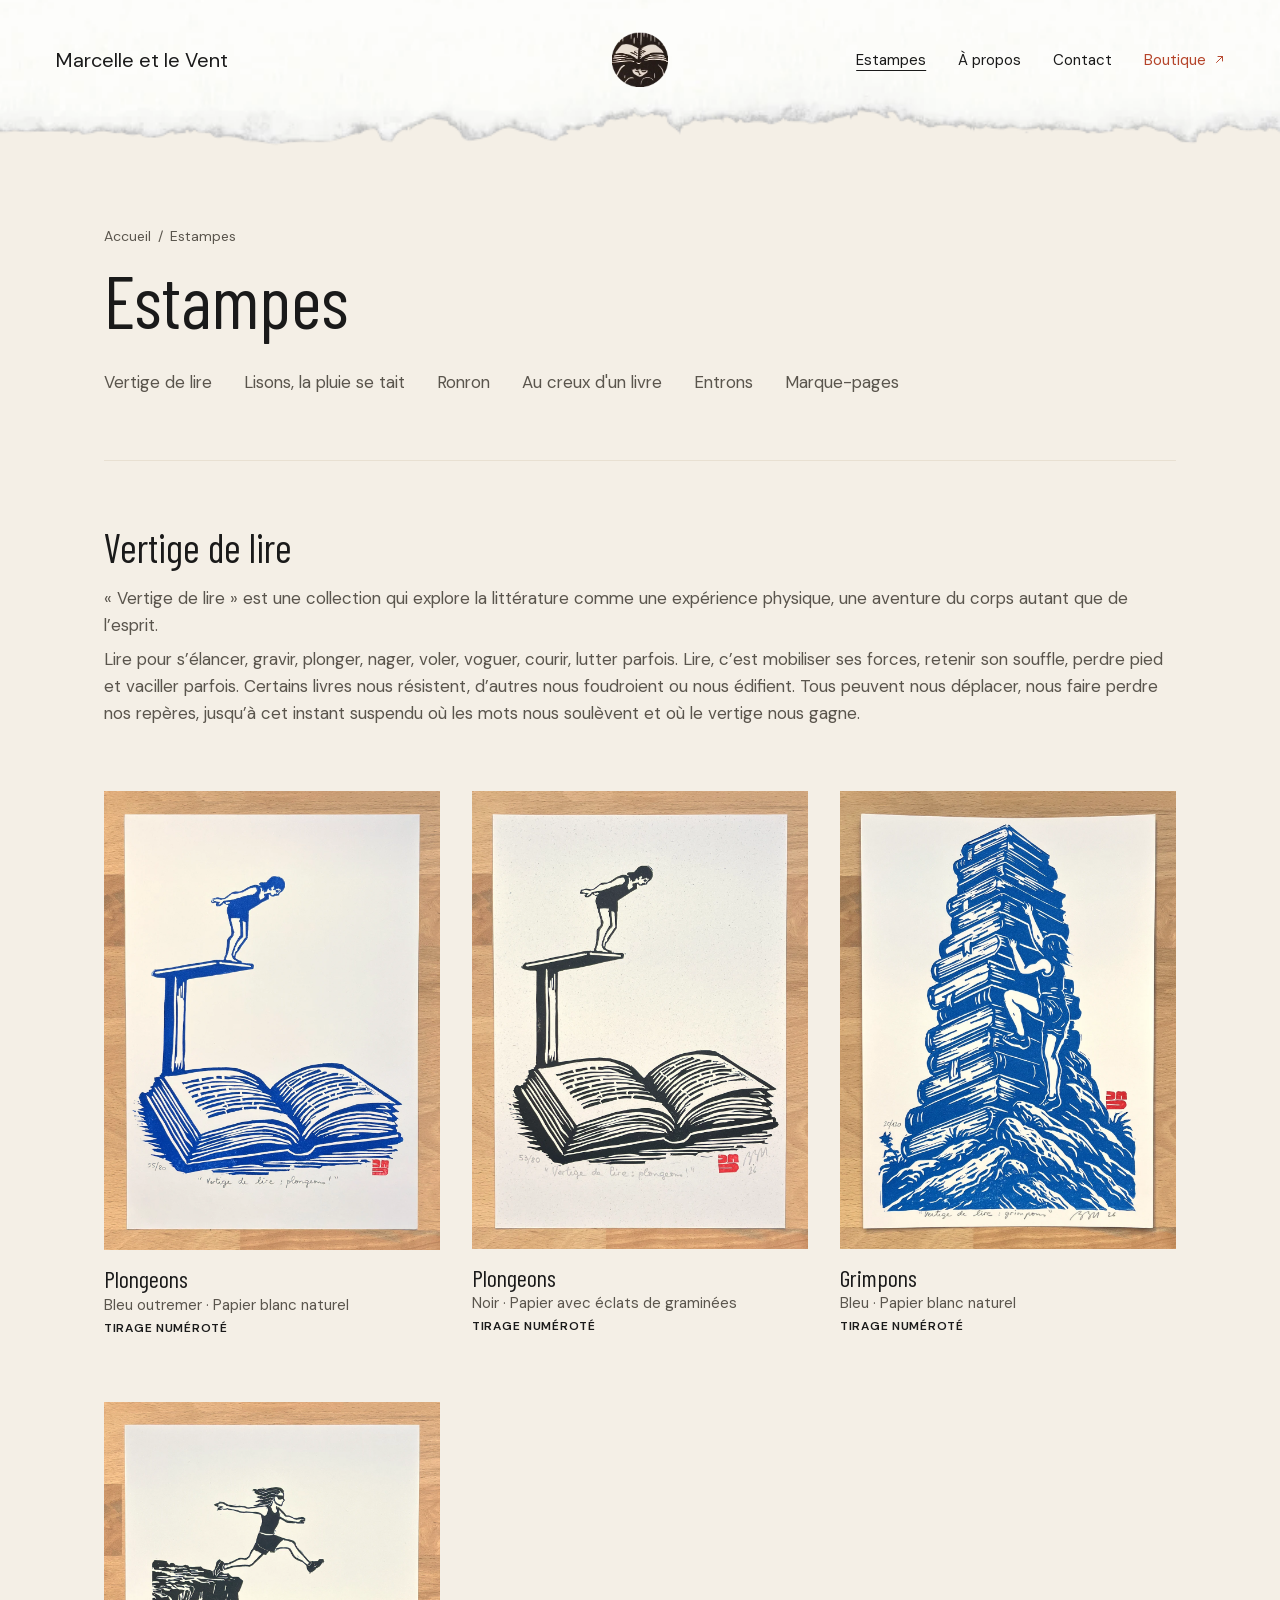
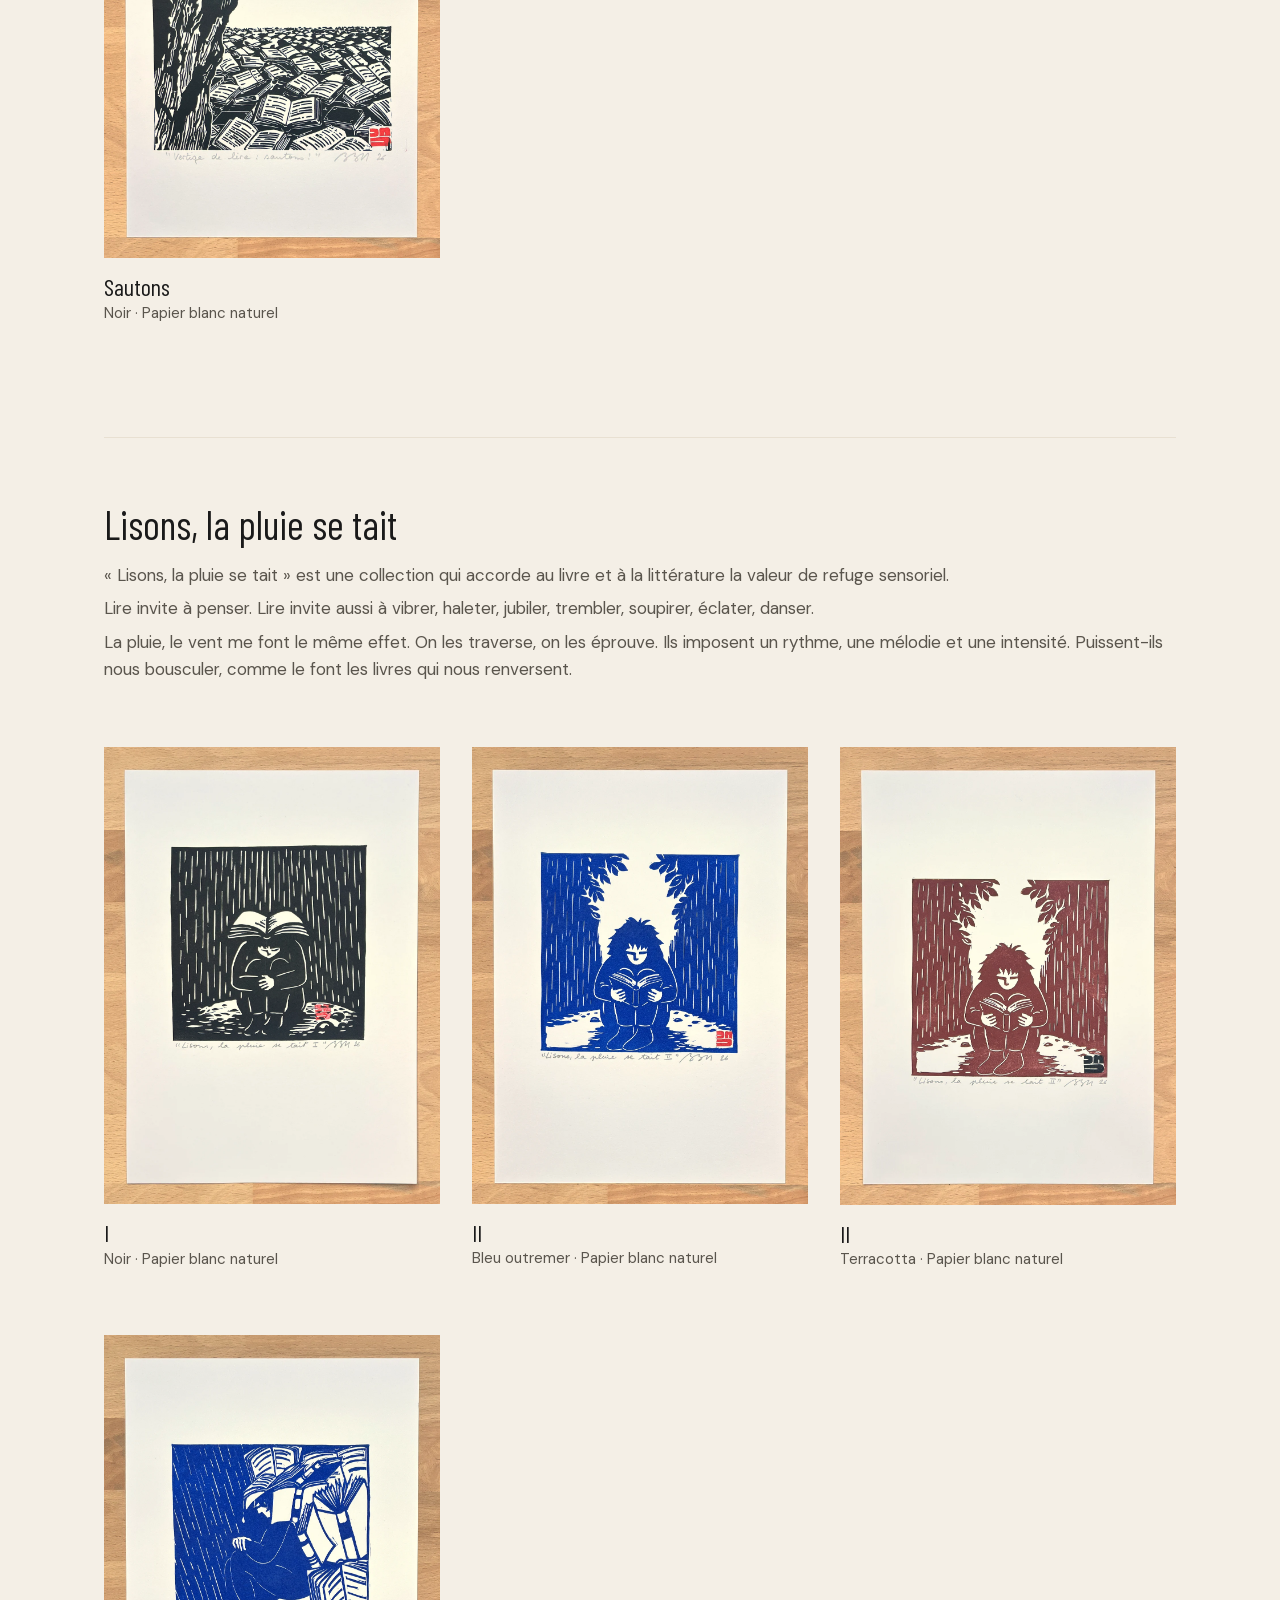
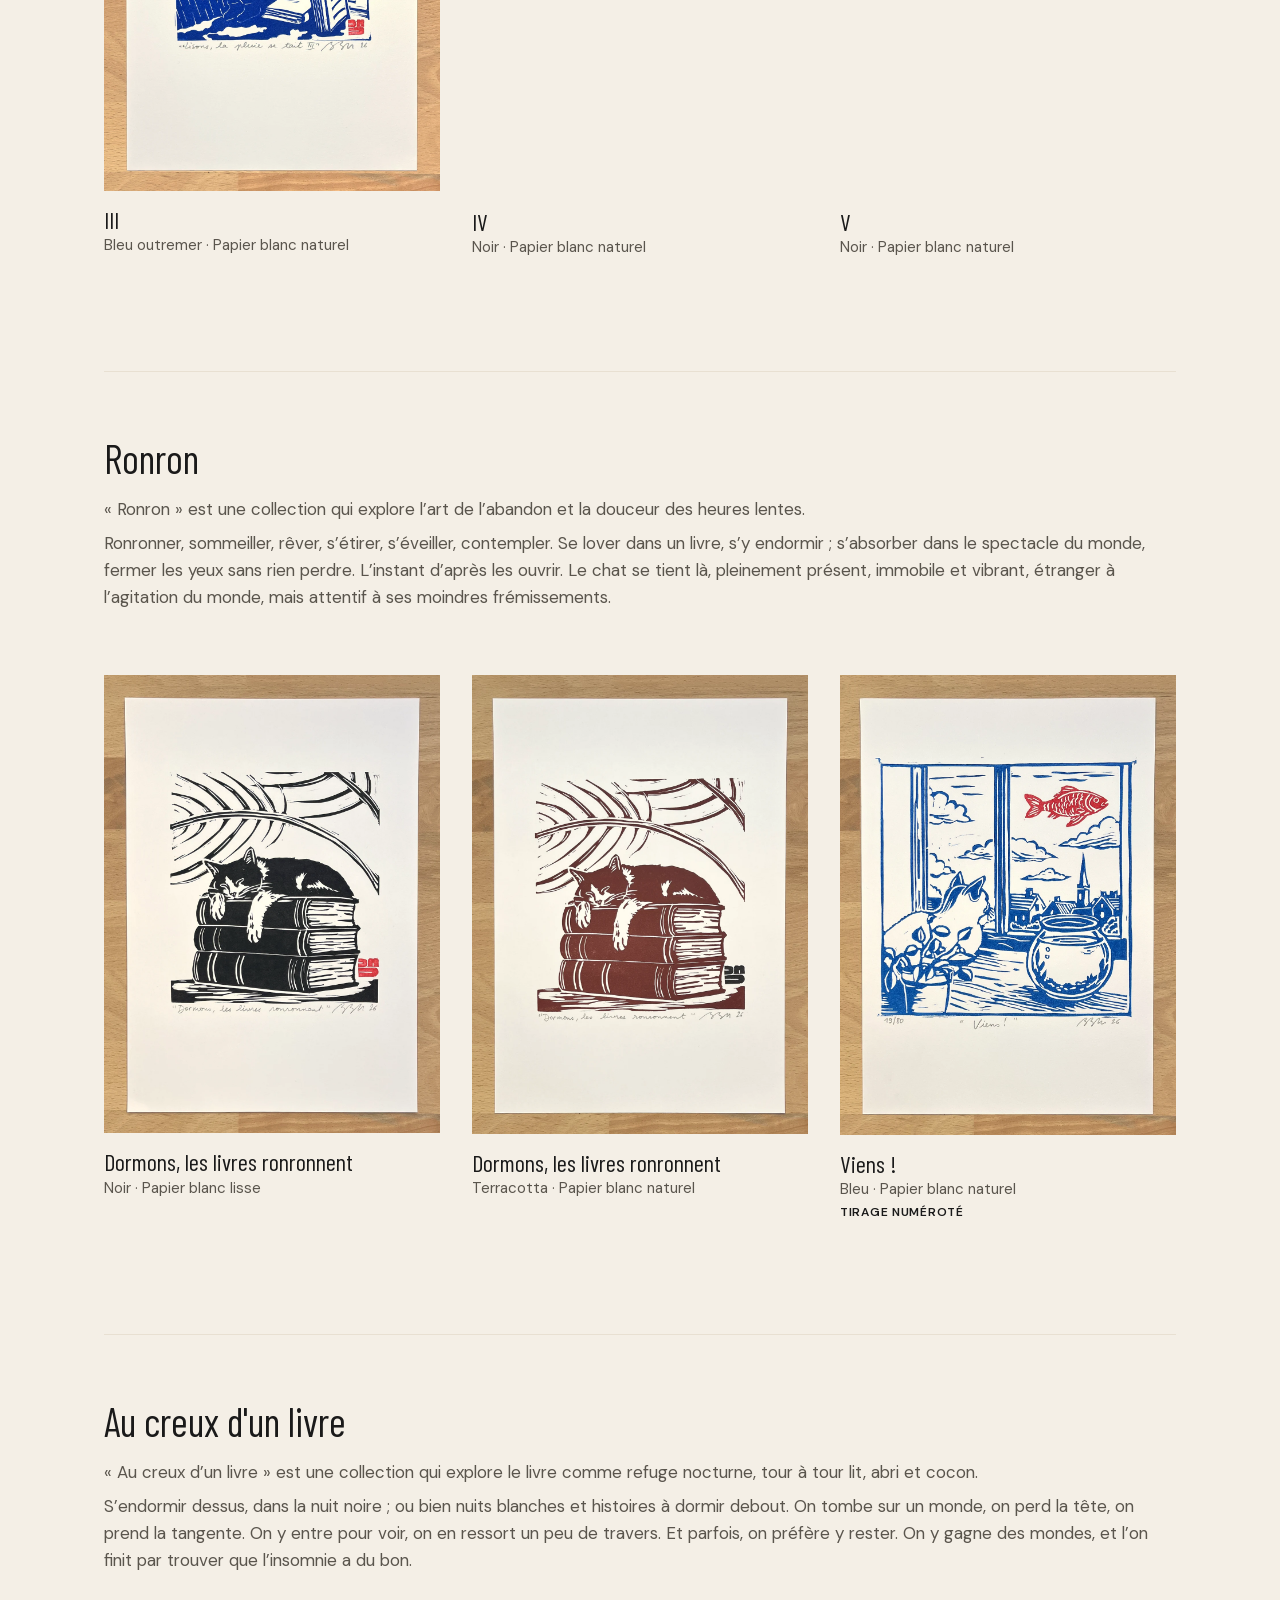
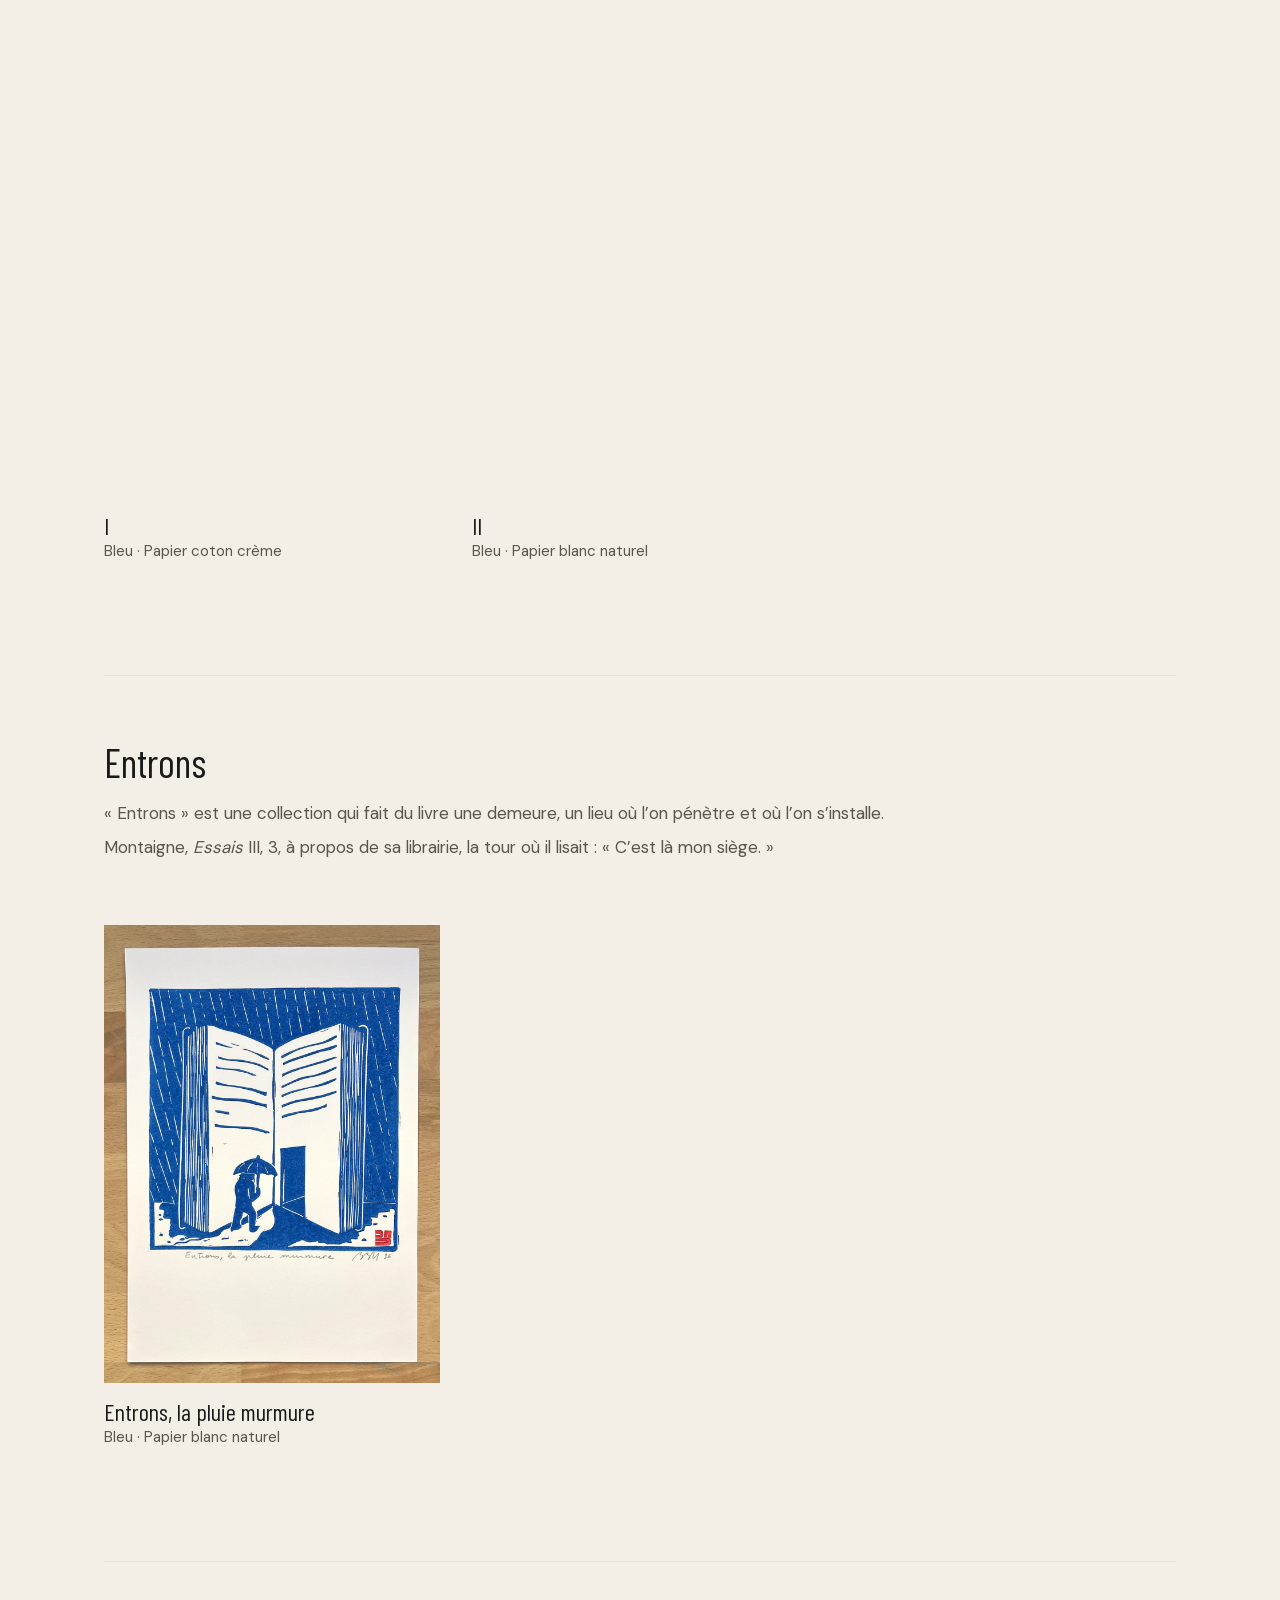
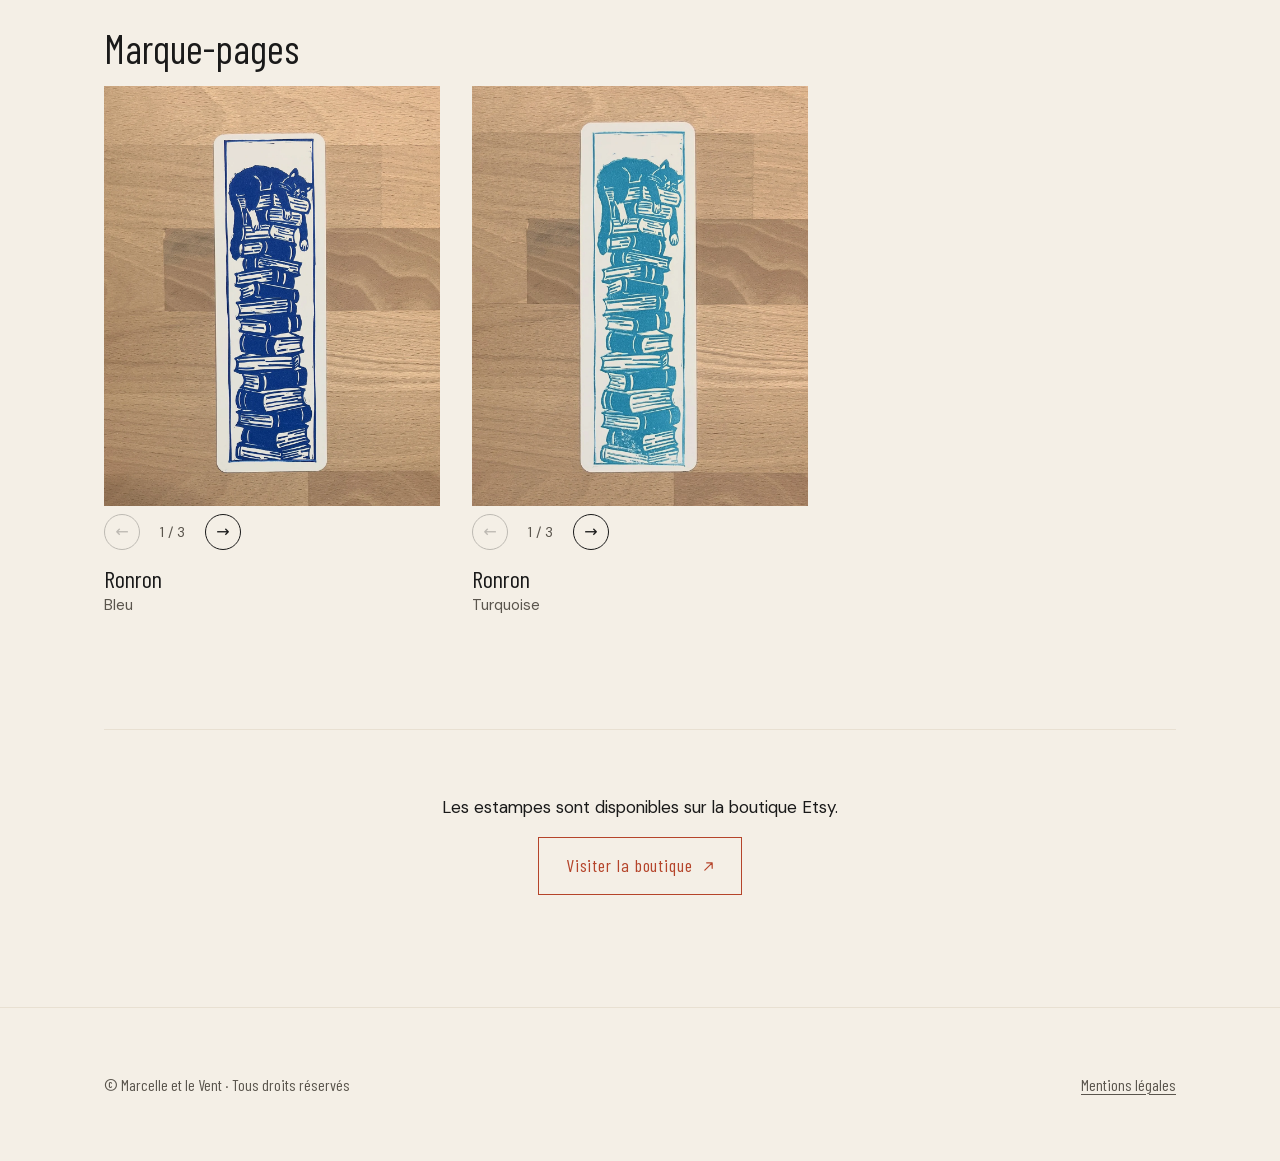
==== commit 213239fc: "Ajouter la section Marque-pages avec un carrousel de photos par produit Deux cartes (Ronron bleu et " ====
--- a/estampes.html
+++ b/estampes.html
@@ -48,6 +48,7 @@
           <li><a href="#ronron">Ronron</a></li>
           <li><a href="#au-creux-dun-livre">Au creux d'un livre</a></li>
           <li><a href="#entrons">Entrons</a></li>
+          <li><a href="#marque-pages">Marque-pages</a></li>
         </ul>
       </nav>
 
@@ -247,6 +248,76 @@
         </ul>
       </section>
 
+      <!--
+        Marque-pages : une carte par couleur, avec plusieurs photos qui défilent
+        (carrousel d'une photo à la fois, format 4:5, 1200 × 1500 px).
+        Chaque photo s'ouvre aussi en grand dans la visionneuse.
+      -->
+      <section id="marque-pages" class="collection" aria-labelledby="marque-pages-titre">
+        <h2 id="marque-pages-titre">Marque-pages</h2>
+        <ul class="print-grid">
+          <li class="print-card" data-carousel-root>
+            <ul class="carousel carousel--single print-card__carousel" data-carousel aria-label="Photos du marque-page Ronron bleu">
+              <li>
+                <a class="print-card__zoom" href="images/gallery/MarquePage_Ronron_Bleu_1_dessus.webp" data-zoom>
+                  <img src="images/gallery/MarquePage_Ronron_Bleu_1_dessus.webp" width="1200" height="1500" loading="lazy" decoding="async"
+                       alt="Marque-page « Ronron », encre bleue : un chat endormi sur une pile de livres.">
+                </a>
+              </li>
+              <li>
+                <a class="print-card__zoom" href="images/gallery/MarquePage_Ronron_Bleu_2_mise-en-scene.webp" data-zoom>
+                  <img src="images/gallery/MarquePage_Ronron_Bleu_2_mise-en-scene.webp" width="1200" height="1500" loading="lazy" decoding="async"
+                       alt="Marque-page « Ronron » bleu glissé dans un livre.">
+                </a>
+              </li>
+              <li>
+                <a class="print-card__zoom" href="images/gallery/MarquePage_Ronron_Bleu_3_detail-1.webp" data-zoom>
+                  <img src="images/gallery/MarquePage_Ronron_Bleu_3_detail-1.webp" width="903" height="1129" loading="lazy" decoding="async"
+                       alt="Détail du marque-page « Ronron » bleu dépassant d'un livre : le chat endormi.">
+                </a>
+              </li>
+            </ul>
+            <!-- Flèches et compteur : affichés par js/carousel.js -->
+            <div class="carousel__controls print-card__controls" hidden>
+              <button class="carousel__button" type="button" data-carousel-prev aria-label="Photo précédente">←</button>
+              <span class="carousel__count" data-carousel-count aria-live="polite"></span>
+              <button class="carousel__button" type="button" data-carousel-next aria-label="Photo suivante">→</button>
+            </div>
+            <h3 class="print-card__title" translate="no">Ronron</h3>
+            <p class="print-card__meta"><span>Bleu</span></p>
+          </li>
+          <li class="print-card" data-carousel-root>
+            <ul class="carousel carousel--single print-card__carousel" data-carousel aria-label="Photos du marque-page Ronron turquoise">
+              <li>
+                <a class="print-card__zoom" href="images/gallery/MarquePage_Ronron_Turquoise_1_dessus.webp" data-zoom>
+                  <img src="images/gallery/MarquePage_Ronron_Turquoise_1_dessus.webp" width="1200" height="1500" loading="lazy" decoding="async"
+                       alt="Marque-page « Ronron », encre turquoise : un chat endormi sur une pile de livres.">
+                </a>
+              </li>
+              <li>
+                <a class="print-card__zoom" href="images/gallery/MarquePage_Ronron_Turquoise_2_mise-en-scene.webp" data-zoom>
+                  <img src="images/gallery/MarquePage_Ronron_Turquoise_2_mise-en-scene.webp" width="1200" height="1500" loading="lazy" decoding="async"
+                       alt="Marque-page « Ronron » turquoise glissé dans un livre.">
+                </a>
+              </li>
+              <li>
+                <a class="print-card__zoom" href="images/gallery/MarquePage_Ronron_Turquoise_3_detail-1.webp" data-zoom>
+                  <img src="images/gallery/MarquePage_Ronron_Turquoise_3_detail-1.webp" width="986" height="1232" loading="lazy" decoding="async"
+                       alt="Détail du marque-page « Ronron » turquoise dépassant d'un livre : le chat endormi.">
+                </a>
+              </li>
+            </ul>
+            <div class="carousel__controls print-card__controls" hidden>
+              <button class="carousel__button" type="button" data-carousel-prev aria-label="Photo précédente">←</button>
+              <span class="carousel__count" data-carousel-count aria-live="polite"></span>
+              <button class="carousel__button" type="button" data-carousel-next aria-label="Photo suivante">→</button>
+            </div>
+            <h3 class="print-card__title" translate="no">Ronron</h3>
+            <p class="print-card__meta"><span>Turquoise</span></p>
+          </li>
+        </ul>
+      </section>
+
       <!-- Vers la boutique -->
       <aside class="shop-cta">
         <p>Les estampes sont disponibles sur la boutique Etsy.</p>
@@ -261,6 +332,7 @@
       <p><a href="mentions-legales.html">Mentions légales</a></p>
     </div>
   </footer>
+  <script src="js/carousel.js" defer></script>
   <script src="js/lightbox.js" defer></script>
   <script src="js/shop.js" defer></script>
 </body>
--- a/css/style.css
+++ b/css/style.css
@@ -652,6 +652,24 @@
 .about__controls {
   justify-content: flex-end;
   margin-top: var(--space-s);
+}
+
+/* Carte à plusieurs photos (Marque-pages) : photos au format 4:5, flèches
+   plus petites et compteur sous la photo, au-dessus du titre */
+.print-card__carousel img {
+  aspect-ratio: 4 / 5;
+  object-fit: cover;
+  margin-bottom: 0;
+}
+
+.print-card__controls {
+  margin: var(--space-xs) 0 var(--space-s);
+}
+
+.print-card__controls .carousel__button {
+  width: 2.25rem;
+  height: 2.25rem;
+  font-size: 1rem;
 }
 
 .carousel__count {
